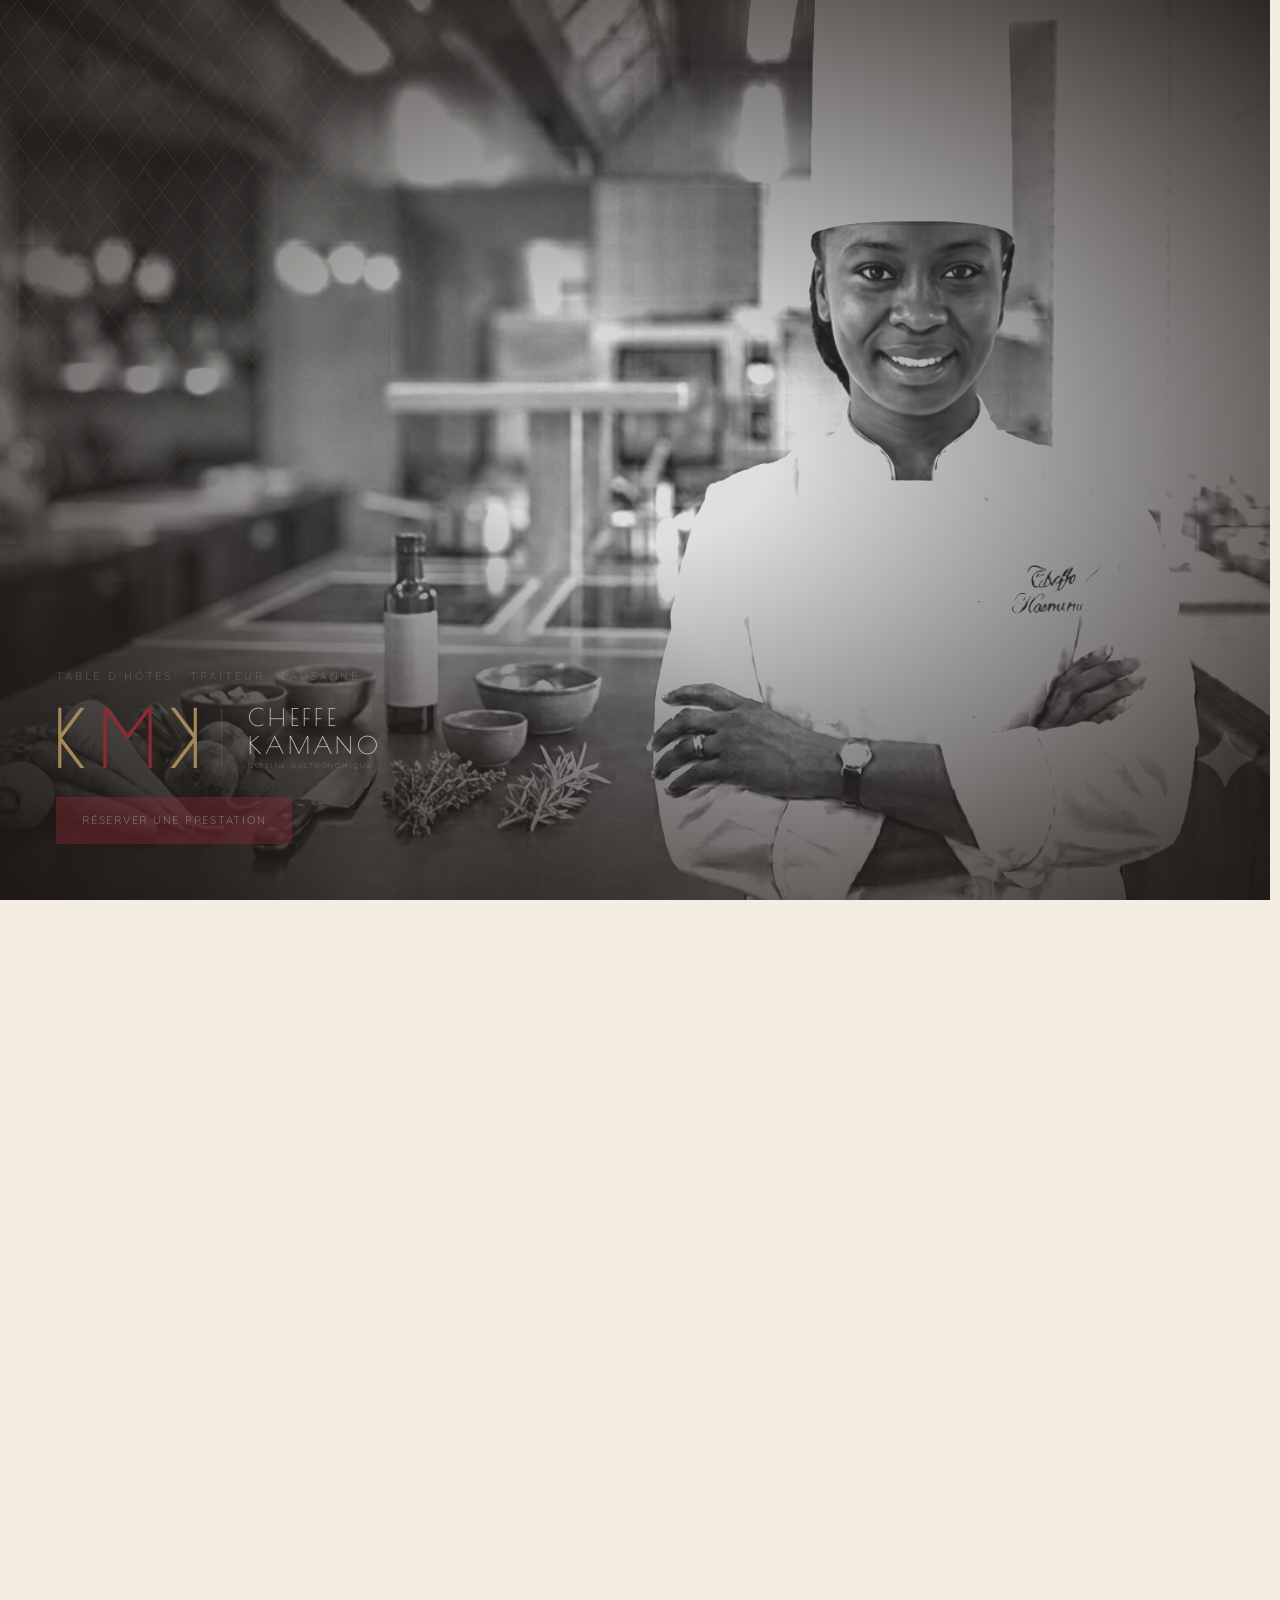
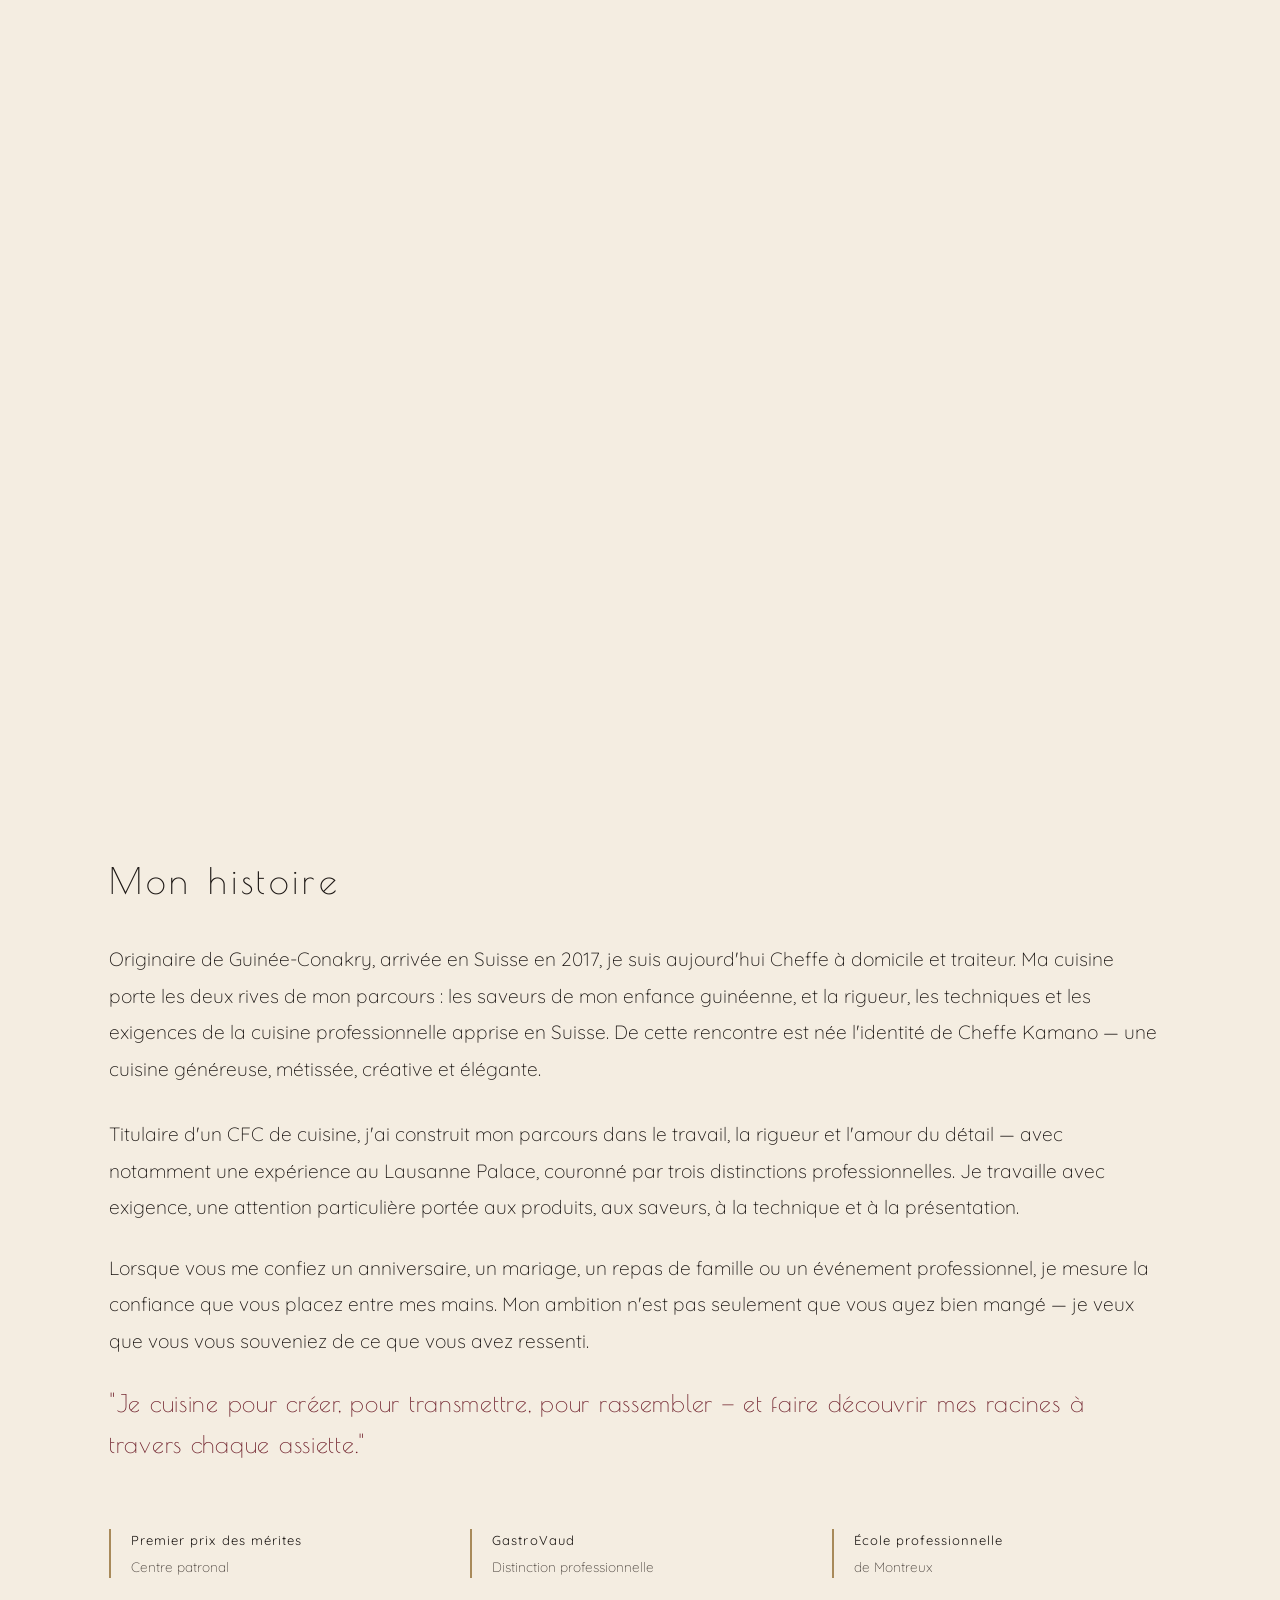
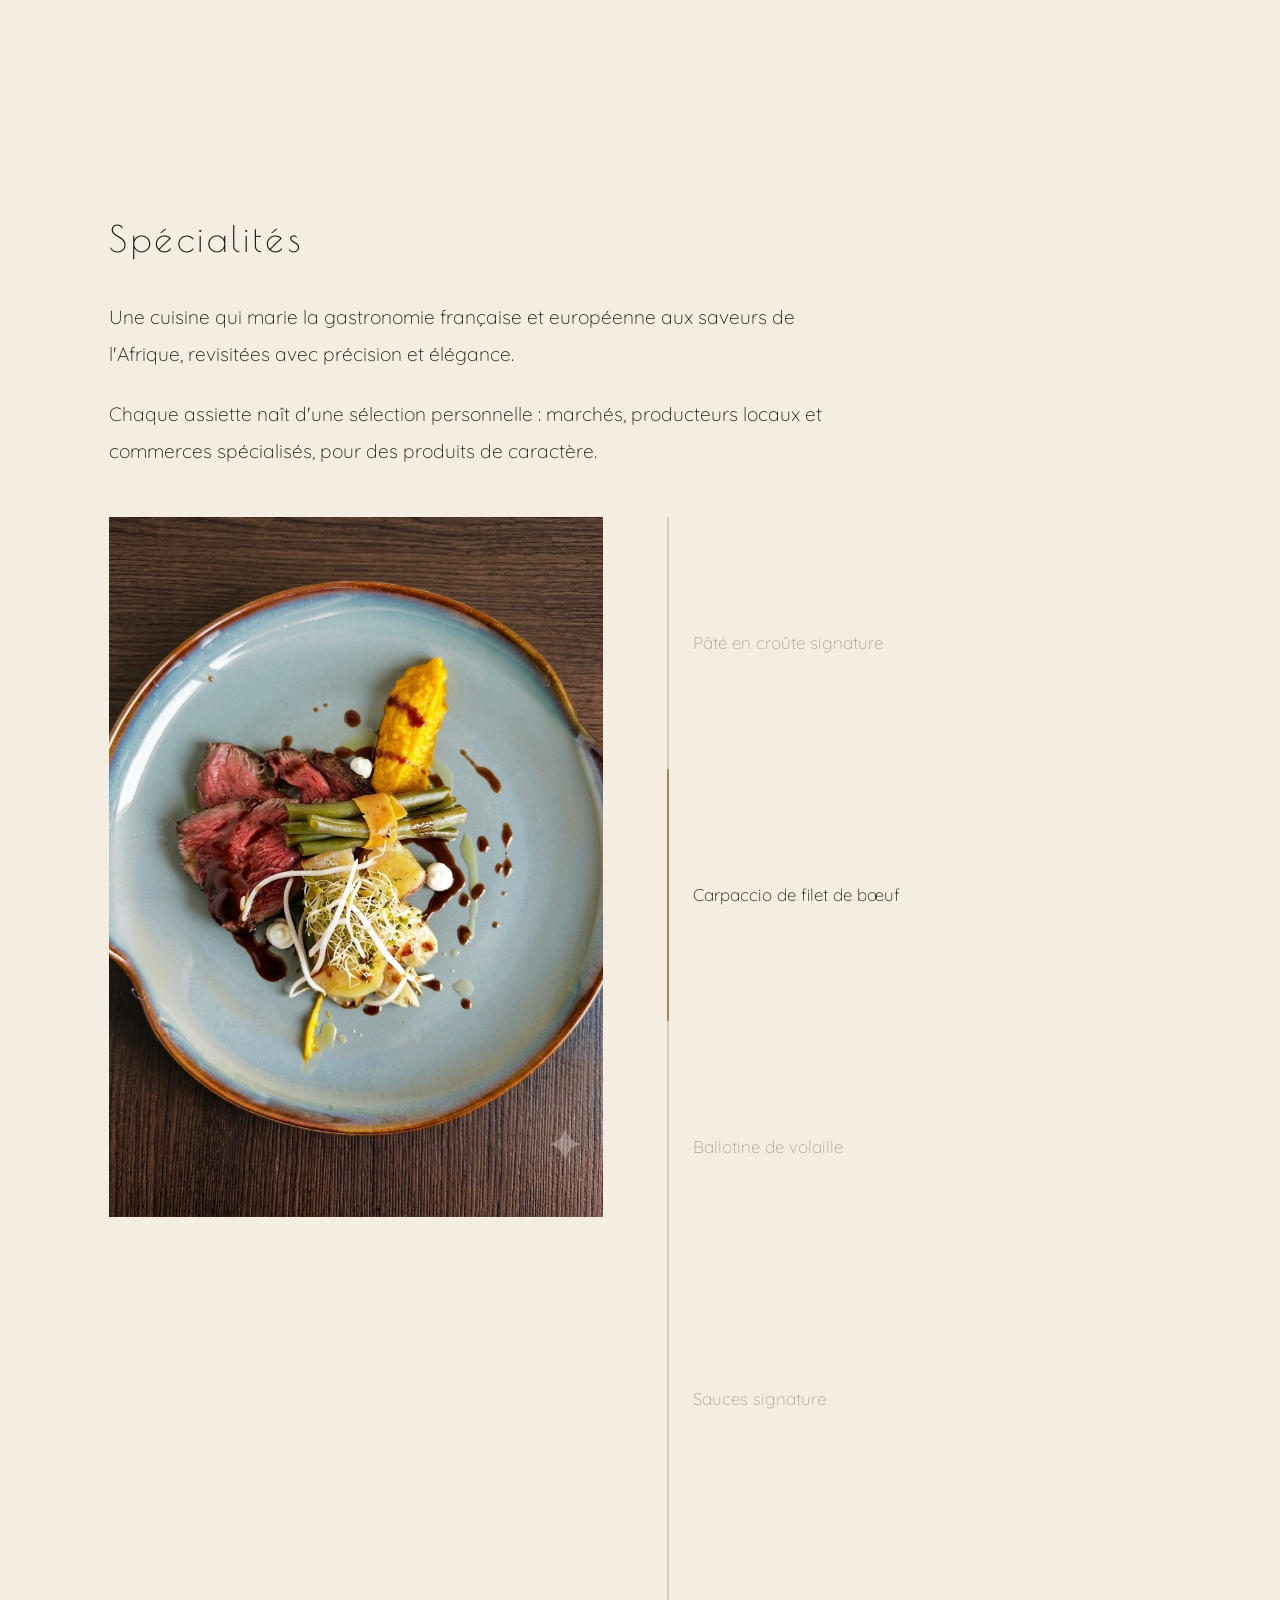
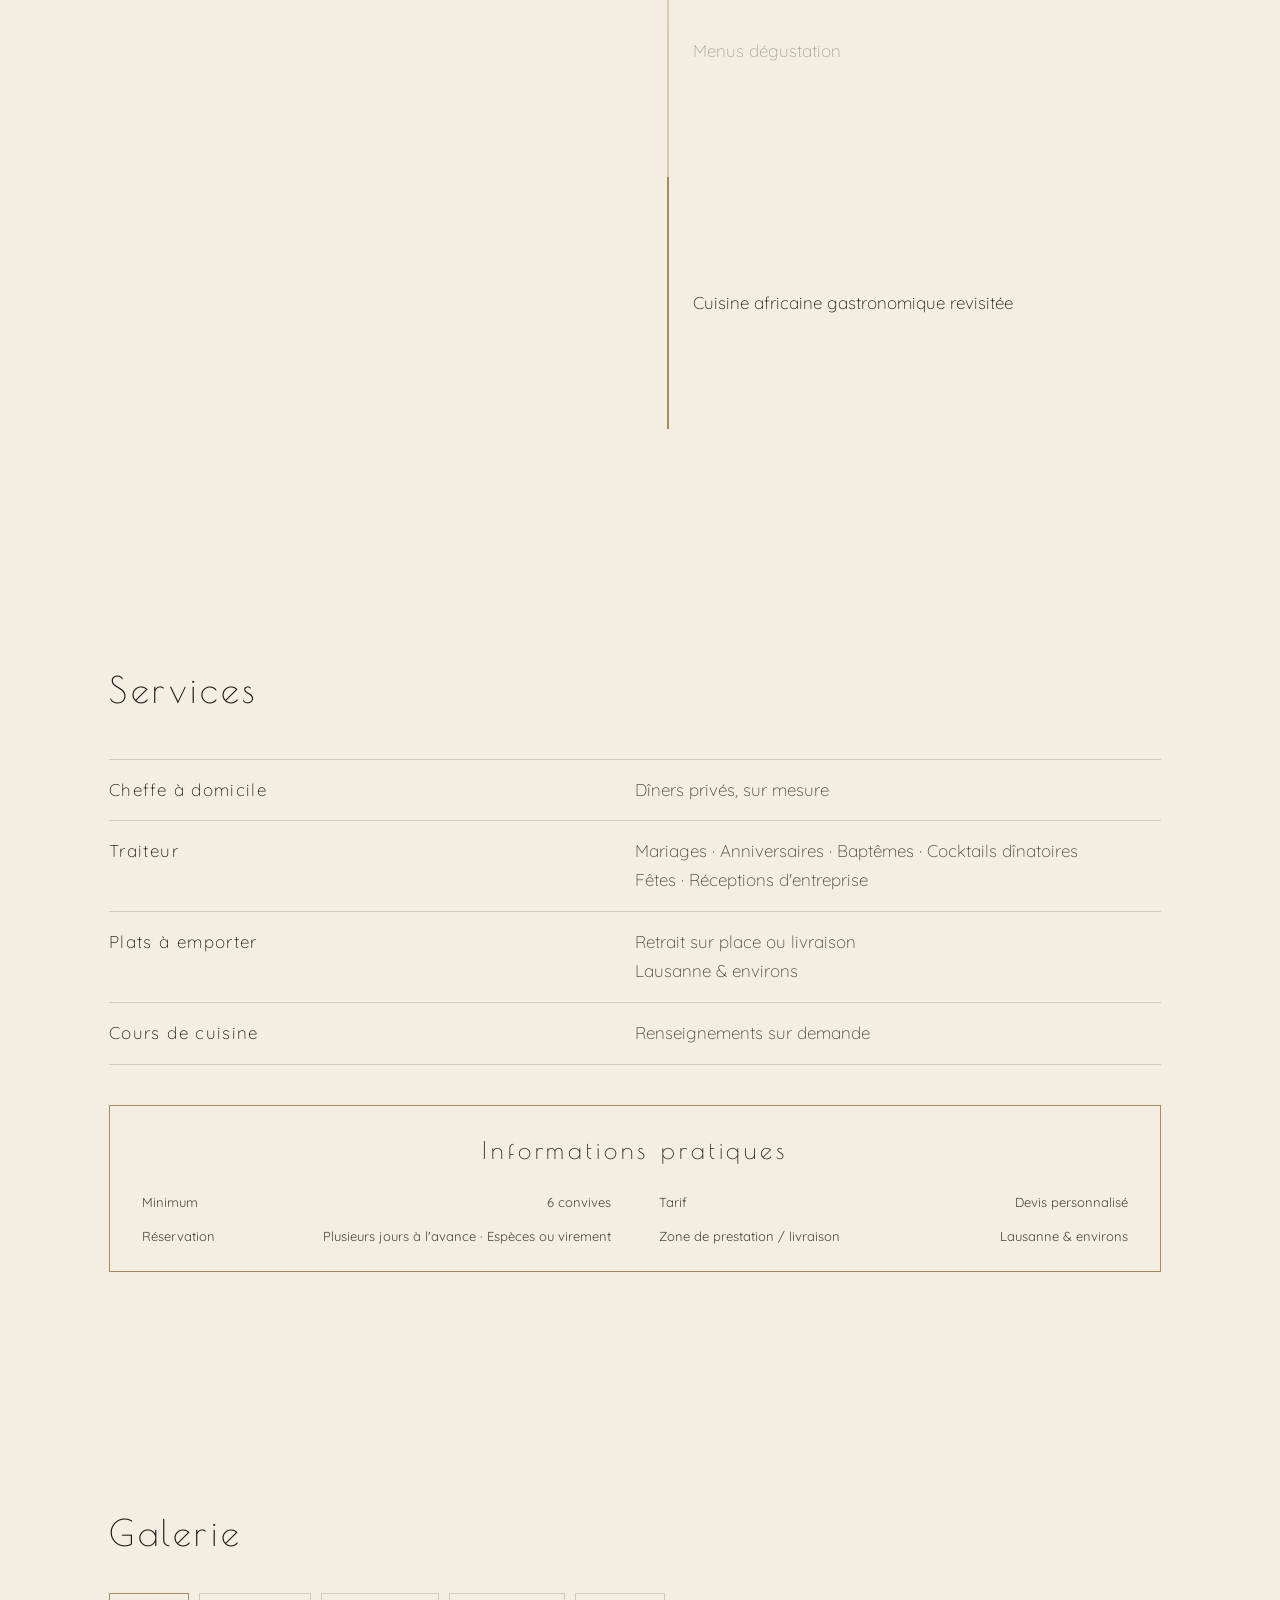
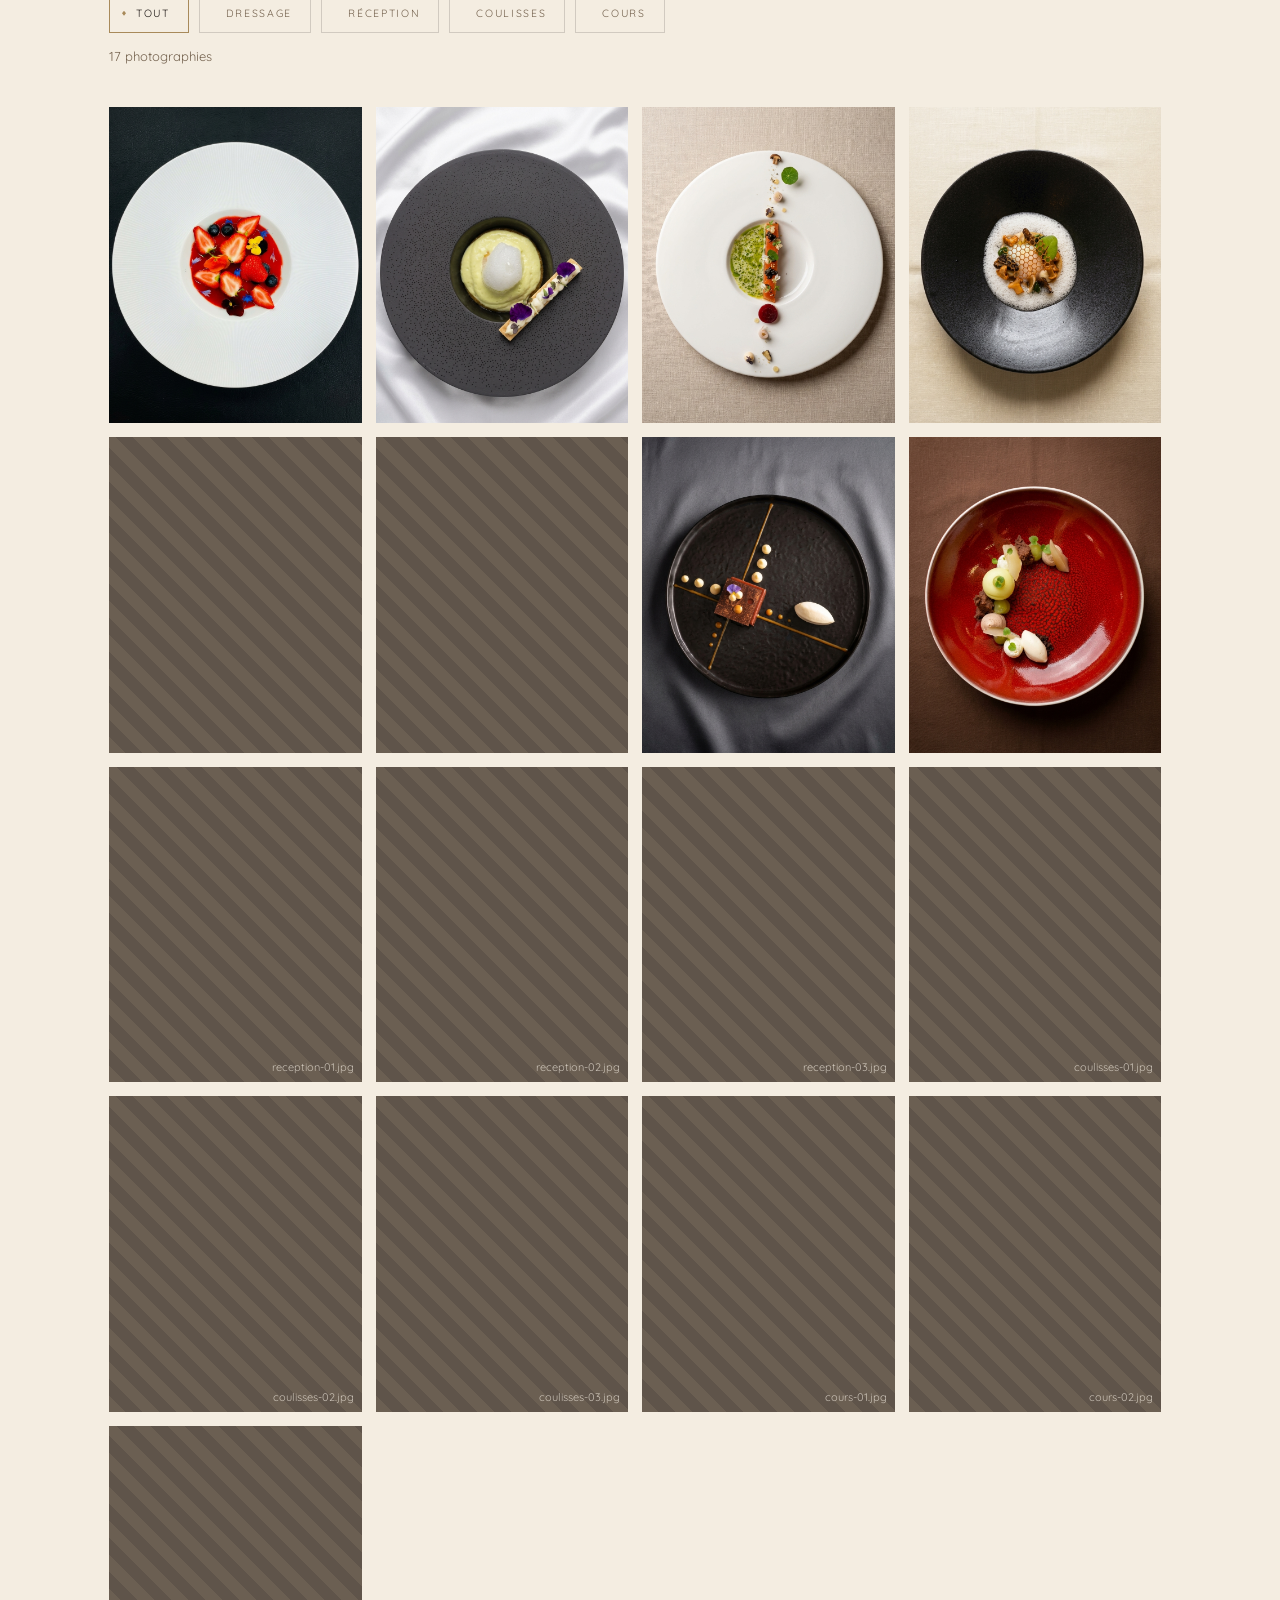
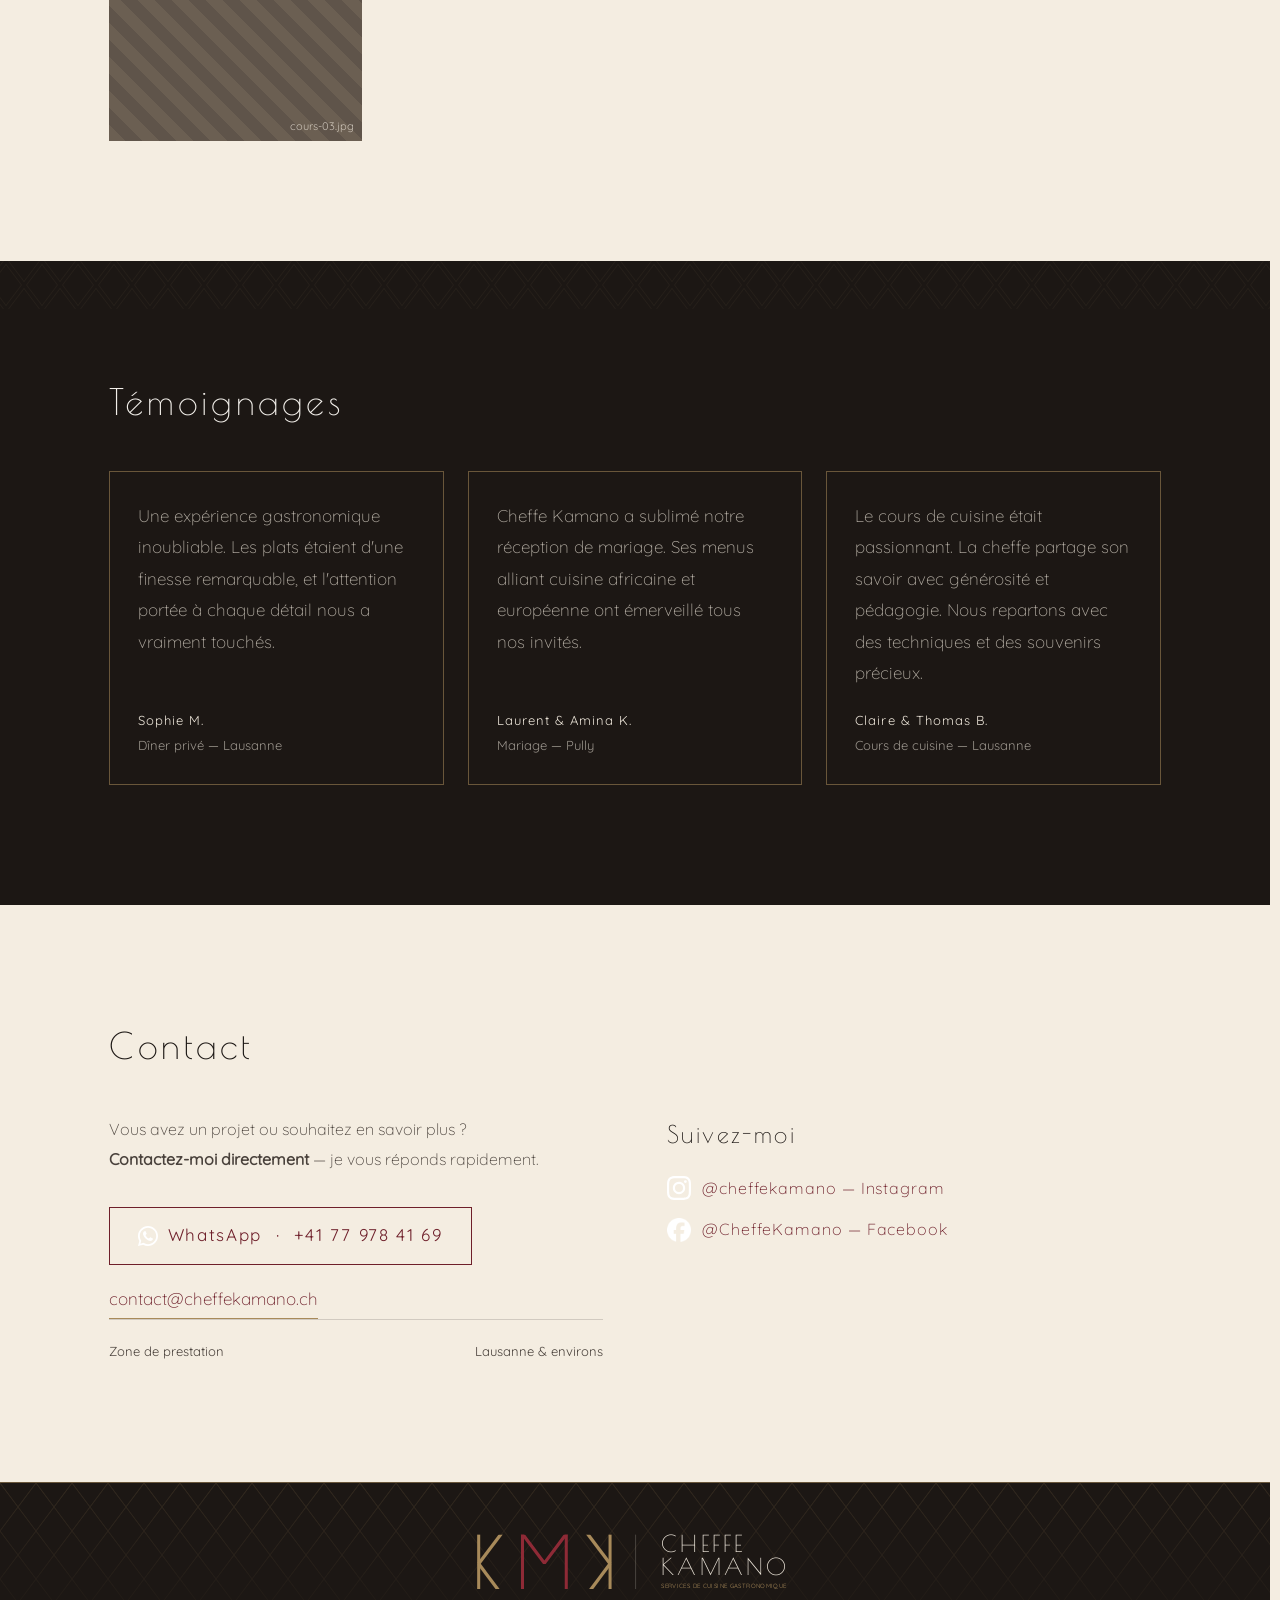
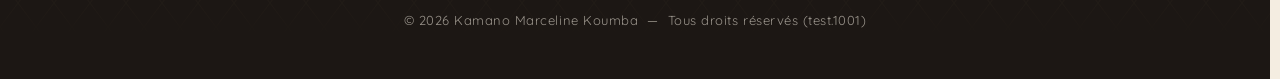
==== index.html @ 926388ef "WIP : correctif Lot 17 point 1 v2 appliqué" ====
<!DOCTYPE html>
<!-- =========================================================================
     Cheffe Kamano — Site vitrine (mono-page)
     Squelette HTML de base — Partie 1
     Structure : Hero > Histoire > Spécialités > Galerie > Services >
                 Témoignages > Contact > Footer
     Stack : HTML / CSS / JS vanilla, responsive.
     ========================================================================= -->
<html lang="fr">
<head>
  <meta charset="UTF-8">
  <!-- Responsive : indispensable pour desktop / tablette / mobile -->
  <meta name="viewport" content="width=device-width, initial-scale=1.0">

<title>Cheffe Kamano — Cuisine à domicile & traiteur</title>
<meta name="description" content="Cheffe Kamano, cuisine à domicile et traiteur à Lausanne et environs. Gastronomie africaine et européenne, événements privés et professionnels sur mesure.">

  <!-- Favicon — monogramme or sur charbon, SVG (jamais de PNG) -->
  <link rel="icon" type="image/svg+xml" href="favicon.svg">

<!-- Polices auto-hébergées (woff2), voir @font-face dans style.css.
     Poiret One : 1 seul poids (400). Quicksand : 300 (corps) et 400 (mentions). -->

  <!-- Drapeau JS (LOT-17 §1) — non différé, avant tout rendu : garantit que le
       contenu n'est jamais masqué si JavaScript ne s'exécute pas -->
  <script>document.documentElement.classList.add('js');</script>

  <!-- Feuille de style du site -->
  <link rel="stylesheet" href="style.css">

  <!-- Données structurées — nom légal, zone de service uniquement.
      Aucune adresse : elle n'apparaît nulle part avant les mentions légales. -->
  <script type="application/ld+json">
  {
    "@context": "https://schem1a.org",
    "@type": "FoodEstablishment",
    "name": "Kamano Marceline Koumba",
    "alternateName": "Cheffe Kamano",
    "areaServed": "Lausanne et environs",
    "url": "https://cheffekamano.ch"
  }
  </script>
</head>

<body>

  <!-- =====================================================================
       DÉFINITIONS DU LOGO KMK — posées une seule fois, ne dessinent rien.
       Déclarent #kmkK et #kmkM, réutilisables partout par <use>.
       Géométrie figée (maille 36×48, angle 53,13°, fûts 5, diagonales 5,4) :
       ne jamais recalculer ni arrondir. Source : LOGO-KMK.md
       La couleur se pilote par style="color:…" sur chaque <use>.
       ===================================================================== -->
  <svg width="0" height="0" style="position:absolute" aria-hidden="true"><defs>
    <clipPath id="kmkCut" clipPathUnits="userSpaceOnUse">
      <rect x="-24" y="0" width="264" height="96"></rect>
    </clipPath>
    <g id="kmkK" fill="none" stroke="currentColor" stroke-linecap="butt" stroke-linejoin="miter" stroke-miterlimit="1.5">
      <line x1="0" y1="0" x2="0" y2="96" stroke-width="5"></line>
      <line x1="216" y1="0" x2="216" y2="96" stroke-width="5"></line>
      <g clip-path="url(#kmkCut)" stroke-width="5.4">
        <line x1="38.4" y1="-3.2" x2="0" y2="48"></line>
        <line x1="0" y1="48" x2="38.4" y2="99.2"></line>
        <line x1="177.6" y1="-3.2" x2="216" y2="48"></line>
        <line x1="216" y1="48" x2="177.6" y2="99.2"></line>
      </g>
    </g>
    <g id="kmkM" fill="none" stroke="currentColor" stroke-linecap="butt" stroke-linejoin="miter" stroke-miterlimit="1.5">
      <line x1="72" y1="0" x2="72" y2="96" stroke-width="5"></line>
      <line x1="144" y1="0" x2="144" y2="96" stroke-width="5"></line>
      <g clip-path="url(#kmkCut)">
        <polyline points="70.475,-3.2 108,46.83 145.525,-3.2" stroke-width="5.4"></polyline>
      </g>
    </g>
    <!-- Motif de losanges du hero — Lot 10, distinct du motif kmkMaille
         (Témoignages/Footer). Un seul losange par tuile 36×48. -->
    <pattern id="kmkLosangesHero" width="36" height="48" patternUnits="userSpaceOnUse">
      <path d="M18 0 L36 24 L18 48 L0 24 Z" fill="none" stroke="#A88A5A" stroke-width="1"></path>
    </pattern>
  </defs></svg>

  <!-- Motif de losanges — maille 36×48, spec Claude Design (LOGO-KMK.md §6),
       valeurs reprises telles quelles. Défini une fois, réutilisé en fond
       sur Témoignages et Footer. -->
  <svg width="0" height="0" style="position:absolute" aria-hidden="true">
    <defs>
      <pattern id="kmkMaille" width="36" height="48" patternUnits="userSpaceOnUse" patternTransform="translate(6,24)">
        <rect x="0" y="0" width="36" height="48" fill="#1C1714"></rect>
        <g stroke="#A88A5A" stroke-width="0.45" stroke-opacity=".14" fill="none">
          <polygon points="2.5,24 18,3.5 33.5,24 18,44.5"></polygon>
          <polygon points="-15.5,0 0,-20.5 15.5,0 0,20.5"></polygon>
          <polygon points="20.5,0 36,-20.5 51.5,0 36,20.5"></polygon>
          <polygon points="-15.5,48 0,27.5 15.5,48 0,68.5"></polygon>
          <polygon points="20.5,48 36,27.5 51.5,48 36,68.5"></polygon>
        </g>
      </pattern>
    </defs>
  </svg>

  <!-- =====================================================================
       EN-TÊTE COLLANT — absent pendant l'introduction, paraît en fondu sur
       les 100 derniers pixels du recouvrement, puis reste jusqu'au pied de
       page. margin-bottom négatif : la barre se superpose, elle ne pousse
       rien. Opacité et pointer-events pilotés par script.js.
       ===================================================================== -->

  <!-- Lien d'évitement (accessibilité clavier / lecteurs d'écran) —
       toujours le tout premier élément tabulable de la page, avant
       l'en-tête, pour pouvoir sauter par-dessus logo + bouton réservation. -->
  <a class="skip-link" href="#intro" tabindex="0">Aller au contenu</a>

  <header class="entete" data-fond="creme">
    <a class="entete__logo" href="#intro" aria-label="Cheffe Kamano, accueil">
      <!-- Lockup complet, à partir de 900 px -->
      <svg class="entete__lockup" viewBox="-6 -6 526 96" aria-hidden="true">
        <use href="#kmkK" style="color:var(--kmk-charbon)"></use>
        <use href="#kmkM" style="color:var(--kmk-bordeaux)"></use>
        <line x1="258" y1="0" x2="258" y2="96"
              style="stroke:var(--kmk-charbon); stroke-width:0.9; stroke-opacity:.4"></line>
        <text x="300" y="29.07"
              style="fill:var(--kmk-charbon); font-family:var(--police-titres); font-size:38px; letter-spacing:.14em">CHEFFE</text>
        <text x="300" y="73.07"
              style="fill:var(--kmk-charbon); font-family:var(--police-titres); font-size:38px; letter-spacing:.14em">KAMANO</text>
      </svg>
      <!-- Monogramme seul, sous 900 px -->
      <svg class="entete__monogramme" viewBox="-4 -4 224 104" aria-hidden="true">
        <use href="#kmkK" style="color:var(--kmk-charbon)"></use>
        <use href="#kmkM" style="color:var(--kmk-bordeaux)"></use>
      </svg>
    </a>

    <!-- Menu à ancres — table des matières de la page (site mono-page,
         aucune navigation entre pages). Section active gérée par
         script.js, IntersectionObserver (Lot 12, Passe D1). -->
    <nav class="entete__nav" aria-label="Sections de la page">
      <a href="#histoire">Mon histoire</a>
      <a href="#specialites">Spécialités</a>
      <a href="#services">Services</a>
      <a href="#galerie">Galerie</a>
      <a href="#temoignages">Témoignages</a>
      <a href="#contact">Contact</a>
    </nav>

    <!-- Bouton de réservation — silhouette biseautée (Lot 12), filet au
         repos, rempli au survol seulement. Libellé raccourci en tablette
         via .entete__cta-suite masqué (Passe C5), texte complet conservé
         dans le DOM pour lecteurs d'écran et indexation. -->
    <span class="entete__cta">
      <a href="https://wa.me/41779784169"><span class="entete__cta-label">Réserver<span class="entete__cta-suite"> une prestation</span></span></a>
    </span>

    <!-- Hamburger — visible sous 900 px seulement (Passe C5).
         aria-expanded piloté par script.js (Passe D2). -->
    <button type="button" class="entete__burger"
            aria-expanded="false" aria-controls="rideau" aria-label="Ouvrir le menu">
      <span class="entete__burger-trait entete__burger-trait--1"></span>
      <span class="entete__burger-trait entete__burger-trait--2"></span>
      <span class="entete__burger-trait entete__burger-trait--3"></span>
    </button>
  </header>

  <!-- =====================================================================
       RIDEAU MOBILE — panneau plein écran ouvert par le hamburger.
       Piège du focus + fermeture par Échap : script.js (Lot 12, Passe D3).
       ===================================================================== -->
  <div id="rideau" class="entete__rideau" role="dialog" aria-modal="true"
       aria-label="Menu de navigation" inert>
    <nav class="entete__rideau-nav" aria-label="Sections de la page">
      <a href="#histoire">Mon histoire</a>
      <a href="#specialites">Spécialités</a>
      <a href="#services">Services</a>
      <a href="#galerie">Galerie</a>
      <a href="#temoignages">Témoignages</a>
      <a href="#contact">Contact</a>
    </nav>
    <a class="entete__rideau-cta" href="https://wa.me/41779784169">Réserver une prestation</a>
    <p class="entete__rideau-pied">Lausanne et environs · sur réservation</p>
  </div>

  <main>

<!-- =================================================================
         1 · SCÈNE D'INTRODUCTION — Lot 10, Claude Design.
         Régime A (auto, 3,4s, défilement verrouillé) : portrait N&B,
         tracé du monogramme, texte, invite à défiler.
         Régime B (piloté scroll) : couleur, maille, devise 96px.
         ================================================================= -->
    <div class="kmk-intro" id="intro">
      <div class="kmk-scene" data-fond="charbon">

        <div class="kmk-photo kmk-photo--nb"   data-r="photoNb"   aria-hidden="true"></div>
        <div class="kmk-photo kmk-photo--coul" data-r="photoCoul" aria-hidden="true"></div>
        <div class="kmk-voile" data-r="voile" aria-hidden="true"></div>
        <div class="kmk-scrim" data-r="scrim" aria-hidden="true"></div>
        <svg class="kmk-maille" data-r="maille" aria-hidden="true">
          <rect width="100%" height="100%" fill="url(#kmkLosangesHero)"></rect>
        </svg>

        <div class="kmk-hero" data-r="heroBloc">
          <p class="kmk-surtitre" data-r="surtitre">Table d'hôtes · Traiteur · Lausanne</p>

          <div class="kmk-hero__ligne">
            <svg class="kmk-lockup" viewBox="-6 -6 526 108"
                 role="img" aria-label="Cheffe Kamano, cuisine gastronomique">
              <g data-r="traceG" fill="none" stroke-linecap="butt"
                 stroke-linejoin="miter" stroke-miterlimit="1.5">
                <line x1="0"   y1="0" x2="0"   y2="96" stroke-width="5" stroke="#A88A5A"></line>
                <line x1="216" y1="0" x2="216" y2="96" stroke-width="5" stroke="#A88A5A"></line>
                <line x1="72"  y1="0" x2="72"  y2="96" stroke-width="5" stroke="#8E2A36"></line>
                <line x1="144" y1="0" x2="144" y2="96" stroke-width="5" stroke="#8E2A36"></line>
                <g clip-path="url(#kmkCut)">
                  <line x1="38.4"  y1="-3.2" x2="0"   y2="48"   stroke-width="5.4" stroke="#A88A5A"></line>
                  <line x1="0"     y1="48"   x2="38.4" y2="99.2" stroke-width="5.4" stroke="#A88A5A"></line>
                  <line x1="177.6" y1="-3.2" x2="216" y2="48"   stroke-width="5.4" stroke="#A88A5A"></line>
                  <line x1="216"   y1="48"   x2="177.6" y2="99.2" stroke-width="5.4" stroke="#A88A5A"></line>
                  <polyline points="70.475,-3.2 108,46.83 145.525,-3.2"
                            stroke-width="5.4" stroke="#8E2A36"></polyline>
                </g>
              </g>
              <g data-r="mots" opacity="0">
                <line x1="258" y1="0" x2="258" y2="96"
                      stroke="#A88A5A" stroke-width="0.9" stroke-opacity=".55"></line>
                <text x="300" y="29.07" class="kmk-mot">CHEFFE</text>
                <text x="300" y="73.07" class="kmk-mot">KAMANO</text>
                <text x="300" y="96" textLength="196" lengthAdjust="spacing"
                      class="kmk-sous">CUISINE GASTRONOMIQUE</text>
              </g>
            </svg>

            <a class="kmk-cta" data-r="cta" href="https://wa.me/41779784169">Réserver une prestation</a>
          </div>
        </div>

        <div class="kmk-invite" data-r="invite" aria-hidden="true">
          <span>Défiler pour allumer le feu</span>
          <svg width="13" height="22" viewBox="0 0 13 22" fill="none"
               stroke="#A88A5A" stroke-width="1.1">
            <line x1="6.5" y1="0" x2="6.5" y2="17"></line>
            <polyline points="1.5,12 6.5,17.6 11.5,12"></polyline>
          </svg>
        </div>

        <div class="kmk-aplat" data-r="aplat" aria-hidden="true"></div>
        <div class="kmk-devise" data-r="devise">
          <p>
            <span class="kmk-devise__mot">Du</span>
            <span class="kmk-devise__mot">feu</span>
            <span class="kmk-devise__mot">dans</span>
            <span class="kmk-devise__mot">les</span>
            <span class="kmk-devise__mot">saveurs</span>
          </p>
          <div class="kmk-devise__filet" aria-hidden="true">
            <div class="kmk-devise__filet-trait" data-r="deviseFilet"></div>
          </div>
        </div>

      </div>
    </div>

    <!-- =================================================================
         2 · HISTOIRE — parcours, CFC, distinctions, texte de présentation
         ================================================================= -->
      <section id="histoire" class="histoire reveal" aria-labelledby="histoire-titre">
      <div class="container histoire__inner">
        <h2 id="histoire-titre" class="section__titre">Mon histoire</h2>

        <!-- Texte de présentation — enrichi P10 à partir du texte personnel
             transmis par Marceline ; épreuves personnelles volontairement
             écartées (décision Steve + Claude), seule l'identité culinaire
             qui en découle est gardée. À valider par Marceline avant
             publication définitive. -->
        <p class="histoire__intro">Originaire de Guinée-Conakry, arrivée en Suisse en 2017, je suis aujourd'hui Cheffe à domicile et traiteur. Ma cuisine porte les deux rives de mon parcours : les saveurs de mon enfance guinéenne, et la rigueur, les techniques et les exigences de la cuisine professionnelle apprise en Suisse. De cette rencontre est née l'identité de Cheffe Kamano — une cuisine généreuse, métissée, créative et élégante.</p>

        <!-- Parcours -->
        <p class="histoire__corps">Titulaire d'un CFC de cuisine, j'ai construit mon parcours dans le travail, la rigueur et l'amour du détail — avec notamment une expérience au Lausanne Palace, couronné par trois distinctions professionnelles. Je travaille avec exigence, une attention particulière portée aux produits, aux saveurs, à la technique et à la présentation.</p>

        <!-- Adresse aux clients — nouveau paragraphe (P10), tiré du texte
             transmis par Marceline -->
        <p class="histoire__corps">Lorsque vous me confiez un anniversaire, un mariage, un repas de famille ou un événement professionnel, je mesure la confiance que vous placez entre mes mains. Mon ambition n'est pas seulement que vous ayez bien mangé — je veux que vous vous souveniez de ce que vous avez ressenti.</p>

        <!-- Signature — ses propres mots, tirés du texte transmis (P10) -->
        <p class="histoire__signature">"Je cuisine pour créer, pour transmettre, pour rassembler —<br class="signature__saut"> et faire découvrir mes racines à travers chaque assiette."</p>

        <!-- Distinctions — 3 blocs côte à côte, filet or à gauche -->
        <div class="histoire__distinctions">
          <div class="distinction">
            <p class="distinction__titre">Premier prix des mérites</p>
            <p class="distinction__detail">Centre patronal</p>
          </div>
          <div class="distinction">
            <p class="distinction__titre">GastroVaud</p>
            <p class="distinction__detail">Distinction professionnelle</p>
          </div>
          <div class="distinction">
            <p class="distinction__titre">École professionnelle</p>
            <p class="distinction__detail">de Montreux</p>
          </div>
        </div>

      </div>
    </section>

    <!-- =================================================================
         3 · SPÉCIALITÉS — cuisine, plats signatures, ce qui la distingue
         ================================================================= -->
      <section id="specialites" class="specialites reveal" aria-labelledby="specialites-titre">
      <div class="container specialites__inner">
        <h2 id="specialites-titre" class="section__titre">Spécialités</h2>

        <!-- Accroche + sourcing, au-dessus du bloc scrollytelling (source : brief) -->
        <div class="specialites__texte">
          <p>Une cuisine qui marie la gastronomie française et européenne aux saveurs de l'Afrique, revisitées avec précision et élégance.</p>
          <p>Chaque assiette naît d'une sélection personnelle : marchés, producteurs locaux et commerces spécialisés, pour des produits de caractère.</p>
        </div>

        <!-- Bloc scrollytelling : image sticky à gauche (crossfade), plats déclencheurs à droite (P7).
             reveal-exclu : contient .specialites__image-wrap en position sticky — un transform
             sur cet ancêtre pendant la transition peut perturber le comportement sticky. -->
        <div class="specialites__scroll reveal-exclu">

          <!-- Colonne gauche : image sticky, 6 photos superposées, une seule visible à la fois -->
          <div class="specialites__image-wrap">
            <div class="specialites__image-inner">
              <img src="photos/specialite_01.jpg" alt="Pâté en croûte signature — Cheffe Kamano" class="specialites__image is-active" data-plat="1">
              <img src="photos/specialite_02.jpg" alt="Carpaccio de filet de bœuf — Cheffe Kamano" class="specialites__image" data-plat="2">
              <img src="photos/specialite_03.jpg" alt="Ballotine de volaille — Cheffe Kamano" class="specialites__image" data-plat="3">
              <img src="photos/specialite_04.jpg" alt="Sauces signature — Cheffe Kamano" class="specialites__image" data-plat="4">
              <img src="photos/specialite_05.jpg" alt="Menus dégustation — Cheffe Kamano" class="specialites__image" data-plat="5">
              <img src="photos/specialite_06.jpg" alt="Cuisine africaine gastronomique revisitée — Cheffe Kamano" class="specialites__image" data-plat="6">
            </div>
          </div>

          <!-- Colonne droite : 6 plats signatures, filet or devant chaque nom, déclenchent le crossfade -->
          <ul class="specialites__plats">
            <li data-plat="1" class="is-active">Pâté en croûte signature</li>
            <li data-plat="2">Carpaccio de filet de bœuf</li>
            <li data-plat="3">Ballotine de volaille</li>
            <li data-plat="4">Sauces signature</li>
            <li data-plat="5">Menus dégustation</li>
            <li data-plat="6">Cuisine africaine gastronomique revisitée</li>
          </ul>

        </div>    
      </div>
    </section>

    <!-- ============================================================
        4 · SERVICES — prestations proposées + infos pratiques
        ============================================================ -->
    <section id="services" class="services reveal" aria-labelledby="services-titre">
      <div class="container">
        <h2 id="services-titre" class="section__titre">Services</h2>

        <!-- Liste des 5 services : nom à gauche, précisions à droite -->
        <div class="services__liste">

          <div class="services__item">
            <span class="services__nom">Cheffe à domicile</span>
            <span class="services__detail">Dîners privés, sur mesure</span>
          </div>

          <div class="services__item">
            <span class="services__nom">Traiteur</span>
            <span class="services__detail">
              Mariages · Anniversaires · Baptêmes · Cocktails dînatoires<br>
              Fêtes · Réceptions d'entreprise
            </span>
          </div>

          <div class="services__item">
            <span class="services__nom">Plats à emporter</span>
            <span class="services__detail">
              Retrait sur place ou livraison<br>
              Lausanne &amp; environs
            </span>
          </div>

          <div class="services__item">
            <span class="services__nom">Cours de cuisine</span>
            <!-- Détail réel en attente de Marceline — formulation neutre validée (P7) -->
            <span class="services__detail">Renseignements sur demande</span>
          </div>

        </div><!-- /.services__liste -->

        <!-- Informations pratiques — bloc encadré or -->
        <div class="services__pratique">
          <p class="services__pratique-titre">Informations pratiques</p>
          <dl class="services__pratique-grille">
            <div class="services__pratique-item">
              <dt>Minimum</dt>
              <dd>6 convives</dd>
            </div>
            <div class="services__pratique-item">
              <dt>Tarif</dt>
              <dd>Devis personnalisé</dd>
            </div>
            <div class="services__pratique-item">
              <dt>Réservation</dt>
              <dd>Plusieurs jours à l'avance · Espèces ou virement</dd>
            </div>
            <div class="services__pratique-item">
              <dt>Zone de prestation / livraison</dt>
              <dd>Lausanne &amp; environs</dd>
            </div>
          </dl>
        </div><!-- /.services__pratique -->

      </div>
    </section>

    <!-- =================================================================
        5 · GALERIE — Lot 13. Filtres + grille générés par script.js à
            partir du tableau PHOTOS. Aucune figure écrite à la main ici :
            pour ajouter/modifier une photo, tout se passe dans script.js.
        ================================================================= -->
    <section id="galerie" class="galerie reveal" aria-labelledby="galerie-titre">
      <div class="container">
        <h2 id="galerie-titre" class="section__titre">Galerie</h2>

        <!-- Filtres — remplis par script.js (Passe D1) à partir des
             catégories présentes dans PHOTOS. "Tout" actif par défaut. -->
        <div class="galerie__filtres" role="group" aria-label="Filtrer par catégorie"></div>

        <p class="galerie__compteur" aria-live="polite"></p>

        <!-- Grille — remplie par script.js (Passe D1). -->
        <div class="galerie__grille"></div>

      </div>
    </section>

    <!-- Visionneuse plein écran — fermée par défaut (inert). Contenu
         (image, légende, compteur) rempli par script.js à l'ouverture. -->
    <div id="visionneuse" class="galerie__visionneuse" role="dialog"
         aria-modal="true" aria-label="Galerie, vue agrandie" inert>
      <button type="button" class="galerie__visionneuse-fermer" aria-label="Fermer la visionneuse">✕</button>
      <button type="button" class="galerie__visionneuse-precedent" aria-label="Photo précédente">‹</button>
      <button type="button" class="galerie__visionneuse-suivant" aria-label="Photo suivante">›</button>

      <div class="galerie__visionneuse-cadre">
        <div class="galerie__visionneuse-image"></div>
      </div>

      <div class="galerie__visionneuse-info">
        <p class="galerie__visionneuse-categorie"></p>
        <p class="galerie__visionneuse-legende"></p>
      </div>

      <p class="galerie__visionneuse-compteur"></p>
    </div>

    <!-- =================================================================
        6 · TÉMOIGNAGES — avis clients
        ================================================================= -->
    <section id="temoignages" class="temoignages reveal" data-fond="charbon" aria-labelledby="temoignages-titre">
      <svg class="motif-bandeau" aria-hidden="true">
        <rect width="100%" height="100%" fill="url(#kmkMaille)"></rect>
      </svg>
      <div class="container">
        <h2 id="temoignages-titre" class="section__titre">Témoignages</h2>

        <!-- 3 témoignages génériques — à remplacer par vrais avis (accord clients requis) -->
        <div class="temoignages__grille">

          <figure class="temoignage placeholder">
            <blockquote class="temoignage__citation">
              Une expérience gastronomique inoubliable. Les plats étaient d'une
              finesse remarquable, et l'attention portée à chaque détail nous a
              vraiment touchés.
            </blockquote>
            <figcaption class="temoignage__auteur">
              <span class="temoignage__nom">Sophie M.</span>
              <span class="temoignage__occasion">Dîner privé — Lausanne</span>
            </figcaption>
          </figure>

          <figure class="temoignage placeholder">
            <blockquote class="temoignage__citation">
              Cheffe Kamano a sublimé notre réception de mariage. Ses menus
              alliant cuisine africaine et européenne ont émerveillé tous
              nos invités.
            </blockquote>
            <figcaption class="temoignage__auteur">
              <span class="temoignage__nom">Laurent &amp; Amina K.</span>
              <span class="temoignage__occasion">Mariage — Pully</span>
            </figcaption>
          </figure>

          <figure class="temoignage placeholder">
            <blockquote class="temoignage__citation">
              Le cours de cuisine était passionnant. La cheffe partage son
              savoir avec générosité et pédagogie. Nous repartons avec des
              techniques et des souvenirs précieux.
            </blockquote>
            <figcaption class="temoignage__auteur">
              <span class="temoignage__nom">Claire &amp; Thomas B.</span>
              <span class="temoignage__occasion">Cours de cuisine — Lausanne</span>
            </figcaption>
          </figure>

        </div><!-- /.temoignages__grille -->
      </div>
    </section>

    <!-- =====================================================================
        7 · CONTACT — actions de contact + réseaux + infos pratiques
        ===================================================================== -->
    <section id="contact" class="contact reveal" aria-labelledby="contact-titre">
      <div class="container">
        <h2 id="contact-titre" class="section__titre">Contact</h2>

        <div class="contact__inner">

          <!-- Colonne gauche : accroche + boutons de contact -->
          <div class="contact__actions">
            <!-- Texte d'accroche — à personnaliser avec Marceline -->
            <p class="contact__accroche placeholder">
              Vous avez un projet ou souhaitez en savoir plus ?<br>
              <strong>Contactez-moi directement</strong> — je vous réponds rapidement.
            </p>

            <!-- Bouton WhatsApp — numéro à récupérer auprès de Marceline (placeholder) -->
            <a href="https://wa.me/41779784169"
              class="contact__whatsapp"
              target="_blank" rel="noopener">
              <img src="logos/logo_whatsapp_white.svg" alt="" class="contact__whatsapp-icone">
              WhatsApp &nbsp;·&nbsp; +41 77 978 41 69
            </a>

            <!-- Lien e-mail — adresse à récupérer auprès de Marceline (placeholder) -->
            <a href="mailto:contact@cheffekamano.ch"
              class="contact__email placeholder">
              contact@cheffekamano.ch
            </a>

            <!-- Zone de prestation — réutilise un bloc CSS déjà écrit, jamais posé -->
            <dl class="contact__pratique">
              <div class="contact__pratique-item">
                <dt>Zone de prestation</dt>
                <dd>Lausanne &amp; environs</dd>
              </div>
            </dl>
          </div>

          <!-- Colonne droite : réseaux sociaux -->
          <div class="contact__aside">

            <p class="contact__reseaux-titre">Suivez-moi</p>
            <ul class="contact__reseaux">
              <li><a href="https://www.instagram.com/cheffekamano/"
                    class="contact__reseau-lien"
                    target="_blank" rel="noopener">
                <img src="logos/logo_ig_white.svg" alt="" class="contact__reseau-icone">
                @cheffekamano — Instagram
              </a></li>
              <li><a href="https://www.facebook.com/profile.php?id=100066550612241"
                    class="contact__reseau-lien"
                    target="_blank" rel="noopener">
                <img src="logos/logo_facebook_white.png" alt="" class="contact__reseau-icone">
                @CheffeKamano — Facebook
              </a></li>
            </ul>

          </div>
        </div><!-- /.contact__inner -->
      </div>
    </section>

  </main>

<!-- =====================================================================
     PIED DE PAGE — réseaux, nom, mentions
     ===================================================================== -->
<footer class="site-footer" data-fond="charbon">
  <div class="container site-footer__inner">

    <!-- Lockup complet 320 px, version couleur sur charbon : K or, M bordeaux clair.
         Ligne de service justifiée à la largeur du nom par textLength. -->
    <svg class="site-footer__logo" viewBox="-6 -6 526 96"
         role="img" aria-label="Cheffe Kamano, services de cuisine gastronomique">
      <use href="#kmkK" style="color:var(--kmk-or)"></use>
      <use href="#kmkM" style="color:var(--kmk-bordeaux-clr)"></use>
      <line x1="258" y1="0" x2="258" y2="96"
            style="stroke:var(--kmk-texte); stroke-width:0.9; stroke-opacity:.4"></line>
      <text x="300" y="29.07"
            style="fill:var(--kmk-texte); font-family:var(--police-titres); font-size:38px; letter-spacing:.14em">CHEFFE</text>
      <text x="300" y="66"
            style="fill:var(--kmk-texte); font-family:var(--police-titres); font-size:38px; letter-spacing:.14em">KAMANO</text>
      <text x="300" y="88" textLength="205.59" lengthAdjust="spacing"
            style="fill:var(--kmk-or); font-family:var(--police-corps); font-weight:500; font-size:10px">SERVICES DE CUISINE GASTRONOMIQUE</text>
    </svg>

    <!-- Réseaux sociaux retirés du Footer (P7) — déjà bien visibles en Contact, doublon supprimé -->

    <!-- Mentions — année injectée par script.js -->
    <p class="site-footer__mentions">
      &copy; <span class="footer-annee"></span> Kamano Marceline Koumba
      &nbsp;—&nbsp; Tous droits réservés (test.1001)
    </p>

  </div>
</footer>

  <!-- Script du site (révélation au scroll, etc.) -->
  <script src="script.js" defer></script>
</body>
</html>
---- style.css ----
/* =========================================================================
   Cheffe Kamano — Feuille de style
   Variables de la charte (P1) + mise à jour P2 : fond noir, polices
   Poiret One + Quicksand, neutres rebasés sur le blanc.
   Le style des sections viendra en Partie 2.
   ========================================================================= */

/* =========================================================================
   POLICES — auto-hébergées (Lot 8), fini le CDN Google Fonts.
   Fichiers dans site/polices/, licence SIL Open Font License.
   ========================================================================= */
@font-face {
  font-family: 'Poiret One';
  src:         url('polices/poiret-one-400.woff2') format('woff2');
  font-weight: 400;
  font-style:  normal;
  font-display: swap;
}

@font-face {
  font-family: 'Quicksand';
  src:         url('polices/quicksand-300.woff2') format('woff2');
  font-weight: 300;
  font-style:  normal;
  font-display: swap;
}

@font-face {
  font-family: 'Quicksand';
  src:         url('polices/quicksand-400.woff2') format('woff2');
  font-weight: 400;
  font-style:  normal;
  font-display: swap;
}

/* =========================================================================
   JETONS — repris de tokens.css (charte v1.2).
   Décision du 24.08.2026 : le site passe en fond crème. Le charbon devient
   un fond de bandeau, plus le fond de la page.
   Aucune couleur ne s'écrit en dur dans une règle de mise en page :
   on passe toujours par un jeton de rôle.
   ========================================================================= */

:root {
  /* --- Primitives : couleurs de marque, valeurs exactes ---------------- */
  --kmk-creme:        #F4EDE1;  /* fond de page par défaut — Lot 11, 27.08.2026 */
  --kmk-creme-papier: #EAE1D1;  /* blocs posés sur le crème — Lot 11, 27.08.2026 */
  --kmk-charbon:      #1C1714;  /* texte courant, fonds sombres */
  --kmk-charbon-doux: #4a423c;  /* paragraphes sur fond clair */
  --kmk-bordeaux:     #6E1F2A;  /* sur crème uniquement */
  --kmk-bordeaux-clr: #8E2A36;  /* variante sur charbon */
  --kmk-or:           #A88A5A;  /* filets, surtitres — jamais de texte */
  --kmk-gris-chaud:   #8B7A68;  /* IMPRIMÉ SEULEMENT — 3,9:1 à l'écran,
                                   ne porte aucun texte : voir texte-faible */
  --kmk-blanc:        #EDE6DA;  /* texte sur charbon */

  /* --- Typographie ----------------------------------------------------- */
  --kmk-font-titre:   'Poiret One', cursive;
  --kmk-font-texte:   'Quicksand', sans-serif;

  /* --- Espacement : multiples de 4, rythme vertical sur 8 -------------- */
  --kmk-espace-1: 4px;
  --kmk-espace-2: 8px;
  --kmk-espace-3: 12px;
  --kmk-espace-4: 20px;
  --kmk-espace-5: 32px;
  --kmk-espace-6: 56px;
  --kmk-espace-7: 88px;

  /* --- Rayon et ombre : aucune valeur. Angles vifs, pas d'ombre. ------- */
  --kmk-rayon: 0;

  /* --- Mouvement : plafond de la charte -------------------------------- */
  --kmk-transition: 150ms ease;

  /* --- Alias hérités (P1/P2) — encore consommés par des règles non
         migrées. --or part au lot 1B, les polices au lot 4. ------------- */
  --police-titres: var(--kmk-font-titre);
  --police-corps:  var(--kmk-font-texte);
}

/* =========================================================================
   JETONS DE RÔLE — fond crème, état par défaut du site.
   Un rôle dit à quoi sert la couleur, pas laquelle elle est. Une section
   sombre porte data-fond="charbon" : les jetons changent de valeur, aucune
   règle de mise en page n'est dupliquée.
   Les quatre niveaux de texte passent tous le seuil AA de 4,5:1.
   ========================================================================= */

:root,
[data-fond="creme"] {
  --kmk-fond:         #F4EDE1;               /* Lot 11, 27.08.2026 */
  --kmk-fond-alt:     #EAE1D1;               /* Lot 11, 27.08.2026 */

  --kmk-texte-fort:   #1C1714;               /* titres            17,0:1 */
  --kmk-texte:        #1C1714;               /* texte courant     17,0:1 */
  --kmk-texte-second: #4a423c;               /* textes d'appui     9,3:1 */
  --kmk-texte-faible: #75634F;               /* mentions 12–13px   4,88:1 — Lot 11 */

  --kmk-filet:        rgba(28, 23, 20, .16); /* Lot 11 */
  --kmk-filet-appuye: #A88A5A;

  --kmk-accent:       #6E1F2A;               /* bordeaux plein sur crème */
  --kmk-accent-texte: #F4EDE1;               /* texte sur l'accent — Lot 11, reste un texte */
  --kmk-voile-photo:  rgba(28, 23, 20, .58); /* jamais sous .55 */

  /* --- Lot 12 : en-tête avec menu --------------------------------------- */
  --kmk-barre:        #F4EDE1;                              /* fond de l'en-tête, distinct du fond de page */
  --kmk-ombre:        0 10px 30px -22px rgba(28, 23, 20, .75); /* ombre permanente sous la barre */
  --kmk-bouton-texte: #6b5433;                              /* libellé du bouton d'en-tête, au repos */
}

/* Fond charbon — bandeaux seulement : scène d'intro, témoignages, pied de
   page. Se pose sur la section, jamais sur <html>. */
[data-fond="charbon"] {
  --kmk-fond:         #1C1714;
  --kmk-fond-alt:     #241E1A;

  --kmk-texte-fort:   #F2EFEA;                  /*                15,3:1 */
  --kmk-texte:        #EDE6DA;                  /*                13,8:1 */
  --kmk-texte-second: rgba(237, 230, 218, .72); /*                 7,9:1 */
  --kmk-texte-faible: rgba(237, 230, 218, .60); /*                 5,9:1 */

  --kmk-filet:        rgba(237, 230, 218, .16);
  --kmk-filet-appuye: rgba(168, 138, 90, .55);

  --kmk-accent:       #8E2A36;               /* bordeaux clair sur charbon */
  --kmk-accent-texte: #F2EFEA;
  --kmk-voile-photo:  rgba(28, 23, 20, .58);
}

/* --- Reset minimal ------------------------------------------------------ */
*,
*::before,
*::after {
  box-sizing: border-box;
  margin: 0;
  padding: 0;
}

/* =========================================================================
   BARRE DE DÉFILEMENT — piste transparente, curseur couleur or.
   scrollbar-color pour Firefox ; ::-webkit-scrollbar pour Chrome/Safari/Edge.
   ========================================================================= */
html {
  scrollbar-width:  thin;
  scrollbar-color:  var(--kmk-or) transparent;
  scrollbar-gutter: stable;   /* réserve l'espace de la scrollbar dès le début,
                                  évite le décalage du contenu quand elle apparaît */
}

::-webkit-scrollbar       { width: 10px; }
::-webkit-scrollbar-track { background: transparent; }
::-webkit-scrollbar-thumb {
  background-color: var(--kmk-or);
  border-radius:     0;   /* charte : aucun rayon, nulle part */
}

body {
  font-family:      var(--police-corps);
  font-weight:      300;             /* Quicksand Light pour tout le corps */
  color:            var(--kmk-texte);    /* texte courant, s'adapte au fond via data-fond */
  background-color: var(--kmk-fond);     /* fond de la page, crème par défaut (v1.2) */
  line-height:      1.7;
}

/* Lien d'évitement — hors écran par défaut, réapparaît au focus clavier.
   Un lien invisible même au focus est inatteignable au clavier, donc
   inutile : la charte v1.2 (Lot 7) impose la visibilité au focus. */
.skip-link {
  position:    fixed;
  top:         0;
  left:        -100vw;
  z-index:     100;             /* au-dessus de l'en-tête (50) et du rideau mobile (60), Lot 12 */
  padding:     12px 24px;
  background:  var(--kmk-accent);       /* bordeaux plein */
  color:       var(--kmk-accent-texte); /* crème, contraste fort */
  font-family: var(--police-corps);
  font-weight: 500;
}

.skip-link:focus {
  left: 0;
}

/* =========================================================================
   UTILITAIRES — classes partagées entre toutes les sections
   ========================================================================= */

/* Contrainte de largeur + centrage horizontal */
.container {
  width:         100%;
  max-width:     1100px;
  margin-inline: auto;
  padding-inline: 24px;
}

/* =========================================================================
   ANIMATION D'ENTRÉE HERO — N8 « Ouverture chorégraphiée »
   Cascade au chargement : titre (--1) → devise (--2) → bouton (--3)
   CSS-only, aucun JS requis.
   ========================================================================= */

/* État initial : invisible, apparaît en fondu simple.
   Aucune translation : la charte ne tolère que couleur et opacité. */
.hero-anim {
  opacity:   0;
  animation: hero-entree var(--kmk-transition) forwards;
}

/* Délais de cascade — conservés : ce sont des délais, pas des durées */
.hero-anim--1 { animation-delay: 0.2s; }   /* titre  */
.hero-anim--2 { animation-delay: 0.9s; }   /* bouton */

@keyframes hero-entree {
  to {
    opacity: 1;
  }
}

/* Accessibilité : si animation coupée, les éléments restent visibles
   (sans ce patch, ils resteraient bloqués à opacity:0) */
@media (prefers-reduced-motion: reduce) {
  .hero-anim {
    opacity:   1;
  }
}

/* Respect de l'accessibilité : désactive toutes les animations
   pour les personnes sensibles aux mouvements */
@media (prefers-reduced-motion: reduce) {
  *, *::before, *::after {
    transition: none !important;
    animation:  none !important;
  }
}

/* =========================================================================
   EN-TÊTE COLLANT — 80 px, fond --kmk-barre, ombre permanente (Lot 12).
   Invisible tant que l'introduction n'est pas recouverte : son apparition
   signale que la scène est finie. z-index 70 : au-dessus de .histoire (2),
   .intro (1) et du rideau mobile (60) — la barre reste visible par-dessus
   le rideau ouvert. En-dessous du skip-link (100) seulement.
   ========================================================================= */
.entete {
  position:        sticky;
  top:             0;
  z-index:         70;
  min-height:      80px;
  margin-bottom:   -80px;   /* se superpose au flux, ne pousse rien */
  box-sizing:      border-box;
  display:         flex;
  align-items:     center;
  gap:             24px;
  padding-inline:  34px;
  background:      var(--kmk-barre);
  border-bottom:   1px solid var(--kmk-filet);
  box-shadow:      var(--kmk-ombre);   /* permanente, jamais animée */

  opacity:         0;      /* piloté par JS au scroll — fondu simple, jamais de glissement */
  pointer-events:  none;   /* non cliquable tant qu'il n'est pas opaque */
}

.entete__logo {
  display:      block;
  flex:         none;
  line-height:  0;
  margin-right: auto;   /* pousse le menu, le bouton et le burger à droite */
}

.entete__lockup {
  display: block;
  height:  27.38px;   /* lockup 150 px de large */
  width:   150px;
}

/* Sous 900 px : monogramme seul, 32 px de haut */
.entete__monogramme {
  display: none;
  height:  32px;
  width:   68.9px;
}

/* --- Menu à ancres --------------------------------------------------------
   Losange de 5px, position absolue (jamais dans le flux, sinon il pousse
   le texte et casse le centrage vertical). Apparaît au survol ET en
   permanence sur la section active (aria-current, posé par script.js). --- */
.entete__nav { display: flex; align-items: center; gap: 22px; }

.entete__nav a {
  position:        relative;
  box-sizing:      border-box;
  display:         inline-flex;
  align-items:     center;
  justify-content: center;
  min-height:      52px;
  font-family:     var(--police-corps);
  font-weight:     500;
  font-size:       11px;
  letter-spacing:  .18em;
  text-transform:  uppercase;
  text-decoration: none;
  color:           var(--kmk-texte-second);
  transition:      color var(--kmk-transition);
}

.entete__nav a::after {
  content:      "";
  position:     absolute;
  left:         50%;
  bottom:       8px;
  width:        6px;
  height:       8px;    /* ratio 3:4 — le vrai losange de la maille, pas un carré à 45° */
  margin-left:  -3px;
  background:   var(--kmk-or);
  clip-path:    polygon(50% 0, 100% 50%, 50% 100%, 0 50%);
  opacity:      0;
  transition:   opacity var(--kmk-transition);
}

.entete__nav a:hover,
.entete__nav a:focus-visible,
.entete__nav a[aria-current="true"]        { color: var(--kmk-texte-fort); }
.entete__nav a:hover::after,
.entete__nav a:focus-visible::after,
.entete__nav a[aria-current="true"]::after { opacity: 1; }

/* --- Bouton d'en-tête — silhouette biseautée, filet au repos (Lot 12) ---
   Aucun remplissage tant qu'on ne survole pas : le filet + le texte foncé
   suffisent à le lire comme un bouton, grâce à sa silhouette. clip-path
   retire le contour de focus natif : on le repose sur l'enveloppe,
   jamais sur le lien intérieur. -------------------------------------- */
.entete__cta {
  display:    inline-block;
  flex:       none;
  padding:    1px;                 /* épaisseur du filet bordeaux */
  background: var(--kmk-accent);
  clip-path:  polygon(15px 0, calc(100% - 15px) 0, 100% 50%,
                      calc(100% - 15px) 100%, 15px 100%, 0 50%);
  transition: box-shadow var(--kmk-transition);
}

.entete__cta a {
  box-sizing:      border-box;
  display:         inline-flex;
  align-items:     center;
  min-height:      46px;
  padding:         13px 30px;
  background:      var(--kmk-barre);   /* même fond que la barre, au repos */
  color:           var(--kmk-bouton-texte);
  font-family:     var(--police-corps);
  font-weight:     500;
  font-size:       11px;
  letter-spacing:  .2em;
  text-transform:  uppercase;
  text-decoration: none;
  outline:         none;   /* le focus se voit sur l'enveloppe, pas ici */
  clip-path:       polygon(14px 0, calc(100% - 14px) 0, 100% 50%,
                           calc(100% - 14px) 100%, 14px 100%, 0 50%);
  transition:      background var(--kmk-transition), color var(--kmk-transition);
}

.entete__cta a:hover,
.entete__cta a:focus-visible {
  background: var(--kmk-accent);
  color:      var(--kmk-accent-texte);
}

/* Anneau de focus posé sur l'enveloppe entière (le clip-path empêche le
   contour natif du navigateur de suivre la silhouette biseautée). */
.entete__cta:focus-within {
  box-shadow: 0 0 0 2px var(--kmk-fond), 0 0 0 4px var(--kmk-accent);
}

/* =========================================================================
   HAMBURGER (Lot 12) — visible seulement sous 900px (Passe C5).
   Trois traits alignés à droite, celui du milieu plus court. À
   l'ouverture : le milieu disparaît, les deux autres se croisent à ±37°
   — l'angle du losange de la maille, pas 45°.
   ========================================================================= */
.entete__burger {
  display:          none;   /* affiché sous 900px — voir Passe C5 */
  flex-direction:   column;
  align-items:      flex-end;
  justify-content:  center;
  gap:              6px;
  flex:             none;
  width:            48px;
  height:           48px;
  margin:           0;
  background:       none;
  border:           none;
  border-radius:    0;
  box-shadow:       none;
  padding:          0;
  cursor:           pointer;
  appearance:       none;   /* neutralise le style natif du bouton */
  -webkit-appearance: none; /* Safari en a besoin explicitement */
}

.entete__burger-trait {
  display:    block;
  height:     1.5px;
  background: var(--kmk-or);
  transition: transform 280ms ease, width 280ms ease, opacity 200ms ease;
}

.entete__burger-trait--1,
.entete__burger-trait--3 { width: 24px; }
.entete__burger-trait--2 { width: 18px; }   /* trait du milieu, plus court */

/* État ouvert — piloté par aria-expanded, posé en JS (Passe D2) */
.entete__burger[aria-expanded="true"] .entete__burger-trait--1 {
  transform: translateY(7.5px) rotate(37deg);
}
.entete__burger[aria-expanded="true"] .entete__burger-trait--2 {
  width:   0;
  opacity: 0;
}
.entete__burger[aria-expanded="true"] .entete__burger-trait--3 {
  transform: translateY(-7.5px) rotate(-37deg);
}

/* =========================================================================
   RIDEAU MOBILE (Lot 12) — panneau plein écran, ouvert par le hamburger.
   Écart assumé avec la charte : transition à 340ms au lieu du plafond de
   150ms — un changement d'état de page, pas un survol (spec Claude Design,
   à documenter dans la charte au prochain passage).
   ========================================================================= */
.entete__rideau {
  position:        fixed;
  inset:           0;
  z-index:         60;   /* au-dessus de l'en-tête (50), sous le skip-link (100) */
  display:         flex;
  flex-direction:  column;
  align-items:     flex-start;
  justify-content: center;
  gap:             40px;
  padding:         32px;
  background:      var(--kmk-barre);
  transform:       translateY(-100%);
  opacity:         0;
  transition:      transform 340ms cubic-bezier(.22,.61,.36,1),
                    opacity 300ms ease;
}

.entete__rideau.is-ouvert {
  transform: translateY(0);
  opacity:   1;
}

.entete__rideau-nav {
  display:        flex;
  flex-direction: column;
  gap:            18px;
}

.entete__rideau-nav a {
  position:        relative;
  padding-left:    18px;   /* place pour le losange devant l'entrée active */
  font-family:     var(--police-titres);
  font-size:       30px;
  color:           var(--kmk-texte);
  text-decoration: none;
  opacity:         0;
  transform:       translateY(14px);
  transition:      opacity 280ms ease, transform 280ms ease;
}

.entete__rideau.is-ouvert .entete__rideau-nav a {
  opacity:   1;
  transform: translateY(0);
}

/* Cascade — chaque entrée démarre un peu après la précédente */
.entete__rideau-nav a:nth-child(1) { transition-delay: 90ms;  }
.entete__rideau-nav a:nth-child(2) { transition-delay: 130ms; }
.entete__rideau-nav a:nth-child(3) { transition-delay: 170ms; }
.entete__rideau-nav a:nth-child(4) { transition-delay: 210ms; }
.entete__rideau-nav a:nth-child(5) { transition-delay: 250ms; }
.entete__rideau-nav a:nth-child(6) { transition-delay: 290ms; }

.entete__rideau-nav a::before {
  content:    "";
  position:   absolute;
  left:       0;
  top:        50%;
  width:      6px;
  height:     8px;      /* même ratio 3:4 que le losange de l'en-tête */
  margin-top: -4px;
  background: var(--kmk-or);
  clip-path:  polygon(50% 0, 100% 50%, 50% 100%, 0 50%);
  opacity:    0;
}

.entete__rideau-nav a[aria-current="true"]::before { opacity: 1; }

.entete__rideau-cta {
  display:         block;
  width:           100%;
  box-sizing:      border-box;
  padding:         16px;
  background:      var(--kmk-accent);
  color:           var(--kmk-accent-texte);
  font-family:     var(--police-corps);
  font-weight:     500;
  font-size:       12px;
  letter-spacing:  .2em;
  text-transform:  uppercase;
  text-decoration: none;
  text-align:      center;
  clip-path:       polygon(15px 0, calc(100% - 15px) 0, 100% 50%,
                           calc(100% - 15px) 100%, 15px 100%, 0 50%);
}

.entete__rideau-pied {
  font-family: var(--police-corps);
  font-size:   13px;
  color:       var(--kmk-texte-faible);
}

@media (prefers-reduced-motion: reduce) {
  .entete__rideau,
  .entete__rideau-nav a {
    transition: opacity 150ms ease !important;
    transform:  none !important;
  }
}

/* =========================================================================
   PALIERS RESPONSIVE DE L'EN-TÊTE (Lot 12)
   Bureau ≥ 1180px : tout affiché, en entier.
   Tablette 900-1180px : on comprime (interlettrage, écarts, libellé court),
   on ne cache rien tant que ça tient sur une ligne.
   Mobile < 900px : menu + bouton disparaissent, le hamburger prend le relais.
   ========================================================================= */
@media (min-width: 900px) and (max-width: 1180px) {
  .entete            { min-height: 72px; padding-inline: 22px; }
  .entete__nav       { gap: 14px; }
  .entete__nav a     { font-size: 10px; letter-spacing: .08em; min-height: 48px; }
  .entete__cta-suite { display: none; }   /* « une prestation » disparaît, « Réserver » reste */
  .entete__cta a     { padding: 11px 22px; min-height: 42px; }
}

@media (max-width: 899px) {
  .entete__nav    { display: none; }
  .entete__cta    { display: none; }
  .entete__burger { display: flex; }
}

/* Défilement fluide vers l'ancre visée au clic sur le menu, sauf
   préférence de réduction de mouvement — dans ce cas, saut sec. */
html {
  scroll-behavior: smooth;
}

@media (prefers-reduced-motion: reduce) {
  html { scroll-behavior: auto; }
}

/* Accessibilité : sans course de défilement, la barre est là d'emblée */
@media (prefers-reduced-motion: reduce) {
  .entete {
    opacity:        1;
    pointer-events: auto;
  }
}

/* =========================================================================
   HERO — plein écran, contenu ancré en bas à gauche
   ========================================================================= */

/* =========================================================================
   SCÈNE D'INTRODUCTION — Lot 10, Claude Design. Lot 15 : devise au scroll.
   .kmk-intro  : piste de scroll (360vh / 300vh mobile)
   .kmk-scene  : cadre collé (sticky), 100vh
   Régime A (auto, 3.4s) : portrait N&B → tracé monogramme → texte → invite.
   Régime B (scroll) : couleur → maille → devise (mots + filet) → sortie → recouvrement.
   ========================================================================= */

.kmk-intro { position: relative; height: 360vh; }
.kmk-scene {
  position:  sticky;
  top:       0;
  height:    100vh;
  overflow:  hidden;
  background: var(--kmk-charbon);
}

.kmk-photo {
  position:            absolute;
  inset:               0;
  opacity:             0;
  background-image:    url("photos/cheffe_k.png");
  background-size:     cover;
  background-position: 72% 0;
}
.kmk-photo--nb   { filter: grayscale(1) brightness(1.75) contrast(.75); }
.kmk-photo--coul { filter: brightness(1.12) saturate(1.06); }

.kmk-voile {
  position:   absolute;
  inset:      0;
  background: var(--kmk-charbon);
}
.kmk-scrim {
  position:   absolute;
  inset:      0;
  opacity:    1;
  /* Deux couches : un renfort ciblé en bas-gauche (pour le lockup),
     posé par-dessus le vignettage général de l'image. */
  background:
    radial-gradient(ellipse 65% 55% at 0% 100%,
      rgba(28,23,20,.75) 0%, rgba(28,23,20,0) 100%),
    radial-gradient(ellipse at center,
      rgba(28,23,20,0) 15%, rgba(28,23,20,.92) 100%);
  pointer-events: none;
}
/* Grillage confiné au coin gauche, disparition en dégradé (pas de bord net).
   Ajuste les pourcentages pour déplacer/étendre la zone visible. */
.kmk-maille {
  position:   absolute;
  inset:      0;
  width:      100%;
  height:     100%;
  opacity:    0;
  mask-image:         radial-gradient(circle at 0% 0%, black 0%, black 18%, transparent 42%);
  -webkit-mask-image: radial-gradient(circle at 0% 0%, black 0%, black 18%, transparent 42%);
}

.kmk-hero   { position: absolute; left: 56px; right: 56px; bottom: 56px; }

/* Côte à côte sur desktop — zone de protection du lockup (16px min,
   charte) respectée avec une marge large. Empilé sous 768px. */
/* Empilé par défaut — le côte à côte n'est activé qu'à partir de 1600px,
   seuil trouvé en pratique (au-delà, le bouton croise l'invite à défiler). */
.kmk-hero__ligne {
  display:         flex;
  flex-direction:  column;
  align-items:     flex-start;
  gap:             26px;
}

@media (min-width: 1600px) {
  .kmk-hero__ligne {
    flex-direction: row;
    align-items:    center;
    gap:            32px;
  }
}

.kmk-lockup { display: block; width: 330px; height: auto; margin: 0; }
.kmk-mot    {
  font-family:    var(--police-titres);
  font-size:      38px;
  letter-spacing: .14em;
  fill:           #F2EFEA;
}
.kmk-sous {
  font-family: var(--police-corps);
  font-size:   11px;
  fill:        #A88A5A;
}
.kmk-surtitre {
  opacity:        0;
  margin:         0 0 18px;
  font-family:    var(--police-corps);
  font-weight:    500;
  font-size:      11px;
  letter-spacing: .26em;
  text-transform: uppercase;
  color:          #A88A5A;
}
.kmk-cta {
  opacity:         0;
  display:         inline-block;
  padding:         14px 26px;
  min-height:      44px;
  background:      #8E2A36;
  color:           #F2EFEA;
  font-family:     var(--police-corps);
  font-weight:     500;
  font-size:       11px;
  letter-spacing:  .16em;
  text-transform:  uppercase;
  text-decoration: none;
}

.kmk-invite {
  position:        absolute;
  left:            0;
  right:           0;
  bottom:          26px;
  opacity:         0;
  display:         flex;
  flex-direction:  column;
  align-items:     center;
  gap:             9px;
  transition:      opacity .5s ease;
}

.kmk-invite svg {
  animation: kmk-rebond 1.6s ease-in-out infinite;
}

@keyframes kmk-rebond {
  0%, 100% { transform: translateY(0); }
  50%      { transform: translateY(6px); }
}
.kmk-invite span {
  font-family:    var(--police-corps);
  font-weight:    500;
  font-size:      10px;
  letter-spacing: .24em;
  text-transform: uppercase;
  color:          #A88A5A;
  text-shadow:    0 1px 12px rgba(28,23,20,.95), 0 0 4px rgba(28,23,20,.8);
}

/* Voile de la devise : uniforme. Aucun dégradé, aucune vignette, aucune ombre de bord. */
.kmk-aplat {
  position:   absolute;
  inset:      0;
  opacity:    0;
  background: rgba(28,23,20,.55);
}
.kmk-devise {
  position:        absolute;
  left:            56px;             /* même marge que .kmk-hero */
  right:           56px;
  top:             58%;
  transform:       translateY(-50%);
  opacity:         0;
  display:         flex;
  justify-content: center;
}
.kmk-devise p {
  margin:          0;
  display:         flex;
  flex-wrap:       wrap;
  justify-content: center;
  gap:             0 0.3em;
  color:           #A88A5A;
  font-family:     var(--police-titres);
  font-size:       96px;          /* plafond desktop — jamais dépassé, voir JS */
  letter-spacing:  .04em;
  line-height:     1.1;
  text-shadow:     0 2px 24px rgba(28,23,20,.95), 0 0 8px rgba(28,23,20,.85);
}
.kmk-devise__mot { display: inline-block; will-change: transform, opacity, filter; }

.kmk-devise__filet       { margin-top: 26px; height: 1px; background: rgba(168,138,90,.28); }
.kmk-devise__filet-trait { height: 1px; background: var(--kmk-or, #A88A5A);
                           transform: scaleX(0); transform-origin: left center; }

@media (prefers-reduced-motion: reduce) {
  .kmk-devise__mot         { opacity: 1 !important; transform: none !important; filter: none !important; }
  .kmk-devise__filet-trait { transform: scaleX(1) !important; }
}

/* Verrou du défilement pendant le régime automatique */
html.kmk-verrou, html.kmk-verrou body { overflow: hidden; }

@media (max-width: 1024px) {
  .kmk-hero   { left: 32px; right: 32px; bottom: 32px; }
  .kmk-devise { left: 32px; right: 32px; }
  .kmk-photo  { background-position: 70% 0; }
}
@media (max-width: 900px) {
  .kmk-lockup   { width: 280px; }
  .kmk-photo    { background-position: 68% 0; }
  .kmk-devise p { font-size: 72px; }
}
@media (max-width: 768px)  {
  /* bottom relevé pour que le bloc (empilé : logo + bouton) reste
     entièrement au-dessus de l'invite à défiler — estimation, à
     ajuster si ça touche encore, voir note ci-dessous. */
  .kmk-hero     { left: 24px; right: 24px; bottom: 96px; }
  .kmk-devise   { left: 24px; right: 24px; }
  .kmk-lockup   { width: 240px; }
  .kmk-photo    { background-position: 64% 0; }
}
@media (max-width: 600px)  {
  .kmk-lockup       { width: 200px; }
  .kmk-photo        { background-position: 62% 0; }
  .kmk-devise p     { font-size: 42px; }
  .kmk-devise__filet { margin-top: 16px; }
  .kmk-intro        { height: 300vh; }
  /* Même calcul que la règle desktop de .histoire : hauteur de .kmk-intro
     (300vh ici) moins 100vh d'écran = 200vh de verrouillage à combler
     exactement, sans trou. */
  .histoire         { margin-top: -100vh; }   /* même valeur qu'en bureau — voir commentaire
                                                  dans la règle .histoire principale : toujours
                                                  -100vh, ne dépend pas de la hauteur de .kmk-intro */
}


/* =========================================================================
   BOUTONS — base partagée + variantes
   ========================================================================= */

.btn {
  display:         inline-block;
  font-family:     var(--police-corps);
  font-size:       0.95rem;
  font-weight:     400;
  letter-spacing:  0.15em;
  text-transform:  uppercase;
  text-decoration: none;
  padding:         0.75rem 1.75rem;
  border:          none;
  cursor:          pointer;
  transition:      opacity var(--kmk-transition);
}

.btn--principal {
  color:            var(--kmk-accent-texte);
  background-color: var(--kmk-accent);
}

.btn--principal:hover {
  opacity: 0.85;
}

/* =========================================================================
   SECTION HISTOIRE — parcours, distinctions, plat signature
   Disposition : centrée, aérée. Distinctions : 3 blocs filet or.
   ========================================================================= */

.histoire {
  padding-block: 120px;              /* espace généreux haut et bas */
  position:      relative;
  z-index:       2;                  /* passe AU-DESSUS de la scène intro (z-index:1) */
  background-color: var(--kmk-fond);     /* opaque : masque la scène qu'elle recouvre */
  margin-top:    -100vh;             /* TOUJOURS -100vh (un écran), quelle que soit la
                                        hauteur de .kmk-intro : le recouvrement dure par
                                        nature une hauteur d'écran, et doit se terminer pile
                                        quand le verrouillage de la scène se termine
                                        (course = hauteur de .kmk-intro − 100vh, script.js).
                                        Ne pas recalculer cette valeur si .kmk-intro change
                                        de hauteur — elle ne dépend pas de cette hauteur. */
}

.histoire__inner {
  text-align: left;
}

/* Titre de section — partagé par toutes les sections (agrandi P7) */
.section__titre {
  font-family:    var(--police-titres);
  font-size:      clamp(1.625rem, 3.4vw, 2.25rem);  /* 26 → 36px, spec charte */
  line-height:    1.15;  font-weight:    400;
  letter-spacing: 0.1em;
  color:          var(--kmk-texte-fort);
  margin-bottom:  2.5rem;
}

/* Texte d'introduction — extrait du brief de Marceline */
.histoire__intro {
  font-size:     clamp(1.0625rem, 2vw, 1.2rem);
  font-weight:   300;
  color:         var(--kmk-texte);
  line-height:   1.9;
  margin-bottom: 1.8rem;
}

/* Texte complémentaire — parcours */
.histoire__corps {
  font-size:     clamp(1.0625rem, 1.8vw, 1.2rem);
  font-weight:   300;
  color:         var(--kmk-texte);     /* texte d'appui, s'adapte au fond via data-fond */
  line-height:   1.9;
  margin-bottom: 1.5rem;                      /* réduit : suivi de près par la signature */
}

/* Ligne signature — résumé mis en valeur, accent or (nouveau, P7) */
.histoire__signature {
  font-family:    var(--police-titres);       /* Poiret One, cohérent avec les titres */
  font-size:      1.5rem;   /* 24px fixe — titre de bloc */
  font-weight:    400;
  letter-spacing: 0.03em;
  color:          var(--kmk-accent);
  line-height:    1.7;
  margin-bottom:  4rem;
}

/* Saut de ligne forcé dans la signature — masqué sur desktop (une seule ligne),
   réactivé sous 1024px pour couper au bon endroit, après « exigence : » (P7) */
.signature__saut {
  display: none;
} 

/* Grille des 3 distinctions */
.histoire__distinctions {
  display:   flex;
  gap:       2rem;
  flex-wrap: wrap;              /* passe en colonne sur mobile */
  justify-content: center;
}

/* Bloc distinction individuel */
.distinction {
  flex:             1 1 180px;  /* s'étire mais pas en dessous de 180px */
  border-left:      2px solid var(--kmk-filet-appuye);
  padding-left:     1.25rem;
  text-align:       left;
}

.distinction__titre {
  font-family:    var(--police-corps);
  font-size:      0.8125rem;
  font-weight:    400;
  letter-spacing: 0.08em;
  color:          var(--kmk-texte-fort);
  margin-bottom:  0.25rem;
}

.distinction__detail {
  font-size:   0.85rem;
  font-weight: 300;
  color:       var(--kmk-texte-second) ;
}

/* =========================================================================
   SECTION SPÉCIALITÉS — 2 colonnes : texte à gauche, liste plats à droite
   ========================================================================= */

.specialites {
  padding-block: 120px;              /* même respiration que Histoire */
  position:      relative;
  z-index:       2;                  /* même plan que Histoire → au-dessus de la scène intro */
  background-color: var(--kmk-fond);     /* opaque : prolonge le recouvrement, aucun trou */
}

/* Texte d'accroche, au-dessus du bloc scrollytelling */
.specialites__texte p {
  font-size:     clamp(1.0625rem, 2vw, 1.2rem);
  font-weight:   300;
  color:         var(--kmk-texte);
  line-height:   1.9;
  margin-bottom: 1.5rem;
  max-width:     720px;               /* colonne de lecture confortable */
}

/* Bloc scrollytelling — grille 2 colonnes, passe en 1 colonne sur tablette/mobile (P7) */
.specialites__scroll {
  display:               grid;
  grid-template-columns: 1fr 1fr;
  gap:                   4rem;
  margin-top:            3rem;
  align-items:           start;      /* nécessaire pour que le sticky fonctionne dans la grille */
}

/* Colonne gauche : conteneur sticky — reste fixé pendant que la liste défile (P7) */
.specialites__image-wrap {
  position:  sticky;
  top:       100px;
  height:    85vh;
  max-height: 700px;
}

/* Conteneur interne — position:relative pour empiler les 6 images en absolute (P7) */
.specialites__image-inner {
  position:      relative;
  width:         100%;
  height:        100%;
  overflow:      hidden;
  border-radius: var(--kmk-rayon);
}

/* Les 6 photos sont superposées ; seule celle avec .is-active est visible (P7) */
.specialites__image {
  position:   absolute;
  inset:      0;
  width:      100%;
  height:     100%;
  object-fit: cover;
  opacity:    0;
  transition: opacity var(--kmk-transition);
}

.specialites__image.is-active {
  opacity: 1;
}

/* Colonne droite : liste des plats, sans puces natives */
.specialites__plats {
  list-style: none;
}

/* Chaque plat occupe une bande verticale généreuse : donne au scroll assez
   de distance pour que le crossfade ait le temps de se voir (P7) */
.specialites__plats li {
  font-family:    var(--police-corps);
  font-weight:    300;
  font-size:      1.0625rem;
  color:          var(--kmk-texte);
  padding:        0.9rem 0 0.9rem 1.5rem;
  border-left:    2px solid var(--kmk-filet-appuye);
  min-height:     28vh;
  display:        flex;
  align-items:    center;
  opacity:        0.35;                      /* atténué par défaut (P7) */
  transition:     opacity var(--kmk-transition);
}

/* Plat actif — celui affiché dans l'image sticky (P7) */
.specialites__plats li.is-active {
  opacity: 1;
}

/* --- Responsive : tablette et mobile --- */
@media (max-width: 768px) {
  .specialites__scroll {
    grid-template-columns: 1fr;
    gap:                   2.5rem;
  }

  .specialites__image-wrap {
    top:    24px;
    height: 50vh;
  }

  .specialites__plats li {
    min-height: 20vh;
  }
}

/* =========================================================================
   SECTION SERVICES — liste 2 colonnes implicites + bloc infos pratiques
   ========================================================================= */
.services {
  padding-block: 120px;              /* respiration identique aux autres sections */
}

/* --- Liste des services --- */
.services__liste {
  margin-top:  3rem;
  border-top:  1px solid var(--kmk-filet);  /* filet de séparation haut */
}

/* Une ligne par service : nom gauche / précisions droite */
.services__item {
  display:               grid;
  grid-template-columns: 1fr 1fr;    /* deux colonnes implicites sans séparateur visible */
  align-items:           start;
  padding:               1rem 0;
  border-bottom:         1px solid var(--kmk-filet);
}

/* Nom du service — colonne gauche */
.services__nom {
  font-family:    var(--police-corps);
  font-weight:    300;
  font-size:      1.0625rem;
  letter-spacing: 0.08em;
  color:          var(--kmk-texte);
}

/* Précisions — colonne droite */
.services__detail {
  font-family:  var(--police-corps);
  font-weight:  300;
  font-size:    1.0625rem;
  color:        var(--kmk-texte-second);
  line-height:  1.7;
}

/* --- Bloc infos pratiques --- */
.services__pratique {
  margin-top:    2.5rem;
  border:        1px solid var(--kmk-filet-appuye);
  border-radius: var(--kmk-rayon);
  padding:       1.5rem 2rem;
}

.services__pratique-titre {
  font-family:    var(--police-titres);
  color:          var(--kmk-texte-fort);
  font-size:      1.5rem;
  letter-spacing: 0.16em;
  text-align:     center;
  margin-bottom:  1.25rem;
}

/* Grille 2×2 pour les 4 infos pratiques */
.services__pratique-grille {
  display:               grid;
  grid-template-columns: 1fr 1fr;
  gap:                   0.75rem 3rem;
}

.services__pratique-item {
  display:         flex;
  justify-content: space-between;
  align-items:     baseline;
  gap:             1rem;
}

/* Libellé (dt) — discret */
.services__pratique-item dt {
  font-family:  var(--police-corps);
  font-weight:  400;
  font-size:    0.8125rem;
  color:        var(--kmk-texte-second);
}

/* Valeur (dd) — lisible */
.services__pratique-item dd {
  font-family:  var(--police-corps);
  font-weight:  400;
  font-size:    0.8125rem;
  color:        var(--kmk-texte-second);
  margin:       0;                   /* reset du margin-left natif du dd */
  text-align:   right;
}

/* =========================================================================
   PIED DE PAGE — Lot 16 : maille en losanges qui s'éteint en dégradé vers
   le bas, au lieu de la bande 48px pleine du Lot 9. Valeurs arrêtées le
   06.09.2026 (voir LOT-16-maille-pied-de-page.md), à reprendre telles
   quelles. Ne partage plus .motif-bandeau avec Témoignages (voir Lot 14).
   ========================================================================= */
.site-footer {
  position:      relative;
  isolation:     isolate;    /* le ::before ne remonte pas au-dessus du contenu */
  overflow:      hidden;
  border-top:    1px solid var(--kmk-filet-appuye);  /* filet or — même token que le reste du site */
  padding-block: 3rem;
  text-align:    center;
  background-color: var(--kmk-fond);   /* bandeau charbon via data-fond */
}
.site-footer > * { position: relative; z-index: 1; }

/* La maille : couche peinte en or, découpée par la tuile, puis éteinte par
   un dégradé vertical. Les deux masques sont intersectés. */
.site-footer::before {
  content: "";
  position: absolute;
  inset: 0;
  z-index: 0;
  pointer-events: none;

  background: var(--kmk-or);

  -webkit-mask-image: url("assets/motif-losanges-tuile-masque.svg"),
                      linear-gradient(to bottom, #000 0%, rgba(0,0,0,.55) 36%, transparent 80%);
          mask-image: url("assets/motif-losanges-tuile-masque.svg"),
                      linear-gradient(to bottom, #000 0%, rgba(0,0,0,.55) 36%, transparent 80%);

  -webkit-mask-size: 36px 48px, 100% 100%;
          mask-size: 36px 48px, 100% 100%;
  -webkit-mask-repeat: repeat, no-repeat;
          mask-repeat: repeat, no-repeat;
  -webkit-mask-position: 18px 0, 0 0;
          mask-position: 18px 0, 0 0;

  -webkit-mask-composite: source-in;   /* syntaxe WebKit */
          mask-composite: intersect;   /* syntaxe standard */

  opacity: .15;   /* plafond de la charte — trait sous 15 % */
}

/* Repli : masques multi-couches non pris en charge → maille uniforme très
   discrète plutôt qu'une coupe franche. */
@supports not ((mask-composite: intersect) or (-webkit-mask-composite: source-in)) {
  .site-footer::before {
    background: none;
    -webkit-mask: none; mask: none;
    background-image: url("assets/motif-losanges-tuile.svg");
    background-repeat: repeat;
    background-size: 36px 48px;
    opacity: .08;
  }
}

@media (prefers-contrast: more) {
  .site-footer::before { opacity: 0; }
}

.site-footer__inner {
  display:        flex;
  flex-direction: column;
  align-items:    center;
  gap:            1.25rem;
}

/* Lockup du pied de page — SVG inline, 320 px, jamais un PNG.
   width en min() : ne déborde jamais sous 368 px de large. */
.site-footer__logo {
  display:   block;
  width:     min(320px, 100%);
  height:    auto;
  margin:    0 auto;
}

/* Mentions légales */
.site-footer__mentions {
  font-family:  var(--police-corps);
  font-weight:  400;
  font-size:    0.8125rem;
  color:        var(--kmk-texte-faible);
  margin:       0;
  letter-spacing: 0.04em;
}

/* =========================================================================
   SECTION CONTACT — 2 colonnes : actions gauche / réseaux+pratique droite
   ========================================================================= */
.contact {
  padding-block: 120px;
}

/* Grille 2 colonnes — passe en 1 colonne sur tablette/mobile */
.contact__inner {
  display:               grid;
  grid-template-columns: 1fr 1fr;
  gap:                   4rem;
  margin-top:            3rem;
  align-items:           start;
}

/* --- Colonne gauche --- */

.contact__accroche {
  font-family:   var(--police-corps);
  font-weight:   300;
  font-size:     1rem;
  color:         var(--kmk-texte-second);
  line-height:   1.9;
  margin-bottom: 2rem;
}

/* Bouton filet — le seul bouton plein du site est celui de l'en-tête. */
.contact__whatsapp {
  display:         inline-flex;
  align-items:     center;
  gap:             0.6rem;
  background:      transparent;
  color:           var(--kmk-accent);
  border:          1px solid var(--kmk-accent);
  font-family:     var(--police-corps);
  font-weight:     400;
  font-size:       1.0625rem;
  letter-spacing:  0.1em;
  padding:         0.85rem 1.75rem;
  border-radius:   var(--kmk-rayon);
  text-decoration: none;
  margin-bottom:   1.25rem;
  transition:      opacity var(--kmk-transition);
}

.contact__whatsapp-icone {
  width:  20px;
  height: 20px;
}

/* Lien e-mail — discret, souligné or */
.contact__email {
  display:         block;
  font-family:     var(--police-corps);
  font-weight:     300;
  font-size:       1.0625rem;
  color:           var(--kmk-accent);
  text-decoration: none;
  border-bottom:   1px solid var(--kmk-filet-appuye);
  padding-bottom:  4px;
  width:           fit-content;
  transition:      opacity var(--kmk-transition);
}

.contact__email:hover {
  opacity: 0.7;
}

/* --- Colonne droite --- */

/* "Suivez-moi" — agrandi, accrocheur (P7) */
.contact__reseaux-titre {
  font-family:    var(--police-titres);
  font-size:      1.5rem;
  letter-spacing: 0.1em;
  color:          var(--kmk-texte-fort);
  margin-bottom:  1.25rem;
}

/* Liste réseaux — sans puces natives */
.contact__reseaux {
  list-style:    none;
  padding:       0;
  margin:        0 0 2rem;
  display:       flex;
  flex-direction: column;
  gap:           0.9rem;
}

.contact__reseau-lien {
  font-family:     var(--police-corps);
  font-weight:     300;
  font-size:       1rem;
  color:           var(--kmk-accent);
  text-decoration: none;
  letter-spacing:  0.06em;
  transition:      opacity var(--kmk-transition);

  /* Icône + texte alignés (P7) */
  display:     flex;
  align-items: center;
  gap:         0.7rem;
}

.contact__reseau-lien:hover {
  opacity: 0.7;
}

/* Taille des logos réseaux (P7) */
.contact__reseau-icone {
  width:  24px;
  height: 24px;
}

/* Infos pratiques — séparées par un filet discret */
.contact__pratique {
  border-top:    1px solid var(--kmk-filet);
  padding-top:   1.25rem;
  display:       flex;
  flex-direction: column;
  gap:           0.65rem;
}

.contact__pratique-item {
  display:         flex;
  justify-content: space-between;
  align-items:     baseline;
}

.contact__pratique-item dt {
  font-family:  var(--police-corps);
  font-weight:  400;
  font-size:    0.8125rem;
  color:        var(--kmk-texte-second);
}

.contact__pratique-item dd {
  font-family:  var(--police-corps);
  font-weight:  400;
  font-size:    0.8125rem;
  color:        var(--kmk-texte-second);
  margin:       0;              /* reset du margin-left natif du dd */
  text-align:   right;
}

/* --- Responsive : tablette et mobile --- */
@media (max-width: 768px) {
  .contact__inner {
    grid-template-columns: 1fr;
    gap:                   2.5rem;
  }
}

/* =========================================================================
   SECTION TÉMOIGNAGES — grille de 3 cartes citation
   ========================================================================= */
.temoignages {
  position:      relative;   /* ancre le bandeau de motif (Lot 9) */
  padding-block: 120px;
  background-color: var(--kmk-fond);   /* bandeau charbon via data-fond */
}

/* Grille 3 cartes — passe en 1 colonne sur tablette/mobile */
.temoignages__grille {
  display:               grid;
  grid-template-columns: repeat(3, 1fr);
  gap:                   1.5rem;
  margin-top:            3rem;
}

/* Carte individuelle */
.temoignage {
  border:        1px solid var(--kmk-filet-appuye);
  border-radius: var(--kmk-rayon);
  padding:       1.75rem;
  margin:        0;              /* reset du margin natif de <figure> */
  display:       flex;
  flex-direction: column;
  gap:           1.25rem;
}

/* Texte de la citation */
.temoignage__citation {
  font-family:  var(--police-corps);
  font-weight:  300;
  font-size:    1.0625rem;
  color:        var(--kmk-texte-second);
  line-height:  1.85;
  margin:       0;
  font-style:   normal;          /* annule l'italique natif du blockquote */
}

/* Bloc auteur */
.temoignage__auteur {
  display:        flex;
  flex-direction: column;
  gap:            3px;
  margin-top:     auto;          /* pousse l'auteur en bas de la carte */
}

/* Nom du client */
.temoignage__nom {
  font-family:    var(--police-corps);
  font-weight:    400;
  font-size:      0.8125rem;
  letter-spacing: 0.08em;
  color:          var(--kmk-texte);
}

/* Occasion — discret, en or */
.temoignage__occasion {
  font-family:  var(--police-corps);
  font-weight:  400;
  font-size:    0.8125rem;
  color:        var(--kmk-texte-faible);
}

/* --- Responsive : tablette et mobile --- */
@media (max-width: 768px) {
  .temoignages__grille {
    grid-template-columns: 1fr;
  }
}

/* =========================================================================
   SECTION GALERIE (Lot 13) — filtres, grille, visionneuse.
   Rayon 0, aucune ombre (règle de la charte). Vignettes en placeholder
   hachuré tant que les vraies photos ne sont pas fournies (voir PHOTOS,
   script.js — champ placeholder).
   ========================================================================= */
.galerie {
  padding-block: 120px;
}

/* --- Filtres ------------------------------------------------------------ */
.galerie__filtres {
  display:     flex;
  flex-wrap:   wrap;
  gap:         10px;
  margin-top:  2.5rem;
}

.galerie__filtre {
  position:        relative;
  box-sizing:      border-box;
  display:         inline-flex;
  align-items:     center;
  height:          40px;
  padding-inline:  18px;
  padding-left:    26px;   /* place pour le losange, même vide */
  background:      transparent;
  border:          1px solid var(--kmk-filet);
  color:           var(--kmk-texte-faible);
  font-family:     var(--police-corps);
  font-weight:     500;
  font-size:       10.5px;
  letter-spacing:  .16em;
  text-transform:  uppercase;
  cursor:          pointer;
  transition:      color 150ms ease, border-color 150ms ease;
}

.galerie__filtre:hover { color: var(--kmk-texte); }

.galerie__filtre[aria-pressed="true"] {
  border-color: var(--kmk-or);
  color:        var(--kmk-texte);
}

/* Losange devant le libellé actif — même forme que l'en-tête (ratio 3:4) */
.galerie__filtre[aria-pressed="true"]::before {
  content:    "";
  position:   absolute;
  left:       12px;
  top:        50%;
  width:      4px;
  height:     5px;
  margin-top: -2.5px;
  background: var(--kmk-or);
  clip-path:  polygon(50% 0, 100% 50%, 50% 100%, 0 50%);
}

@media (max-width: 899px) {
  .galerie__filtre { height: 44px; }
}

/* --- Compteur ------------------------------------------------------------ */
.galerie__compteur {
  margin-top:  0.75rem;
  color:       var(--kmk-texte-faible);
  font-family: var(--police-corps);
  font-weight: 400;
  font-size:   13px;
}

/* --- Grille --------------------------------------------------------------
   4 colonnes ≥1180px, 3 colonnes 900-1179px, 2 colonnes en dessous —
   jamais 1 seule colonne, même sur petit mobile. */
.galerie__grille {
  display:               grid;
  grid-template-columns: repeat(4, 1fr);
  gap:                   14px;
  margin-top:            2.5rem;
}

@media (min-width: 900px) and (max-width: 1179px) {
  .galerie__grille { grid-template-columns: repeat(3, 1fr); gap: 14px; }
}

@media (min-width: 600px) and (max-width: 899px) {
  .galerie__grille { grid-template-columns: repeat(2, 1fr); gap: 12px; }
}

@media (max-width: 599px) {
  .galerie__grille { grid-template-columns: repeat(2, 1fr); gap: 10px; }
}

.galerie__item { margin: 0; }   /* reset natif <figure> */

/* Cadre cliquable — bouton, pas un lien (n'ouvre pas d'URL) */
.galerie__cadre {
  position:      relative;
  display:       block;
  width:         100%;
  aspect-ratio:  4 / 5;
  overflow:      hidden;
  border-radius: 0;
  border:        none;
  padding:       0;
  cursor:        pointer;
  background:    repeating-linear-gradient(45deg, #6b5f52 0 12px, #5f544a 12px 24px);
}

.galerie__cadre img {
  width:      100%;
  height:     100%;
  object-fit: cover;
  display:    block;
}

/* Nom de fichier attendu — visible seulement tant que la photo manque,
   sert à commander les photographies à partir de la maquette. */
.galerie__cadre-nom {
  position:    absolute;
  right:       8px;
  bottom:      8px;
  color:       rgba(244, 237, 225, .7);
  font-family: var(--police-corps);
  font-size:   11px;
}

/* --- Visionneuse ----------------------------------------------------------
   Voile toujours sombre, dans les deux thèmes (règle de la charte, §7). */
.galerie__visionneuse {
  position:        fixed;
  inset:           0;
  z-index:         90;   /* au-dessus de la barre (70) et du rideau (60), sous le skip-link (100) */
  display:         flex;
  flex-direction:  column;
  align-items:     center;
  justify-content: center;
  gap:             20px;
  background:      rgba(28, 23, 20, .94);
  opacity:         0;
  transition:      opacity 200ms ease;
}

.galerie__visionneuse.is-ouvert {
  opacity: 1;
}

.galerie__visionneuse-cadre {
  display:         flex;
  align-items:     center;
  justify-content: center;
  max-width:       92vw;
  max-height:      82vh;
}

.galerie__visionneuse-image {
  width:      min(92vw, calc(82vh * 4 / 5));
  height:     min(82vh, calc(92vw * 5 / 4));
  background: repeating-linear-gradient(45deg, #6b5f52 0 14px, #5f544a 14px 28px);
  transition: opacity 150ms ease;
}

.galerie__visionneuse-image img {
  width:      100%;
  height:     100%;
  object-fit: contain;
  display:    block;
}

.galerie__visionneuse-info {
  text-align: center;
  max-width:  92vw;
}

.galerie__visionneuse-categorie {
  color:          var(--kmk-or);
  font-family:    var(--police-corps);
  font-weight:    500;
  font-size:      11px;
  letter-spacing: .26em;
  text-transform: uppercase;
}

.galerie__visionneuse-legende {
  margin-top:  6px;
  color:       #F4EDE1;
  font-family: var(--police-corps);
  font-weight: 300;
  font-size:   17px;
}

.galerie__visionneuse-compteur {
  position: absolute;
  top:      24px;
  right:    76px;
  color:    rgba(244, 237, 225, .6);
  font-size: 13px;
}

.galerie__visionneuse-fermer,
.galerie__visionneuse-precedent,
.galerie__visionneuse-suivant {
  position:        absolute;
  display:         flex;
  align-items:     center;
  justify-content: center;
  width:           48px;
  height:          48px;
  background:      none;
  border:          none;
  color:           #F4EDE1;
  font-size:       28px;
  cursor:          pointer;
  appearance:      none;
  -webkit-appearance: none;
}

.galerie__visionneuse-fermer    { top: 16px;    right: 16px; }
.galerie__visionneuse-precedent { left: 8px;    top: 50%; transform: translateY(-50%); }
.galerie__visionneuse-suivant   { right: 8px;   top: 50%; transform: translateY(-50%); }

@media (prefers-reduced-motion: reduce) {
  .galerie__visionneuse,
  .galerie__visionneuse-image {
    transition: opacity 150ms ease !important;
  }
}

/* --- Responsive : tablette --- */
@media (max-width: 900px) {
  .galerie__grille {
    grid-template-columns: repeat(2, 1fr);
    grid-auto-rows:        220px;
  }

  .galerie__item--large {
    grid-column: span 2;
  }
}

/* --- Responsive : mobile --- */
@media (max-width: 600px) {
  .galerie__grille {
    grid-template-columns: 1fr;
    grid-auto-rows:        200px;
  }

  .galerie__item--large {
    grid-column: span 1;
  }
}

/* =========================================================================
   REVEAL AU SCROLL — LOT-17 §1 (correctif du 07.09.2026)
   L'état initial porte sur les enfants du .container, pas sur la section :
   une section fait deux à trois hauteurs d'écran, son fondu est imperceptible.
   Conditionné à html.js — sans JavaScript, rien n'est masqué.
   ========================================================================= */

html.js .reveal > .container > * {
  opacity:    0;
  transform:  translateY(16px);
  transition: opacity   520ms cubic-bezier(.22, .61, .36, 1),
              transform 520ms cubic-bezier(.22, .61, .36, 1);
}

html.js .reveal > .container > *.is-visible {
  opacity:   1;
  transform: none;
}

/* Échappatoire pour tout bloc qui ne doit pas être animé — voir modification 3. */
html.js .reveal > .container > .reveal-exclu {
  opacity:          1;
  transform:        none;
  transition:       none;
  transition-delay: 0ms;
}

@media (prefers-reduced-motion: reduce) {
  html.js .reveal > .container > *,
  html.js .reveal > .container > *.is-visible {
    opacity:          1 !important;
    transform:        none !important;
    transition:       none !important;
    transition-delay: 0ms   !important;
  }
}



























/* =========================================================================
   PAGE AVIS CLIENT — /temoignage/index.php
   Formulaire de collecte de témoignages, hors parcours principal du site.
   Réutilise les tokens de la charte, pas de nouvelle couleur/police.
   ========================================================================= */

.avis-page {
  min-height:     100vh;
  display:        flex;
  align-items:    center;
  justify-content: center;
  padding-block:  80px;
}

.avis-conteneur {
  width:      100%;
  max-width:  620px;         /* colonne étroite : un formulaire, pas une page de contenu */
  padding-inline: 24px;
}

.avis-titre {
  font-family:    var(--police-titres);
  font-size:      clamp(2.125rem, 5vw, 3.375rem);
  font-weight:    400;
  letter-spacing: 0.08em;
  color:          var(--kmk-texte-fort);
  text-align:     center;
  margin-bottom:  0.75rem;
  line-height: 1.1;

}

.avis-intro {
  font-family: var(--police-corps);
  font-weight: 300;
  font-size:   1.0625rem;
  color:       var(--kmk-texte);
  text-align:  center;
  line-height: 1.8;
  margin-bottom: 3rem;
}

/* --- Messages de succès / erreur (D3) ----------------------------------- */

/* Zone réservée : garde toujours la même hauteur, message affiché ou non,
   pour que les champs en dessous ne bougent jamais. */
.avis-message-zone {
  min-height:    4.5rem;
  margin-bottom: 1.25rem;
}

.avis-message {
  font-family:   var(--police-corps);
  font-weight:   300;
  font-size:     1.0625rem;
  padding:       1rem 1.25rem;
  border-radius: var(--kmk-rayon);
  line-height:   1.6;
}

.avis-message--succes {
  background: rgba(168, 138, 90, 0.12);   /* fond décoratif, non traité — voir point 3 */
  border:     1px solid var(--kmk-filet-appuye);
  color:      var(--kmk-texte);
}

.avis-message--erreur {
  background: rgba(110, 31, 42, 0.15);
  border:     1px solid rgba(110, 31, 42, 0.55);
  color:      var(--kmk-texte);
}

/* Signature de remerciement — point 6, effet petit mot manuscrit */
.avis-signature {
  font-style:  italic;
  text-align:  right;
  margin-top:  1rem;
  line-height: 1.5;
  color:       var(--kmk-texte-second);
}

/* --- Formulaire ----------------------------------------------------------- */

.avis-formulaire {
  display:        flex;
  flex-direction: column;
  gap:            1.75rem;
}

.avis-champ {
  display:        flex;
  flex-direction: column;
  gap:            0.5rem;
}

.avis-champ label {
  font-family:    var(--police-corps);
  font-weight:    400;
  font-size:      1rem;
  letter-spacing: 0.06em;
  color:          var(--kmk-texte-fort);
}

.avis-champ input[type="text"],
.avis-champ textarea {
  font-family:   var(--police-corps);
  font-weight:   300;
  font-size:     1.0625rem;
  color:         var(--kmk-texte);
  background:    var(--kmk-fond-alt);
  border:        none;
  border-bottom: 1px solid var(--kmk-filet);
  border-radius: var(--kmk-rayon);
  padding:       0.5rem 0.75rem;
  transition:    border-color var(--kmk-transition), background-color var(--kmk-transition);
  resize:        vertical;
}

.avis-champ input[type="text"]:focus,
.avis-champ textarea:focus {
  outline:      none;
  border-color: var(--kmk-accent);
}

.avis-champ-aide {
  font-family: var(--police-corps);
  font-weight: 400;
  font-size:   0.8125rem;
  color:       var(--kmk-texte-second);
}

.avis-champ-compteur {
  font-family: var(--police-corps);
  font-weight: 400;
  font-size:   0.8125rem;
  color:       var(--kmk-texte-second);
  text-align:  right;
}

/* --- Champ case à cocher (consentement) ---------------------------------- */

.avis-champ--case {
  flex-direction: row;
  align-items:    flex-start;
  gap:            0.75rem;
}

.avis-champ--case input[type="checkbox"] {
  flex-shrink: 0;
  width:       18px;
  height:      18px;
  margin-top:  0px;
  accent-color: var(--kmk-accent);   /* bordeaux : cohérent avec le focus, README section 08 */
}

.avis-champ--case label {
  font-size:   1.0625rem;
  line-height: 1.7;
  color:       var(--kmk-texte);
}

.avis-champ--case label a {
  color:           var(--kmk-accent);
  text-decoration: none;
  border-bottom:   1px solid var(--kmk-filet-appuye);
}

.avis-champ--case label a:hover {
  opacity: 0.7;
}

/* --- Bouton d'envoi -------------------------------------------------------- */

.avis-bouton {
  display:         inline-block;
  font-family:     var(--police-corps);
  font-size:       1.05rem;
  font-weight:     400;
  letter-spacing:  0.15em;
  text-transform:  uppercase;
  text-decoration: none;
  color:           var(--kmk-accent-texte);
  background-color: var(--kmk-accent);
  padding:         1rem 2rem;
  border:          none;
  border-radius:   var(--kmk-rayon);
  cursor:          pointer;
  transition:      opacity var(--kmk-transition);
  align-self:      center;
  margin-top:      0.5rem;
}

.avis-bouton:hover {
  opacity: 0.85;
}

.avis-bouton:disabled {
  cursor: not-allowed;
}

.avis-bouton:disabled:hover {
  opacity: 0.4;
}

/* --- Piège anti-spam (D4) : invisible pour un humain, visible pour un robot
   naïf qui ne lit pas la CSS. Ne PAS utiliser display:none ou hidden ici —
   certains robots ignorent ces attributs justement parce qu'ils sont trop
   évidents. La technique doit rester discrète. ------------------------------ */

.site_web-enveloppe {
  position: absolute;
  left:     -9999px;
  width:    1px;
  height:   1px;
  overflow: hidden;
}

.avis-retour {
  display:         block;
  text-align:      center;
  margin-top:       2.5rem;
  font-family:      var(--police-corps);   /* Quicksand — sort du plancher Poiret (<24px) */
  font-weight:      300;
  font-size:        1.0625rem;
  letter-spacing:   0.05em;
  color:            var(--kmk-accent);
  text-decoration:  none;
  border-bottom:    1px solid var(--kmk-filet-appuye);
  padding-bottom:   4px;
  width:            fit-content;
  margin-inline:    auto;
  transition:       opacity var(--kmk-transition);
}

.avis-retour:hover {
  opacity: 0.7;
}

/* =========================================================================
   MOTIF DE LOSANGES — bandeau décoratif (Lot 9), spec Claude Design.
   Toujours en haut de section, jamais derrière un paragraphe : hauteur
   fixe, contenue dans le padding existant de la section.
   Depuis le Lot 16, le pied de page a sa propre texture (.site-footer::before,
   dégradé + mask) et ne passe plus par .motif-bandeau.
   ========================================================================= */
.motif-bandeau {
  position:       absolute;
  top:            0;
  left:           0;
  width:          100%;
  height:         48px;
  pointer-events: none;
}
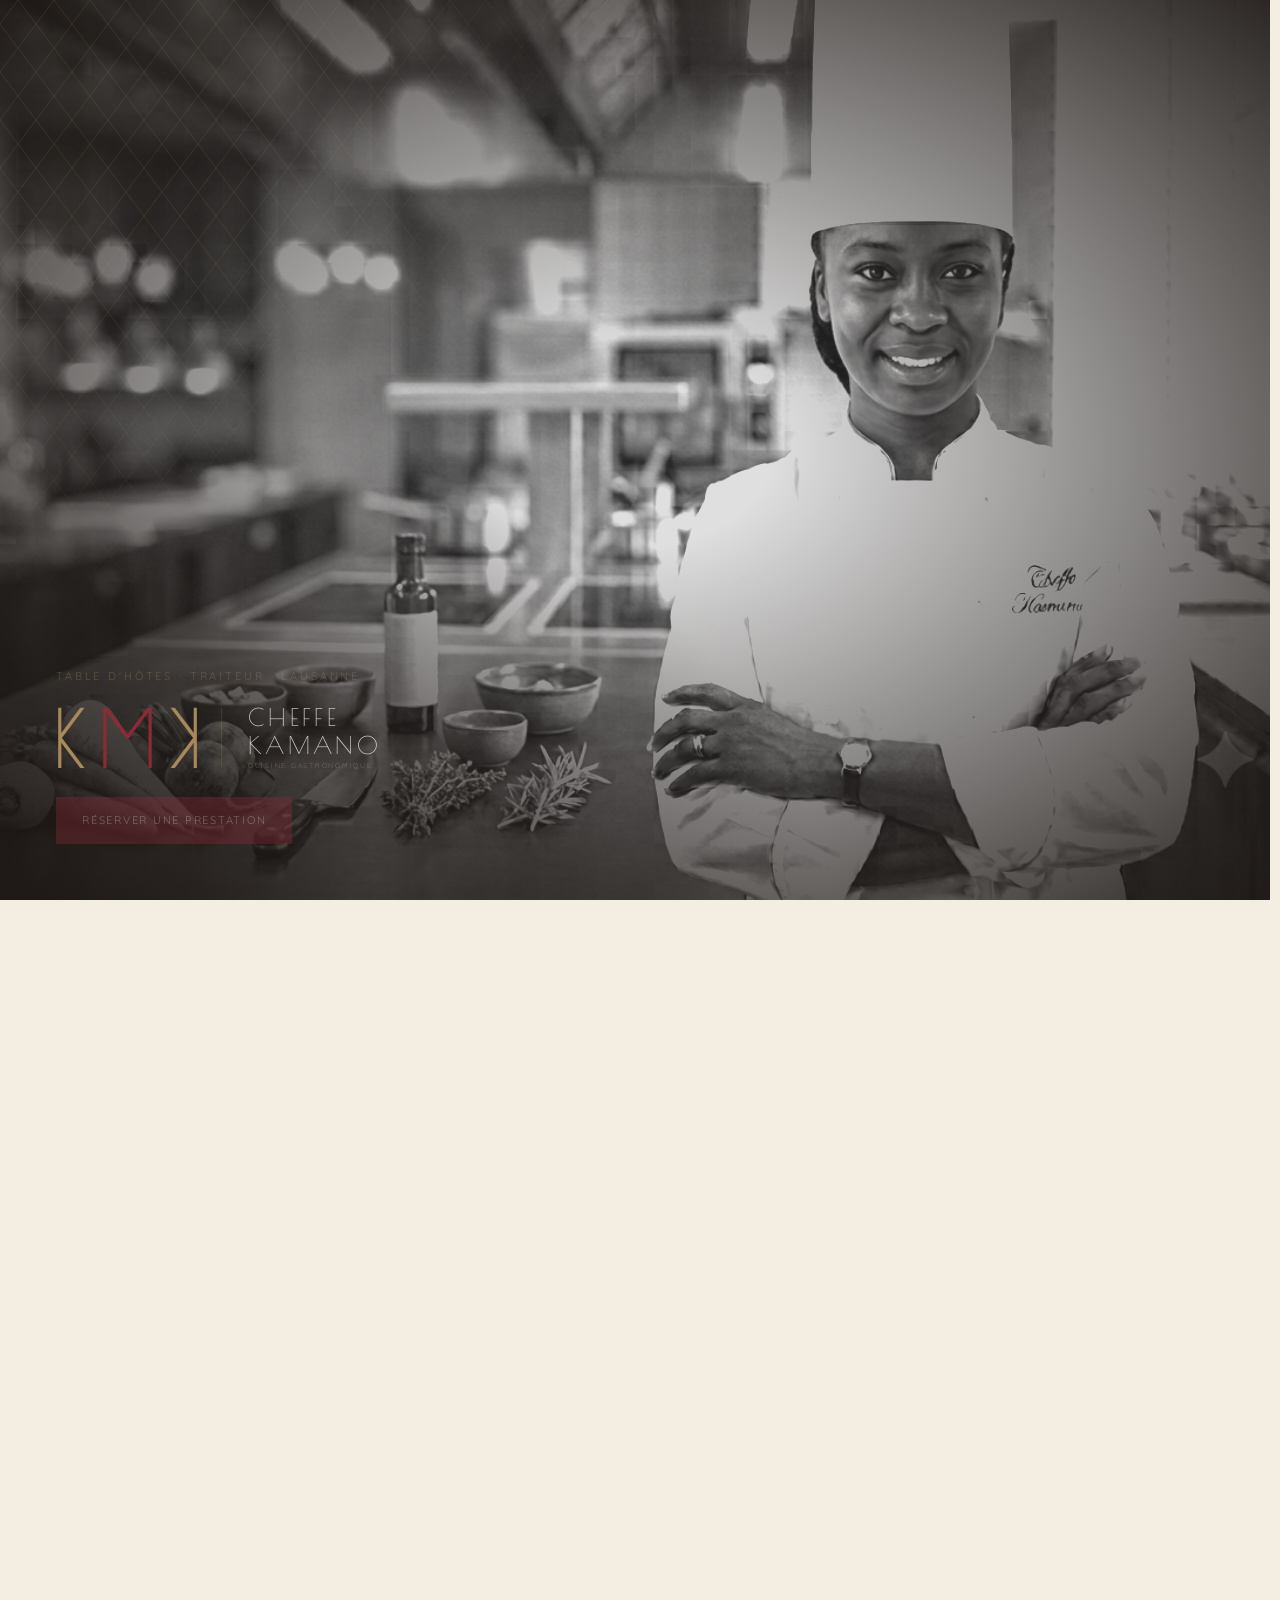
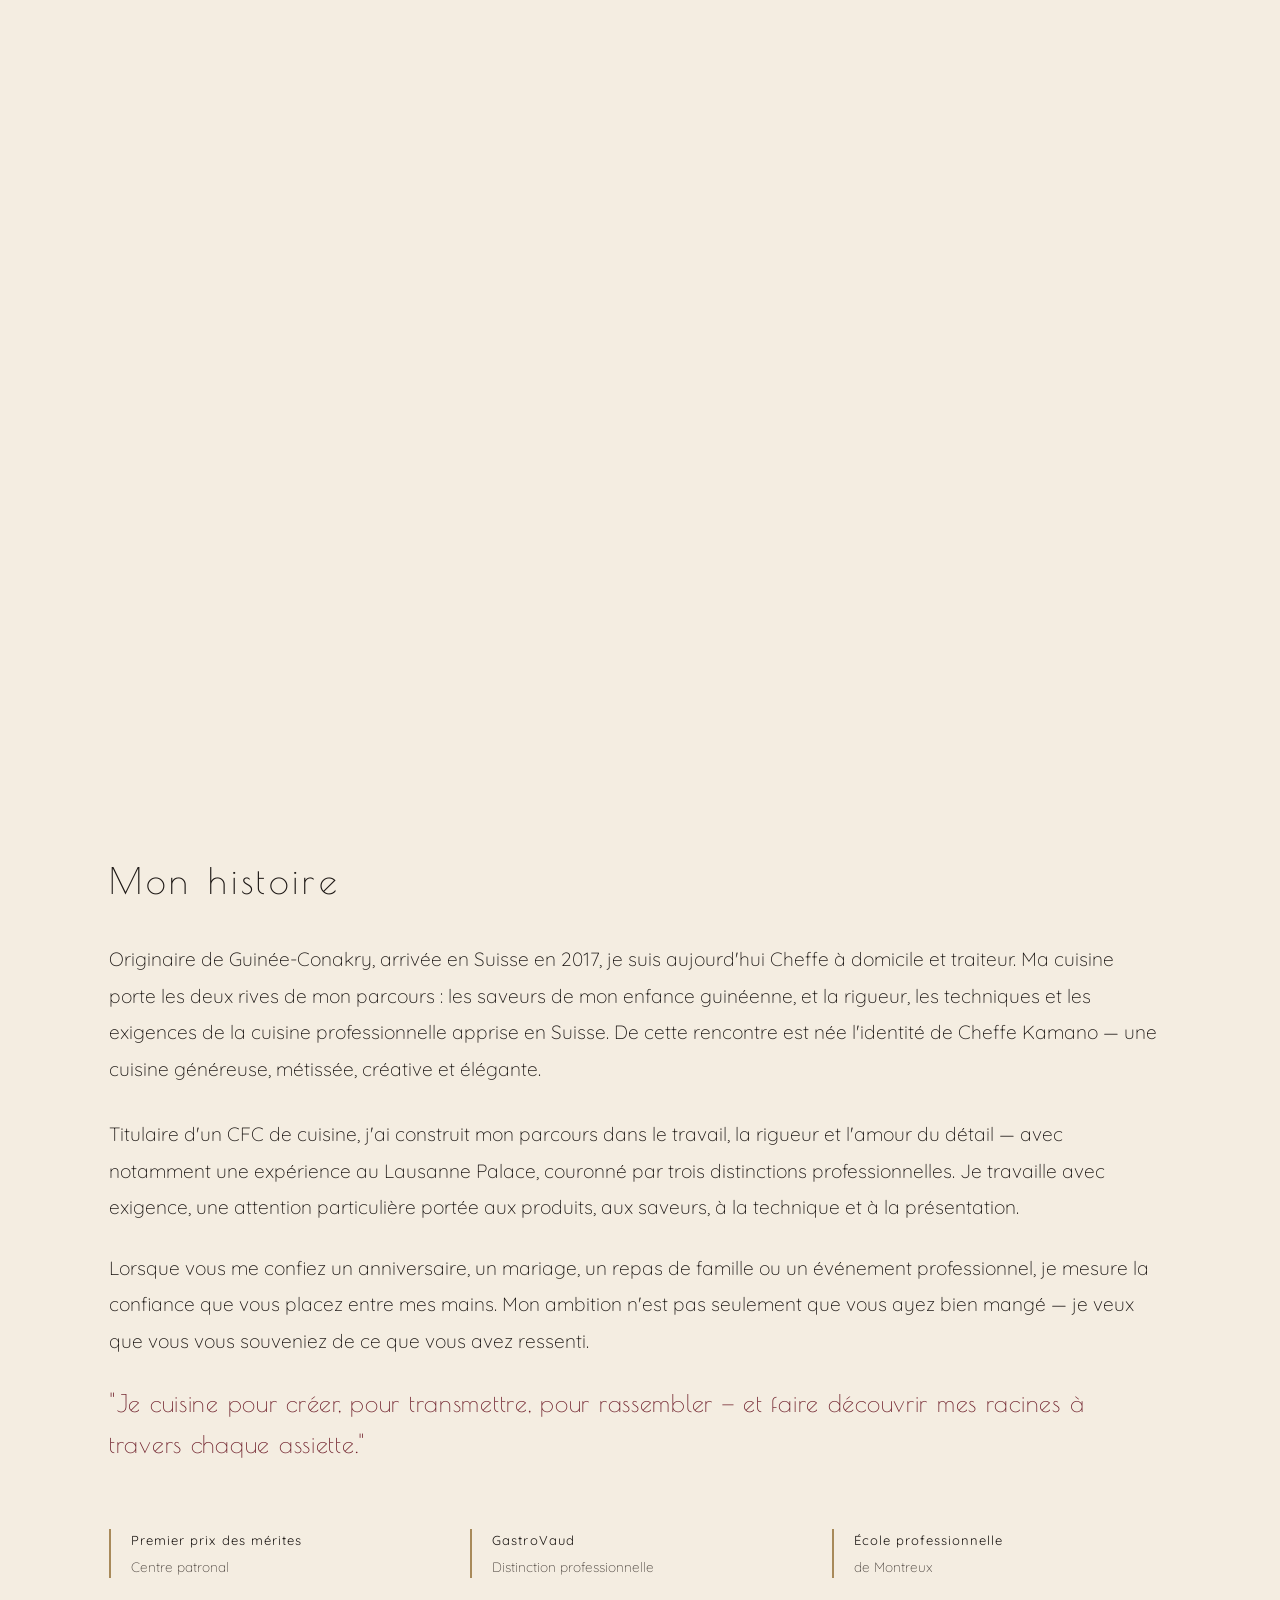
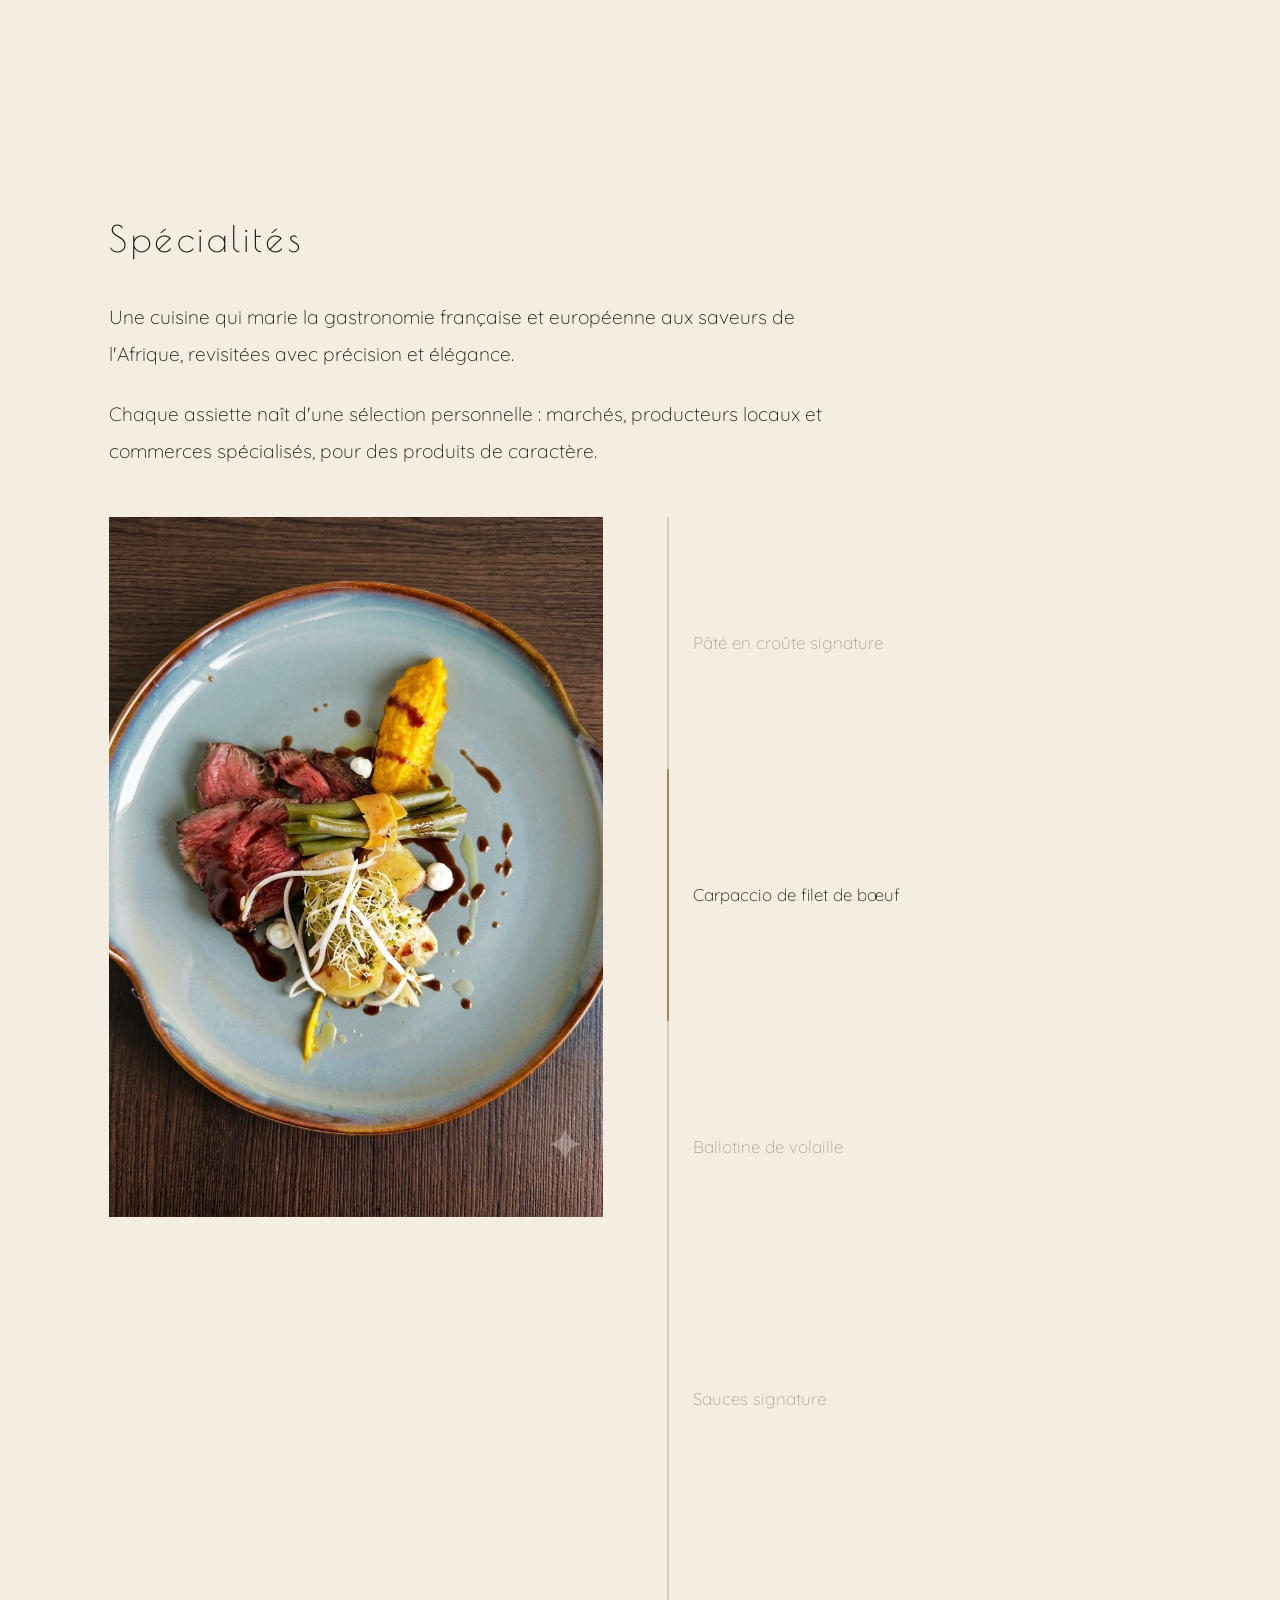
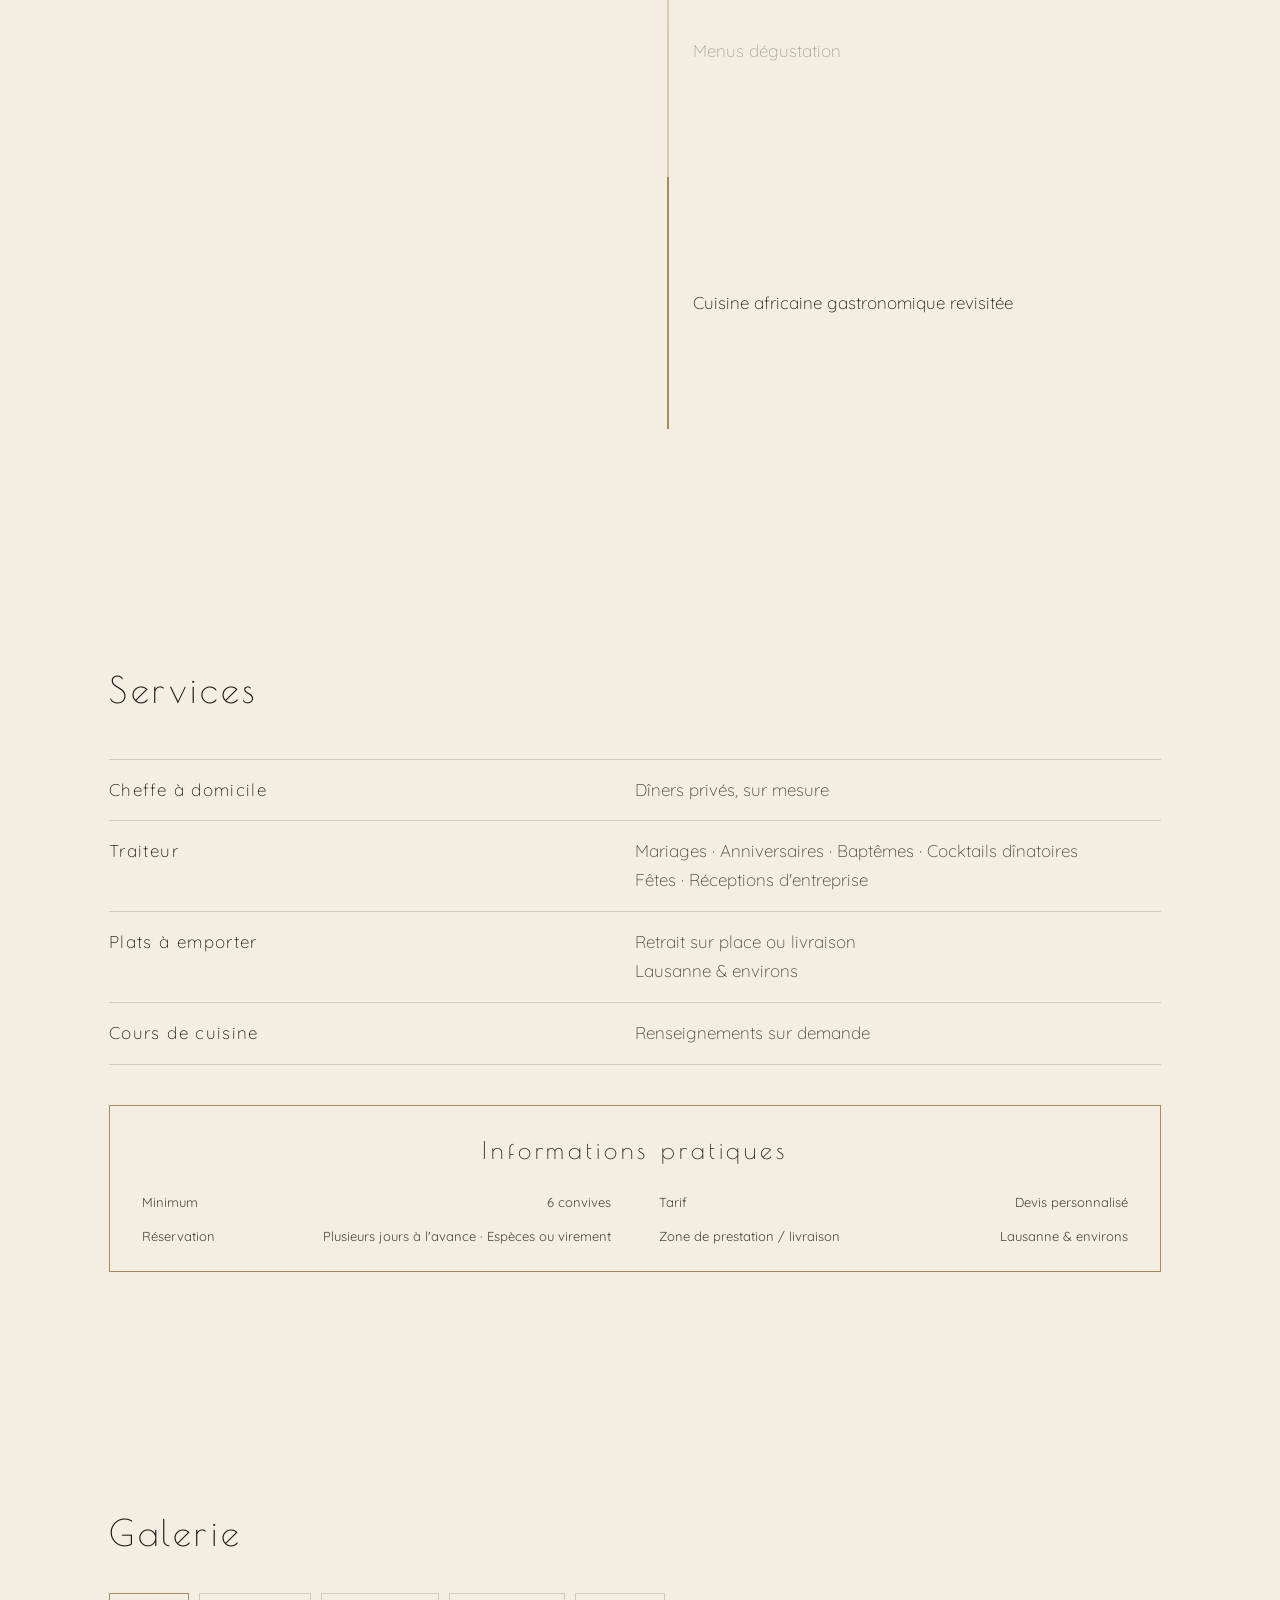
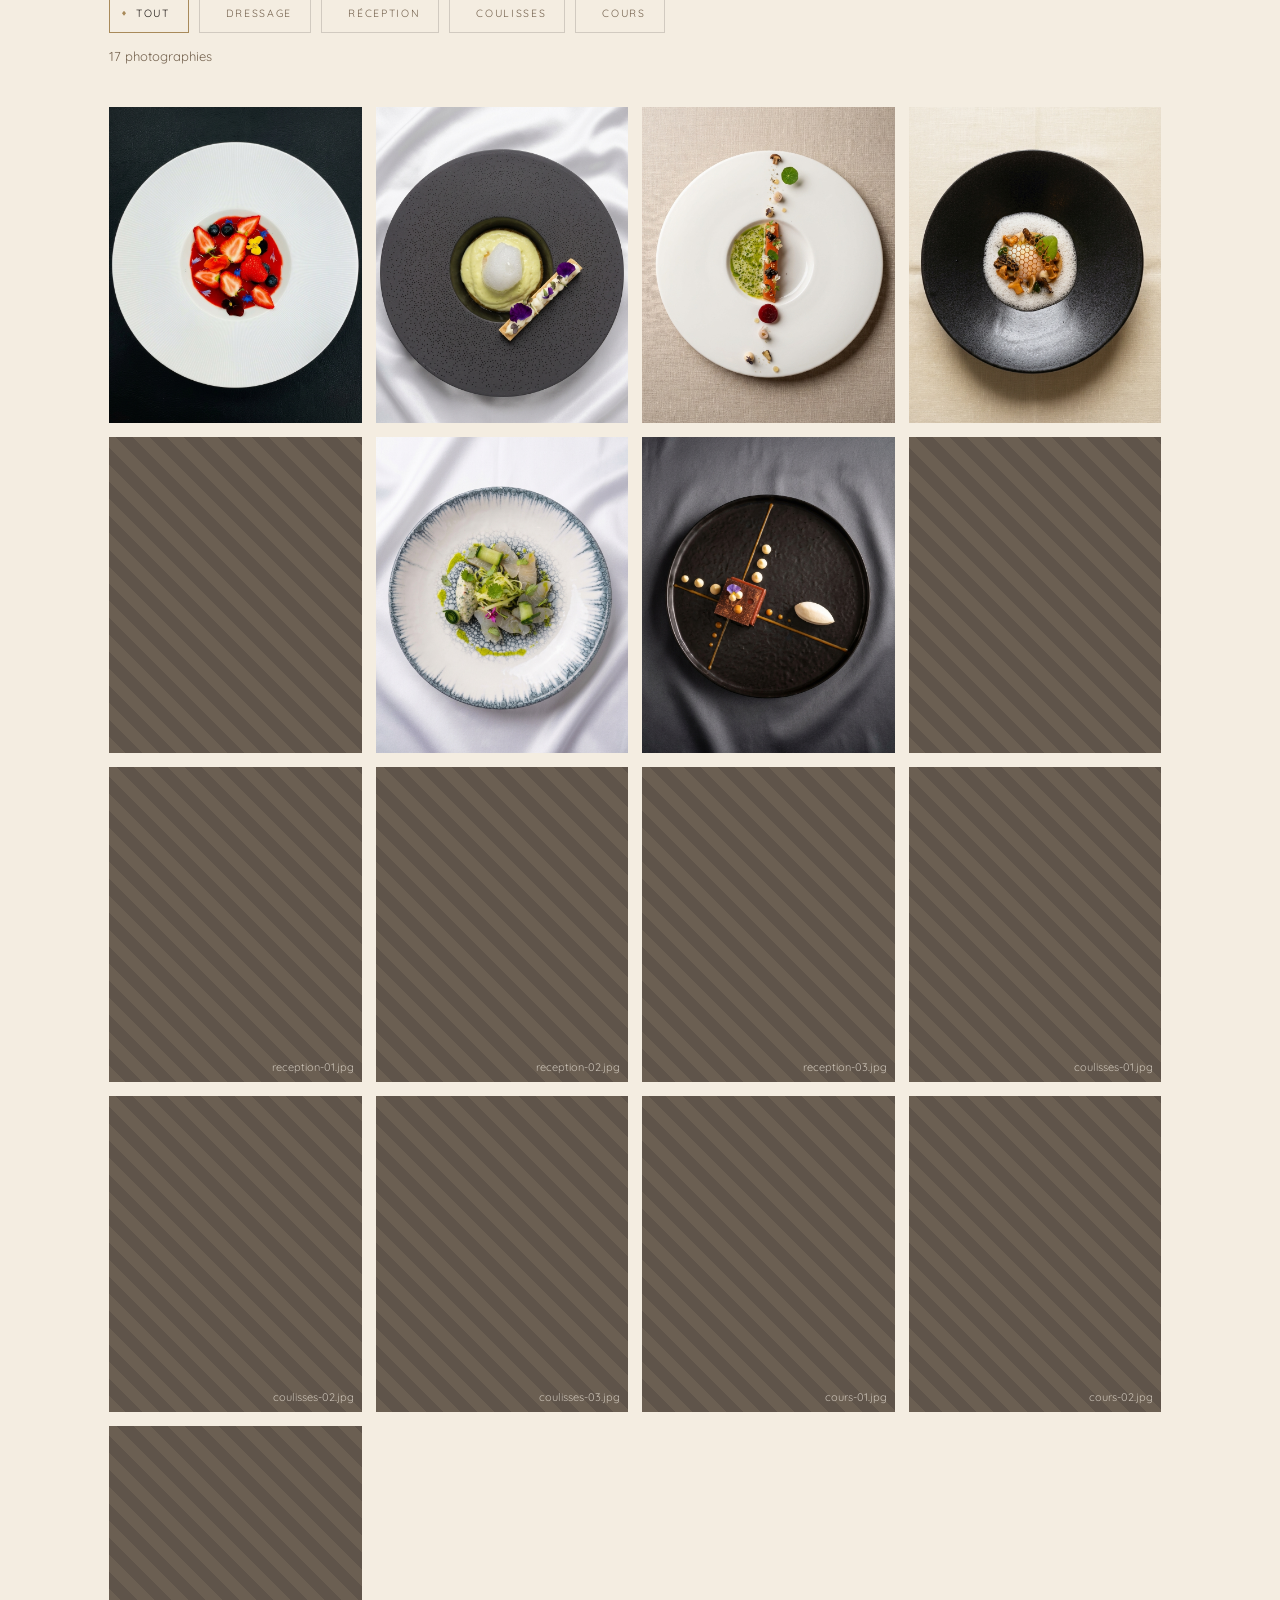
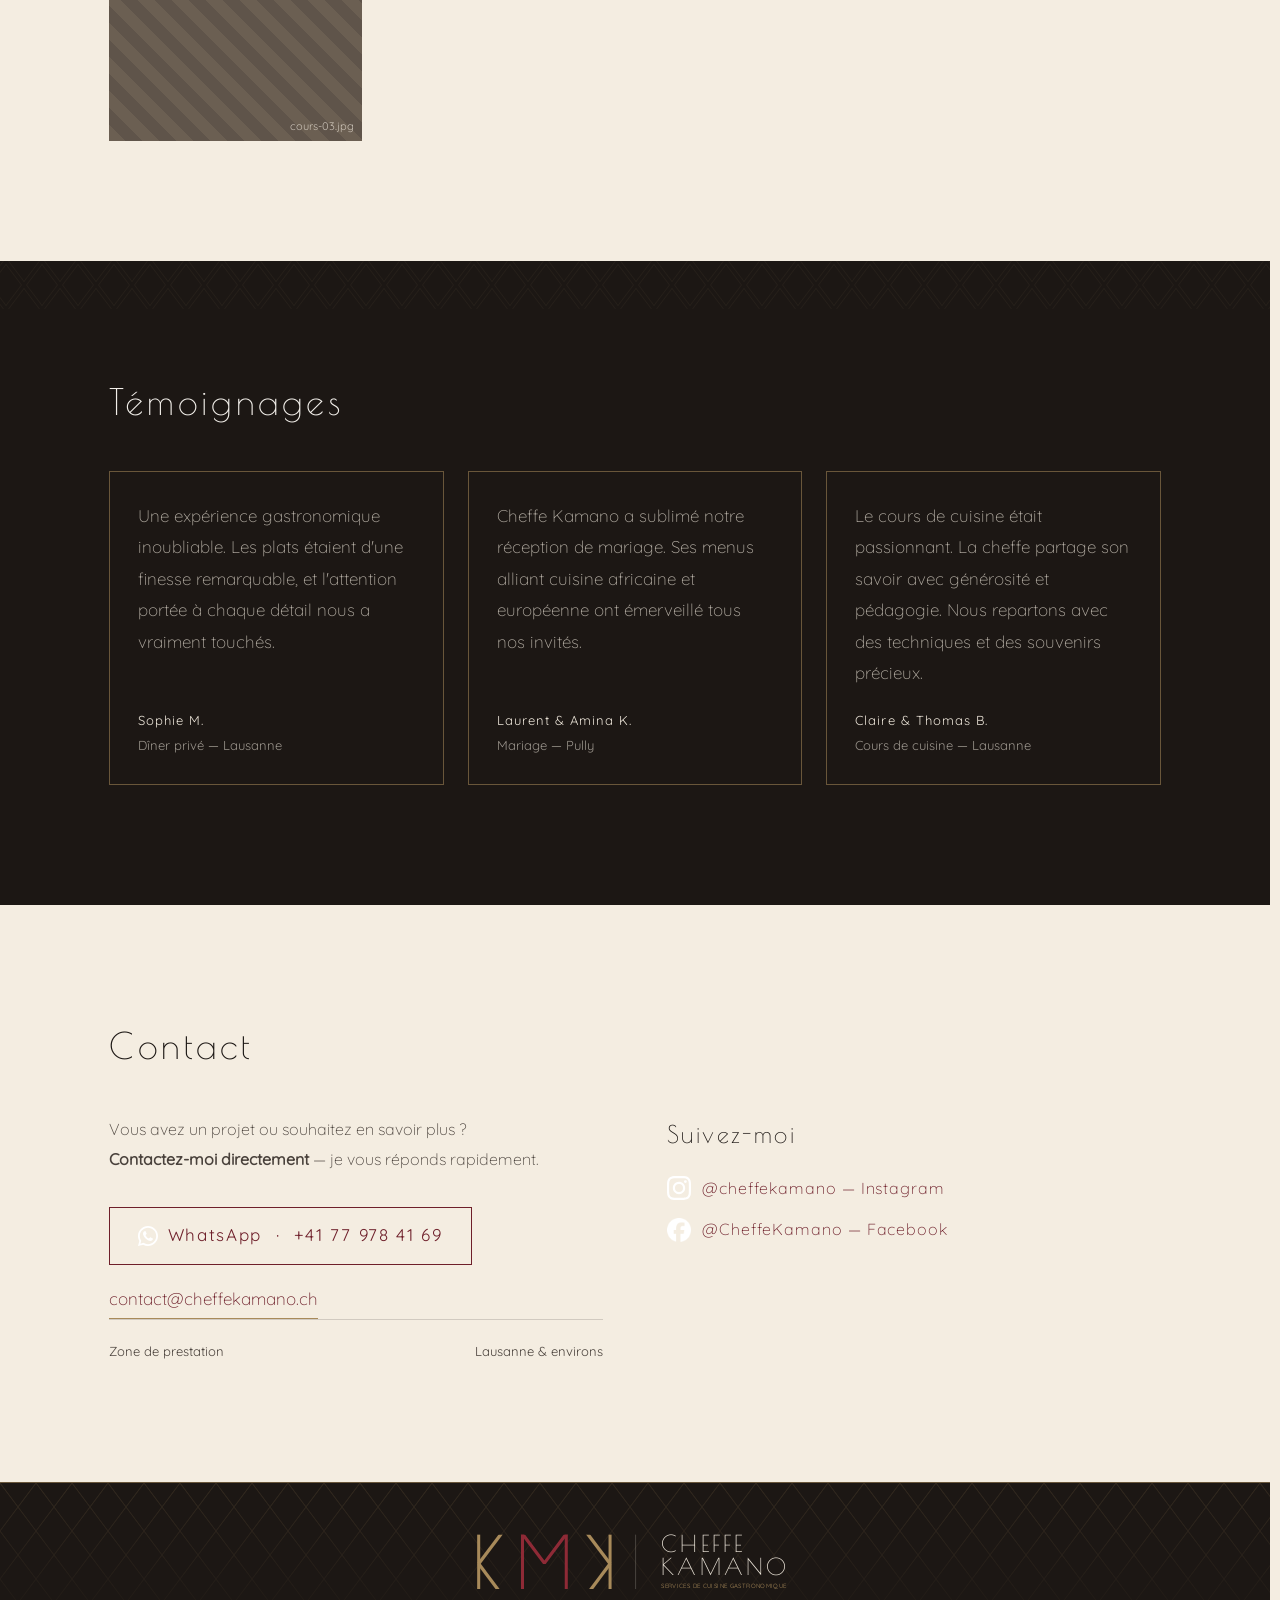
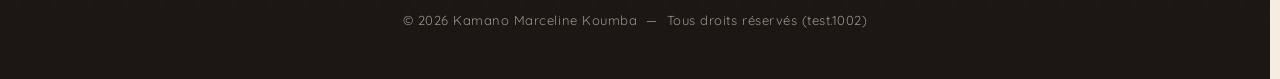
==== commit f68305f5: "Retrait du bandeau de test, correctif Lot 17 point 1 v2 conservé" ====
--- a/index.html
+++ b/index.html
@@ -596,7 +596,7 @@
     <!-- Mentions — année injectée par script.js -->
     <p class="site-footer__mentions">
       &copy; <span class="footer-annee"></span> Kamano Marceline Koumba
-      &nbsp;—&nbsp; Tous droits réservés (test.1001)
+      &nbsp;—&nbsp; Tous droits réservés (test.1002)
     </p>
 
   </div>
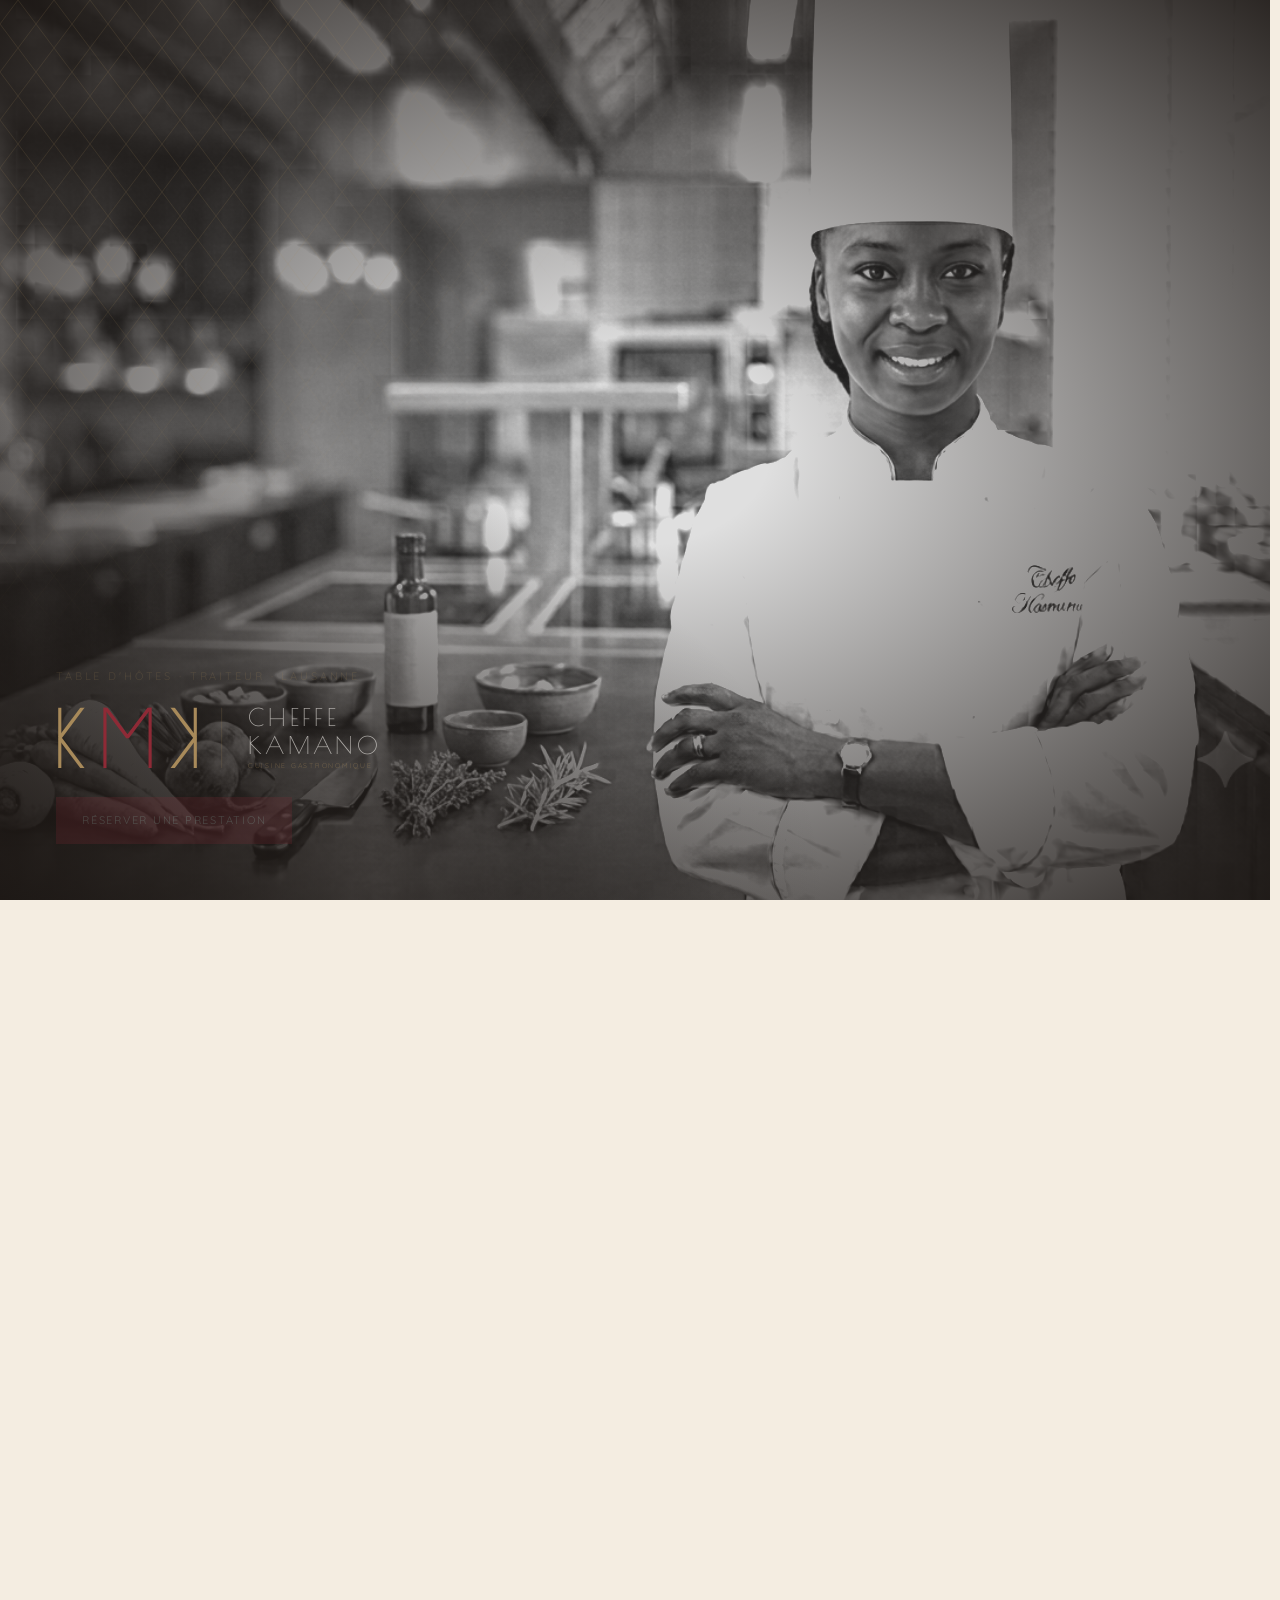
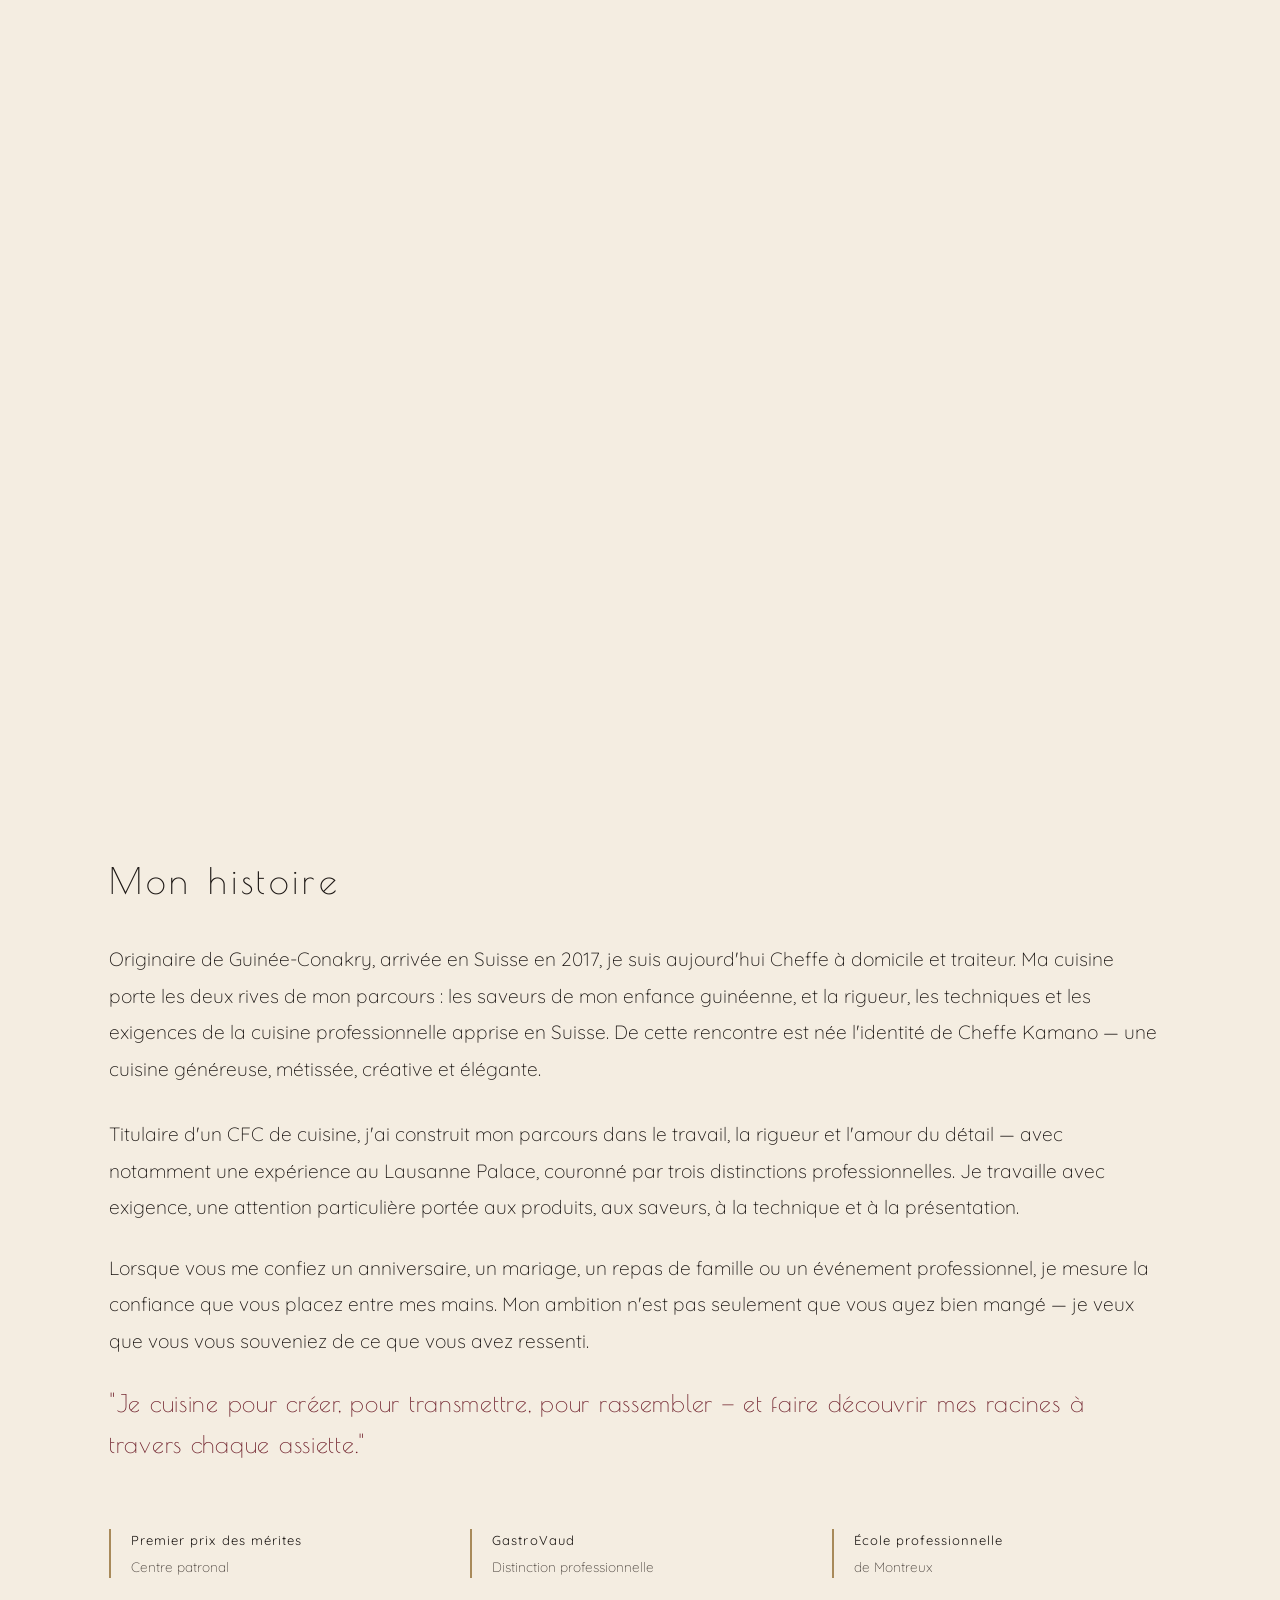
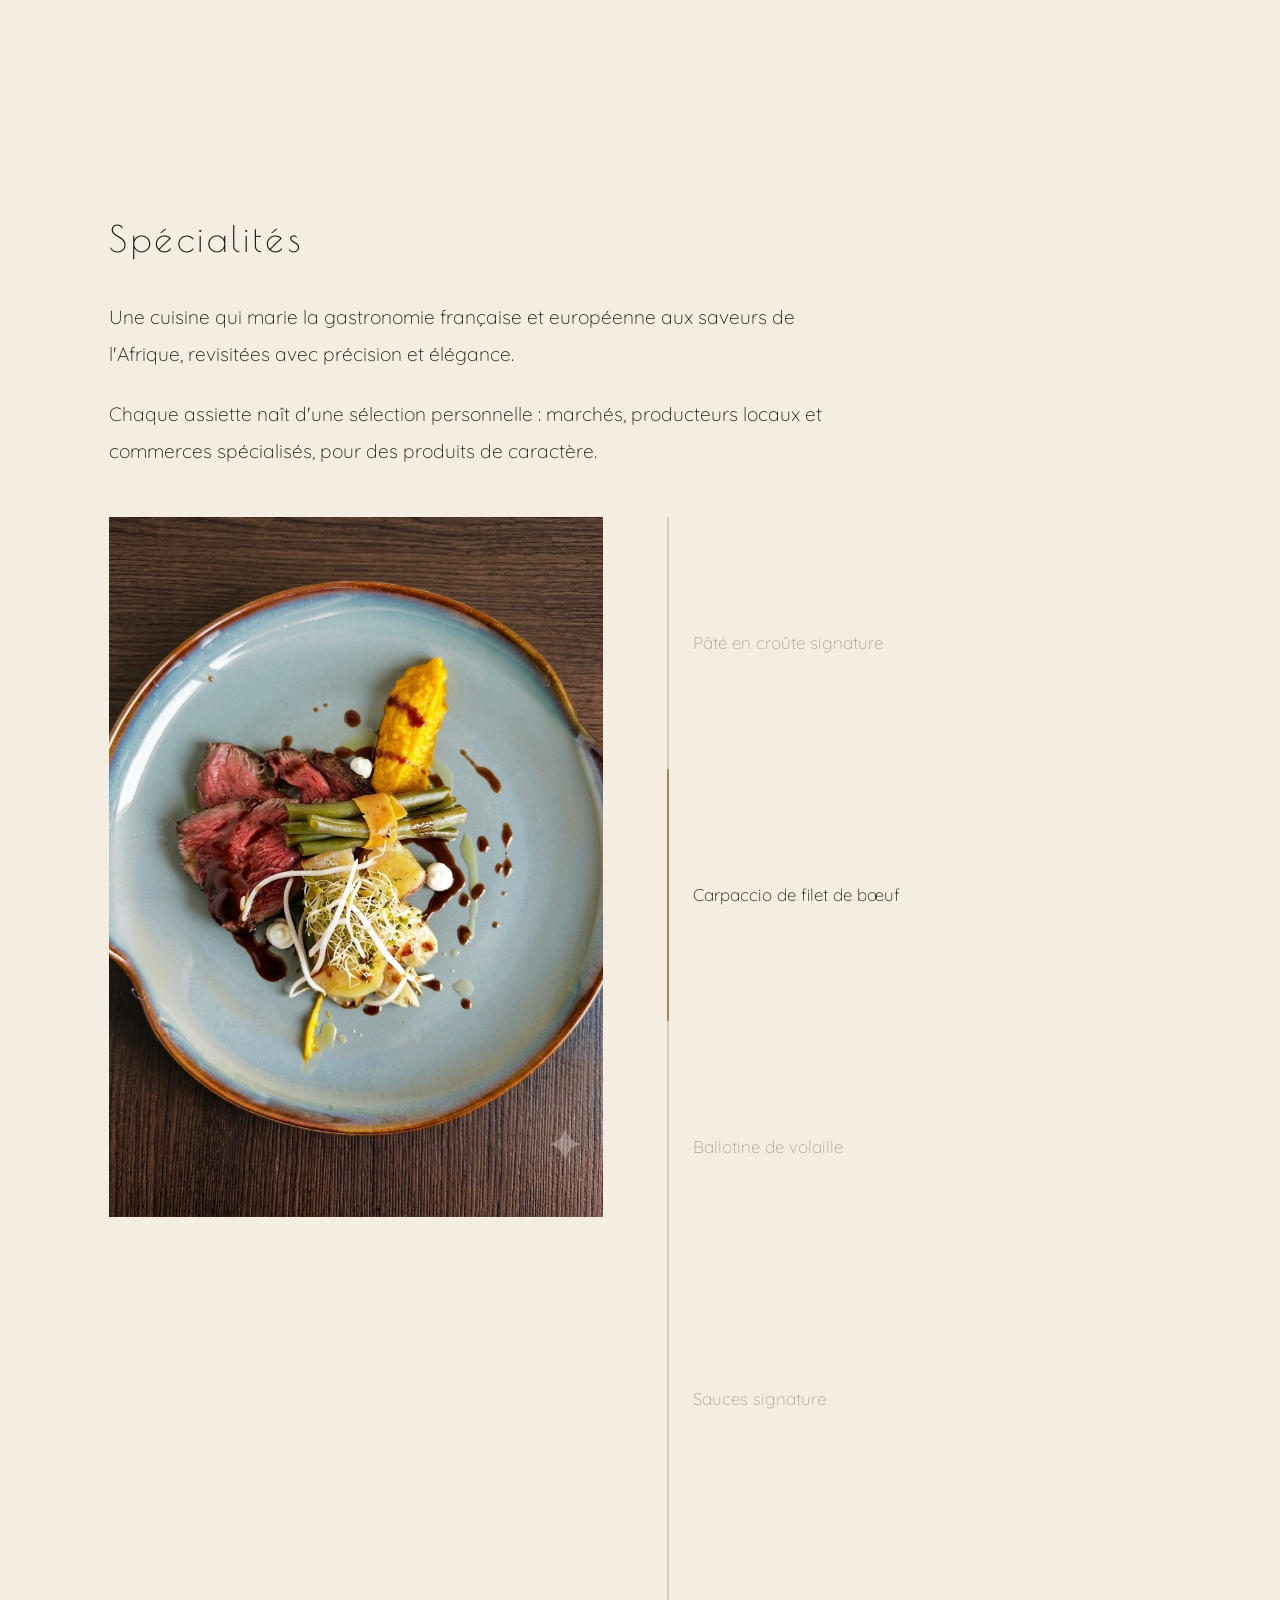
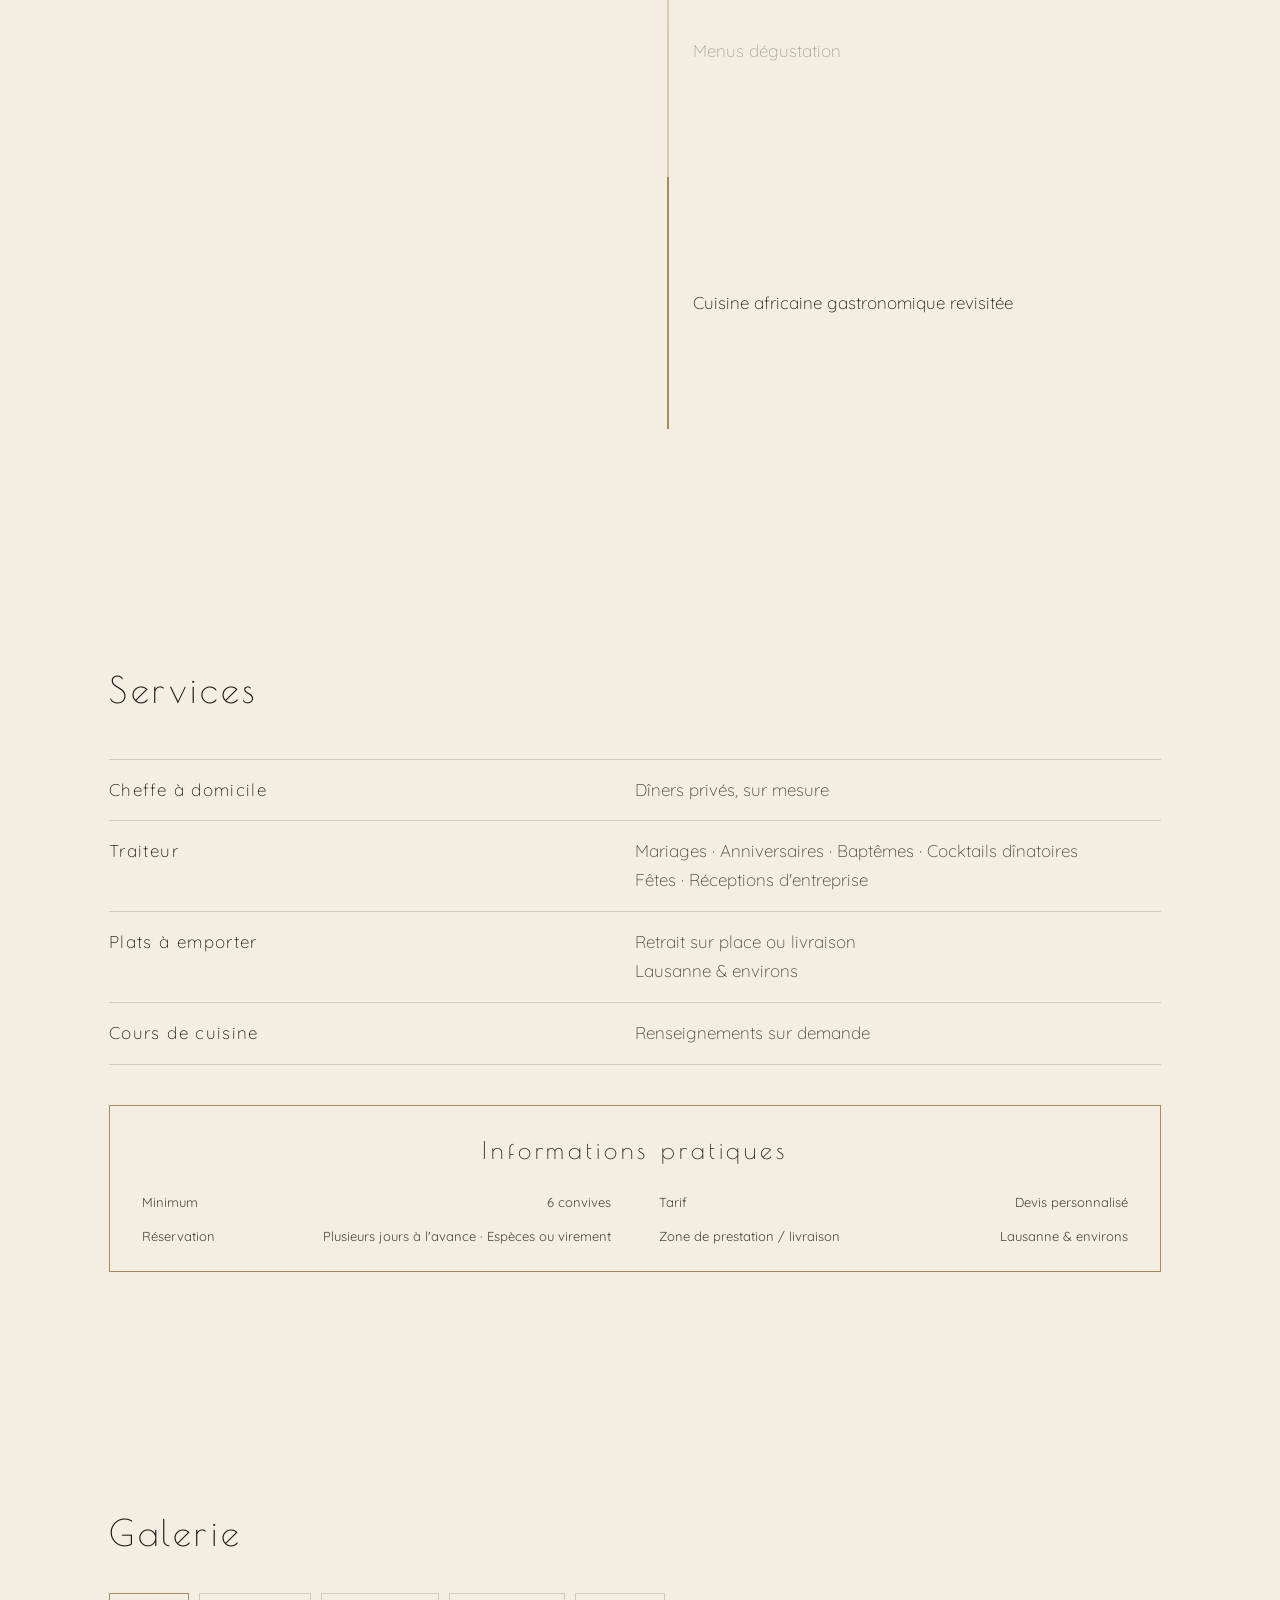
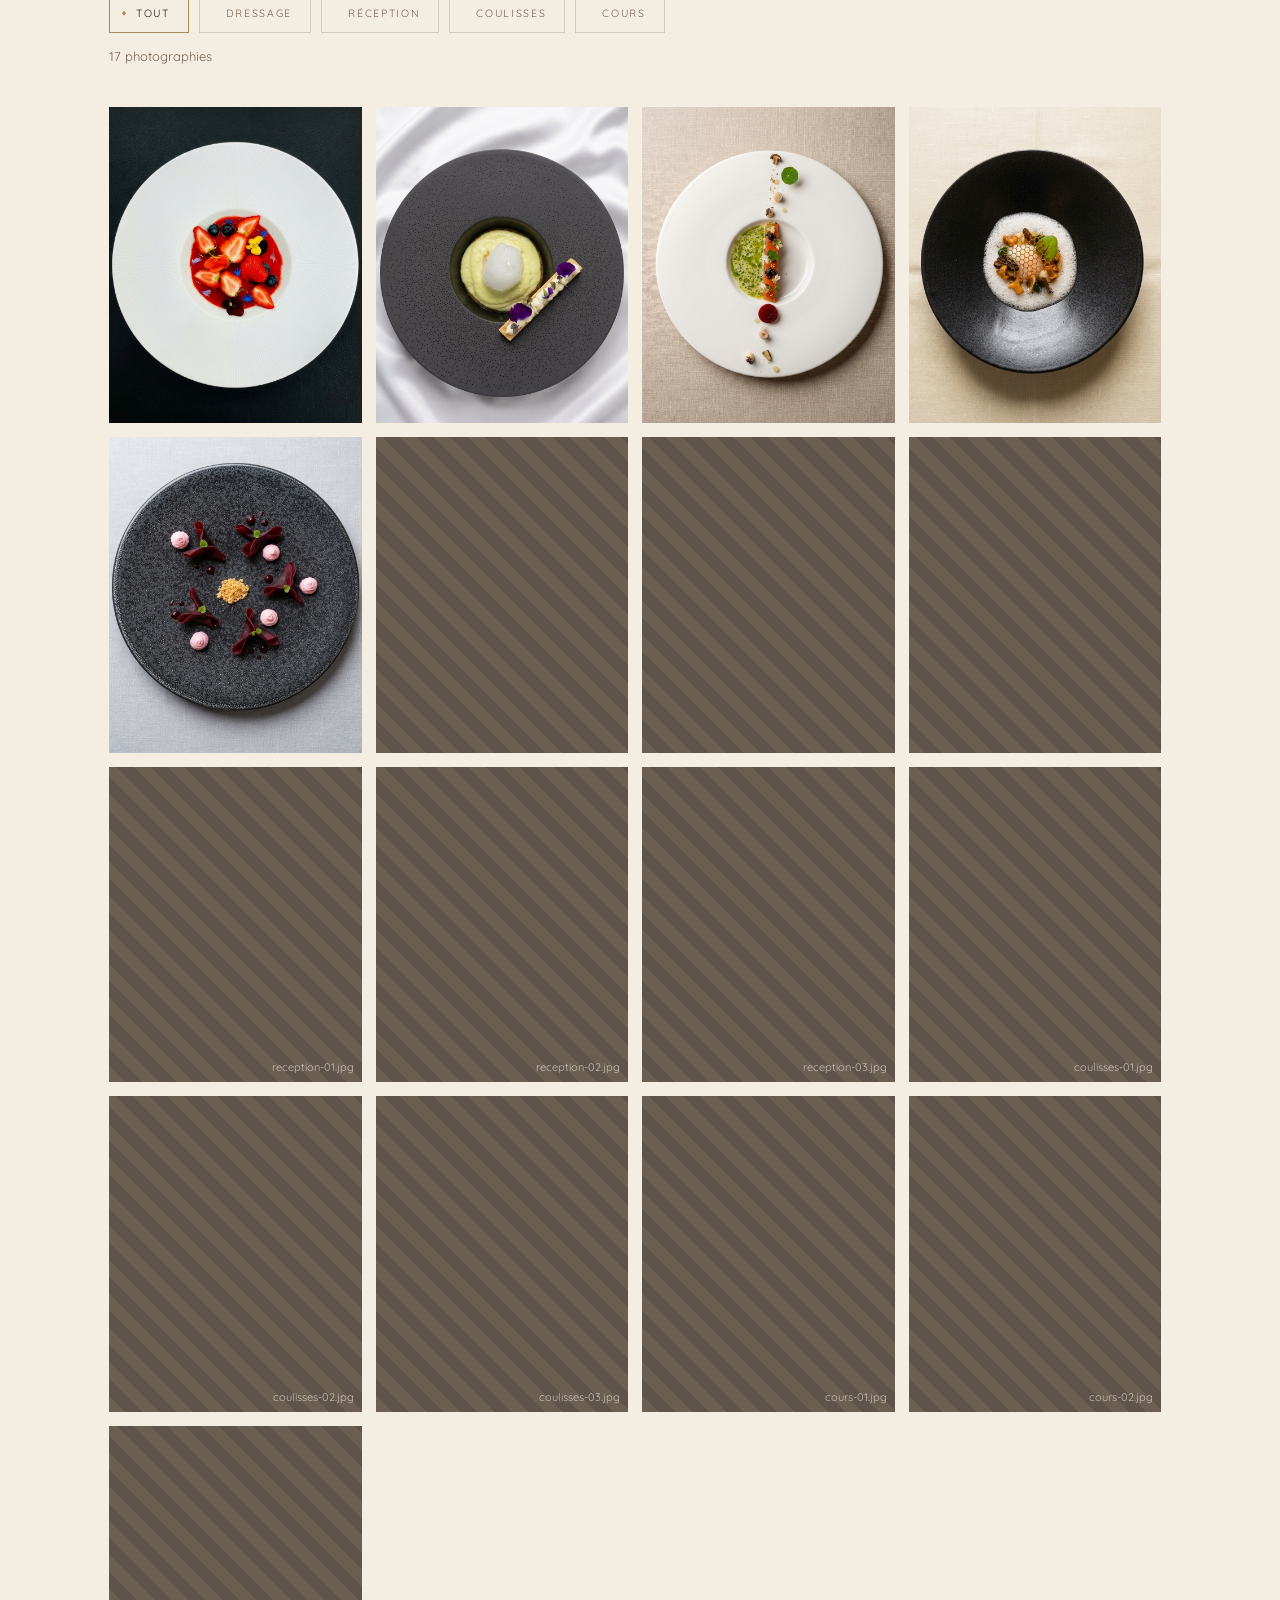
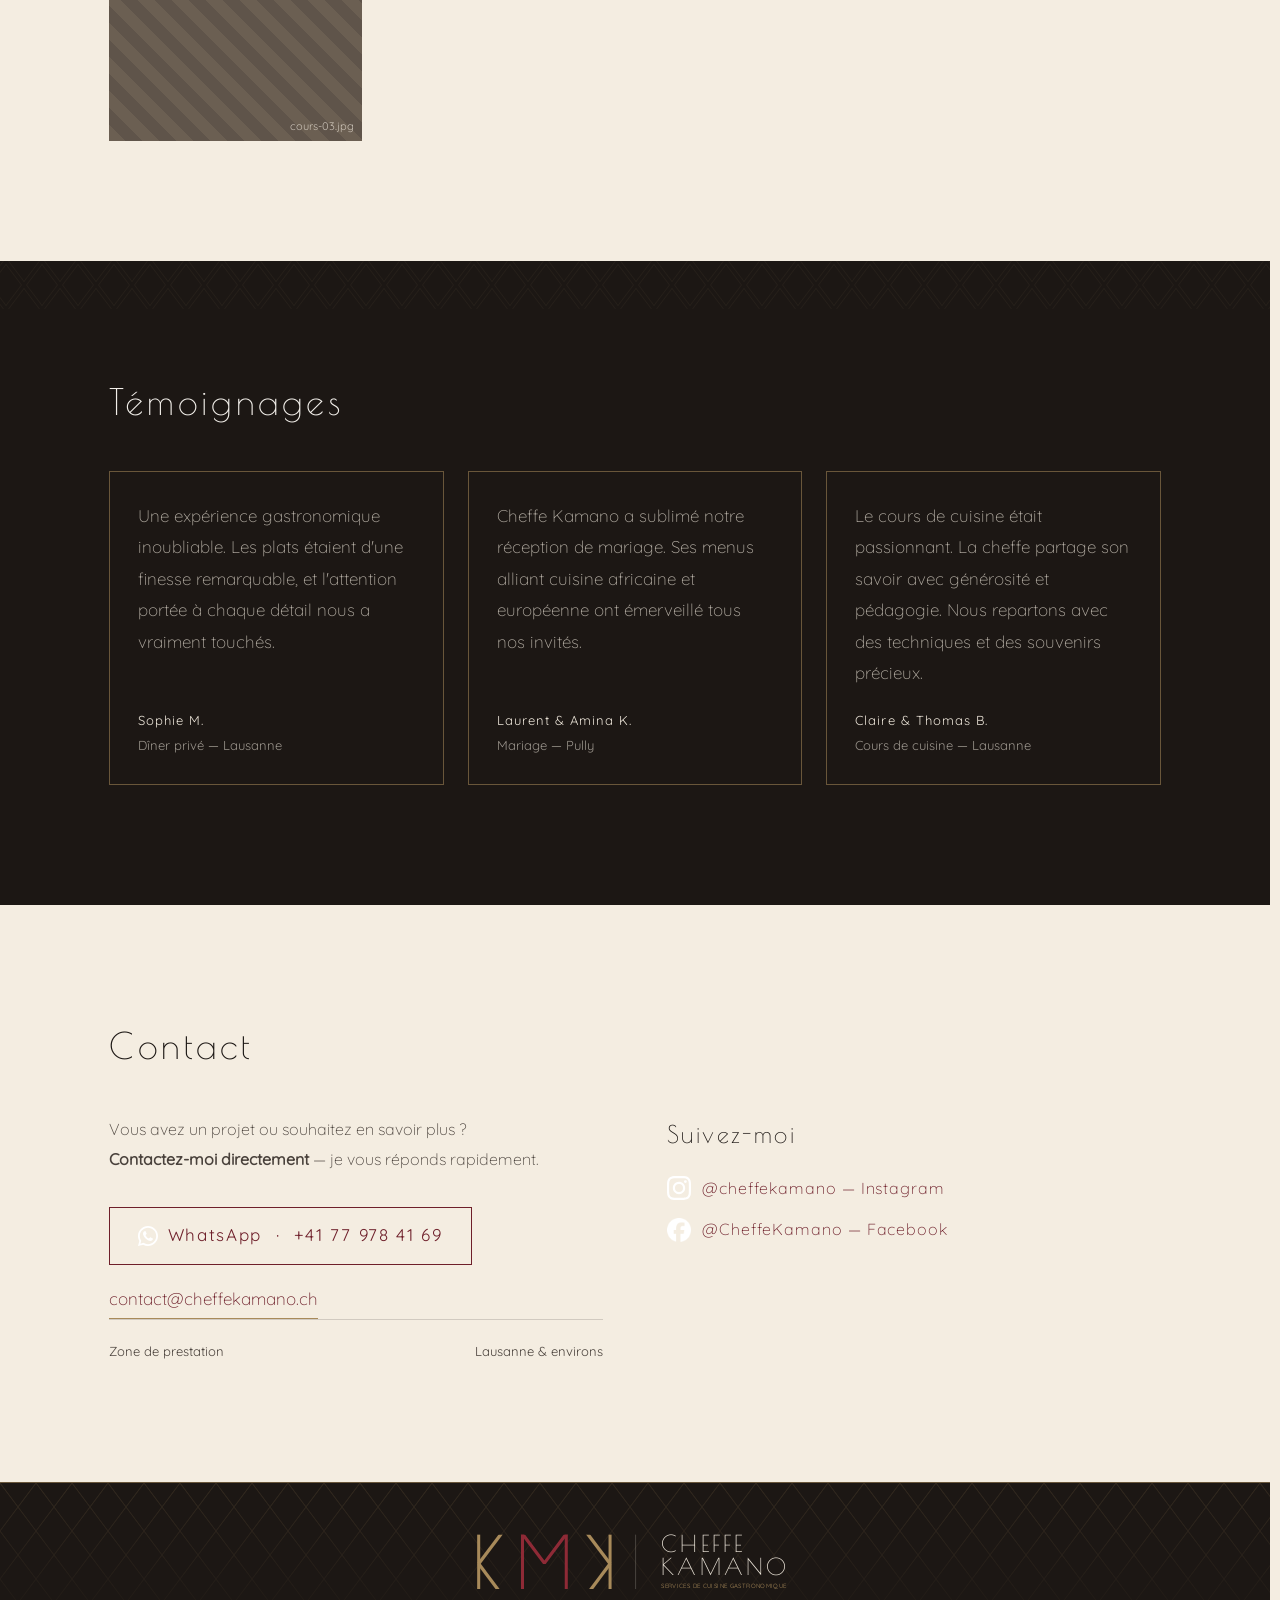
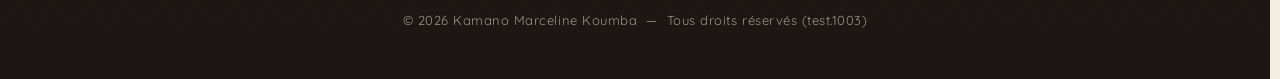
==== commit e2134a2b: "Lot 17 point 1 : fix — désactivation de scrollRestoration, source de l'aléatoire du reveal" ====
--- a/index.html
+++ b/index.html
@@ -596,7 +596,7 @@
     <!-- Mentions — année injectée par script.js -->
     <p class="site-footer__mentions">
       &copy; <span class="footer-annee"></span> Kamano Marceline Koumba
-      &nbsp;—&nbsp; Tous droits réservés (test.1002)
+      &nbsp;—&nbsp; Tous droits réservés (test.1003)
     </p>
 
   </div>
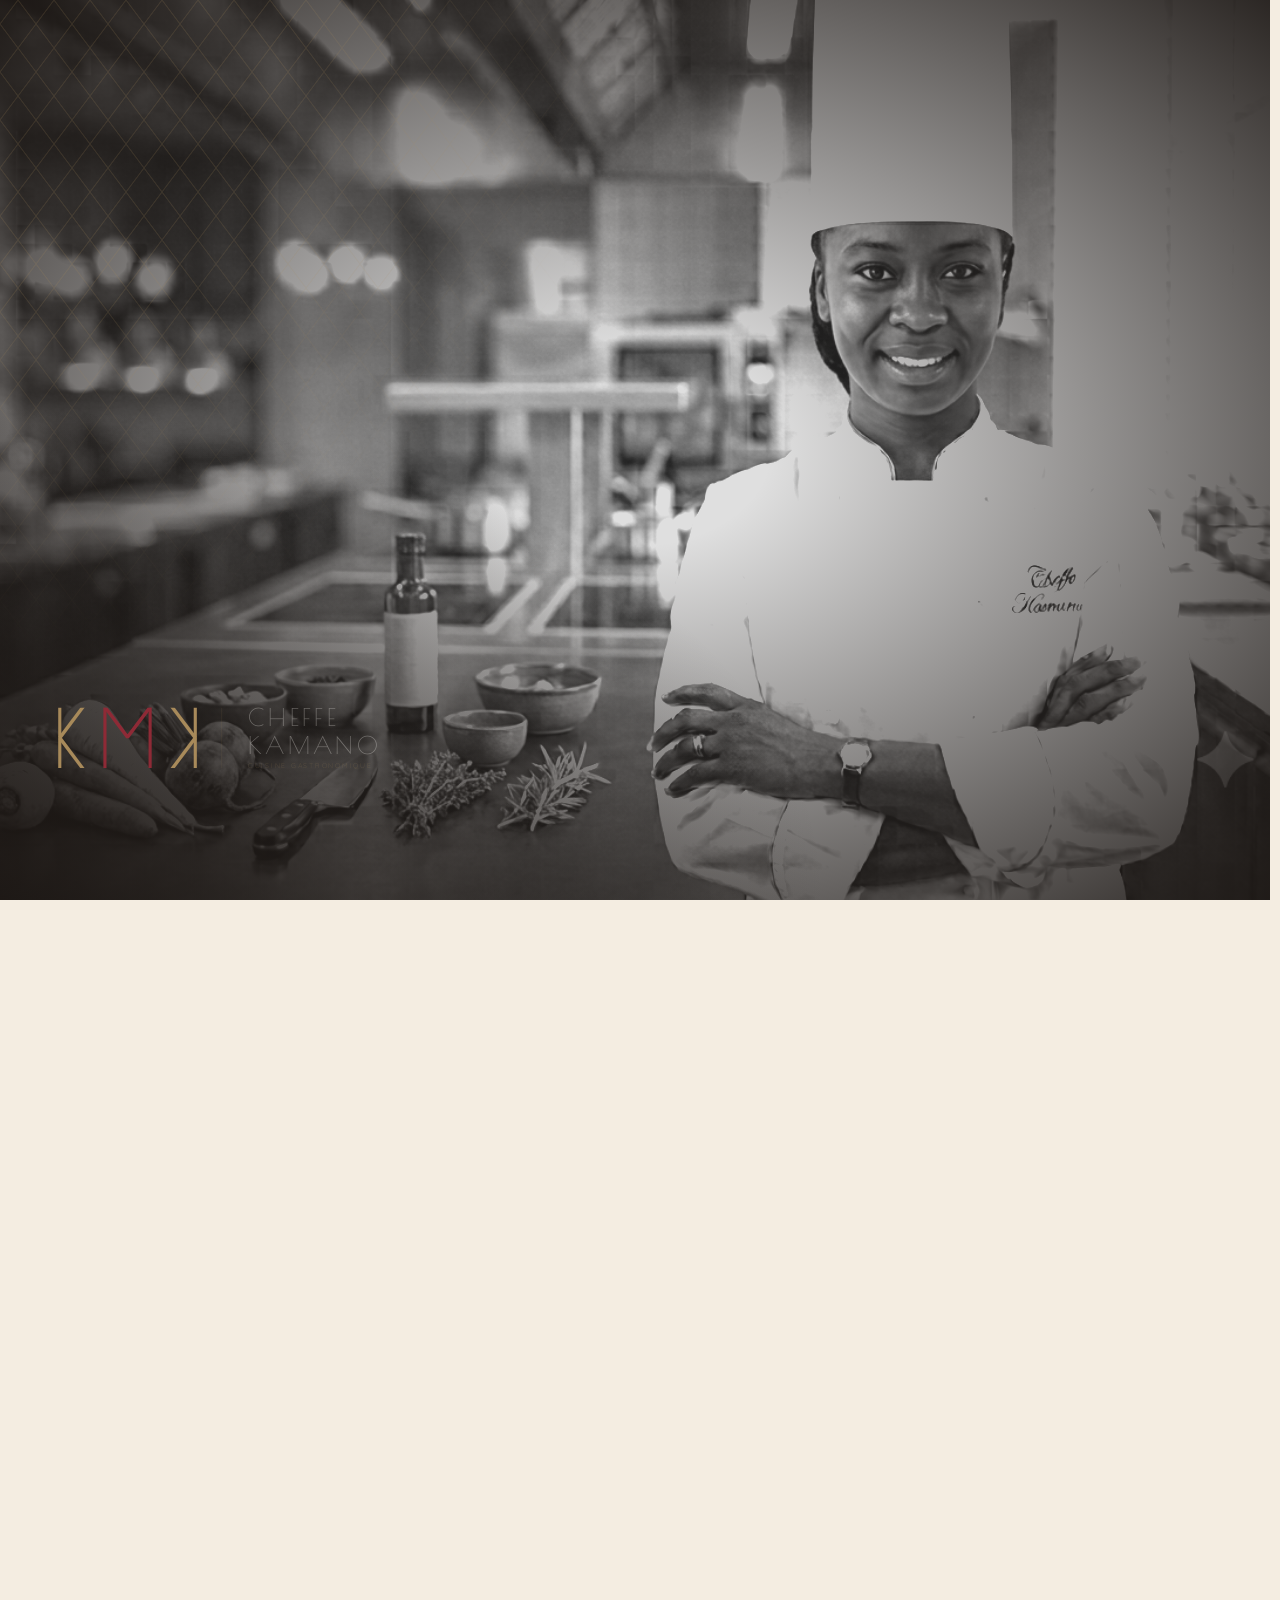
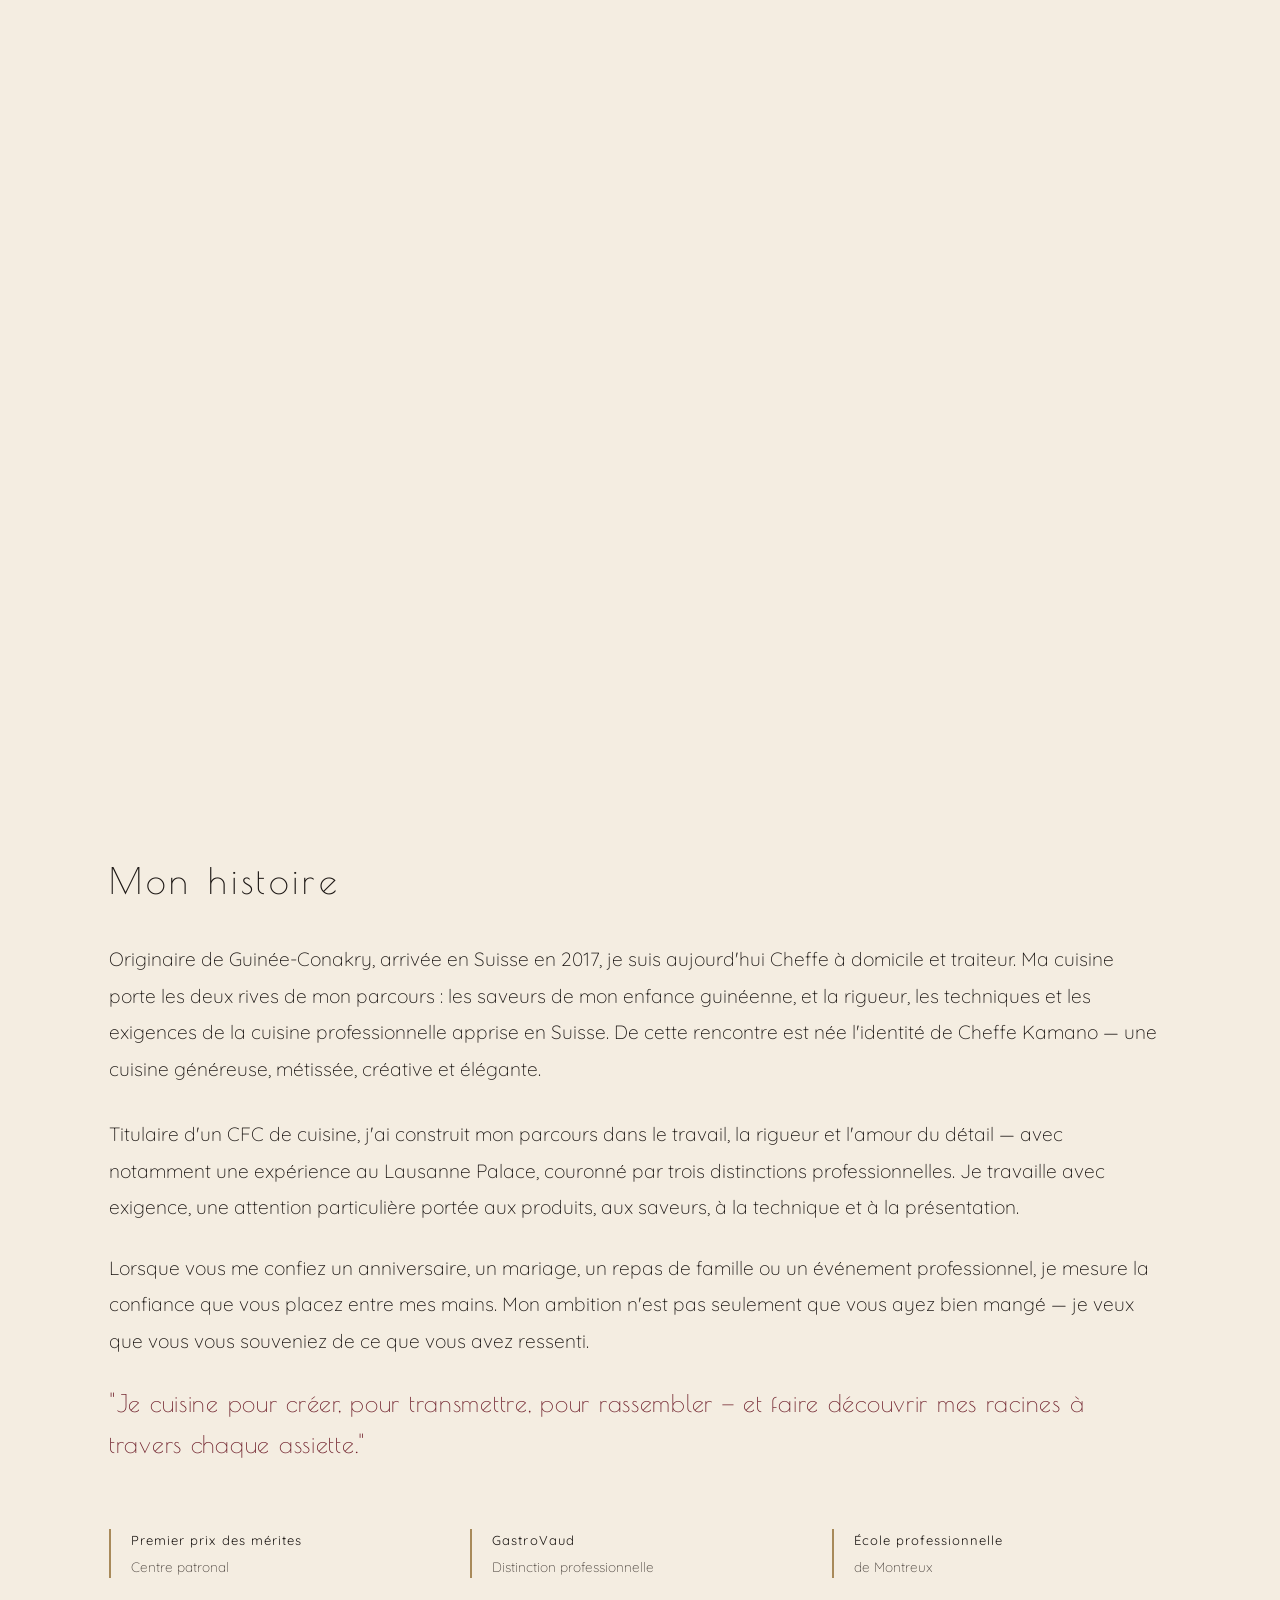
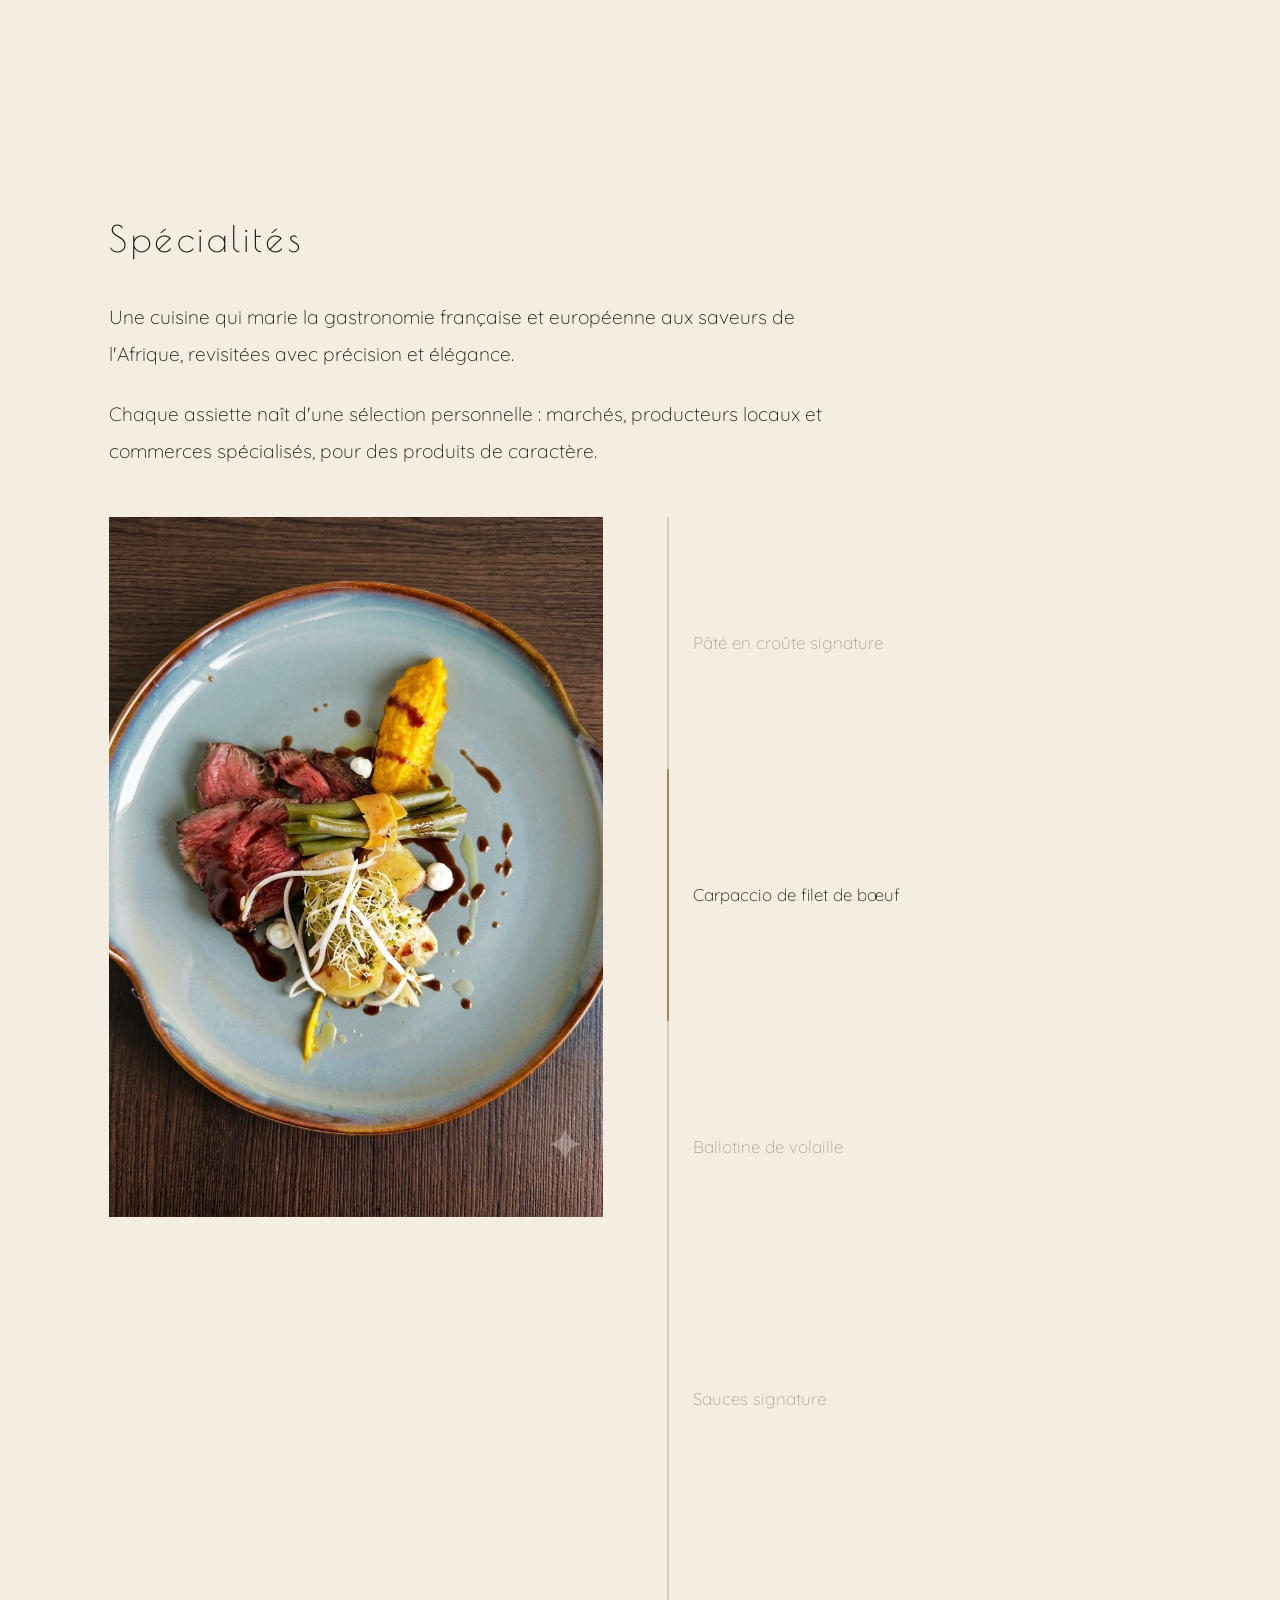
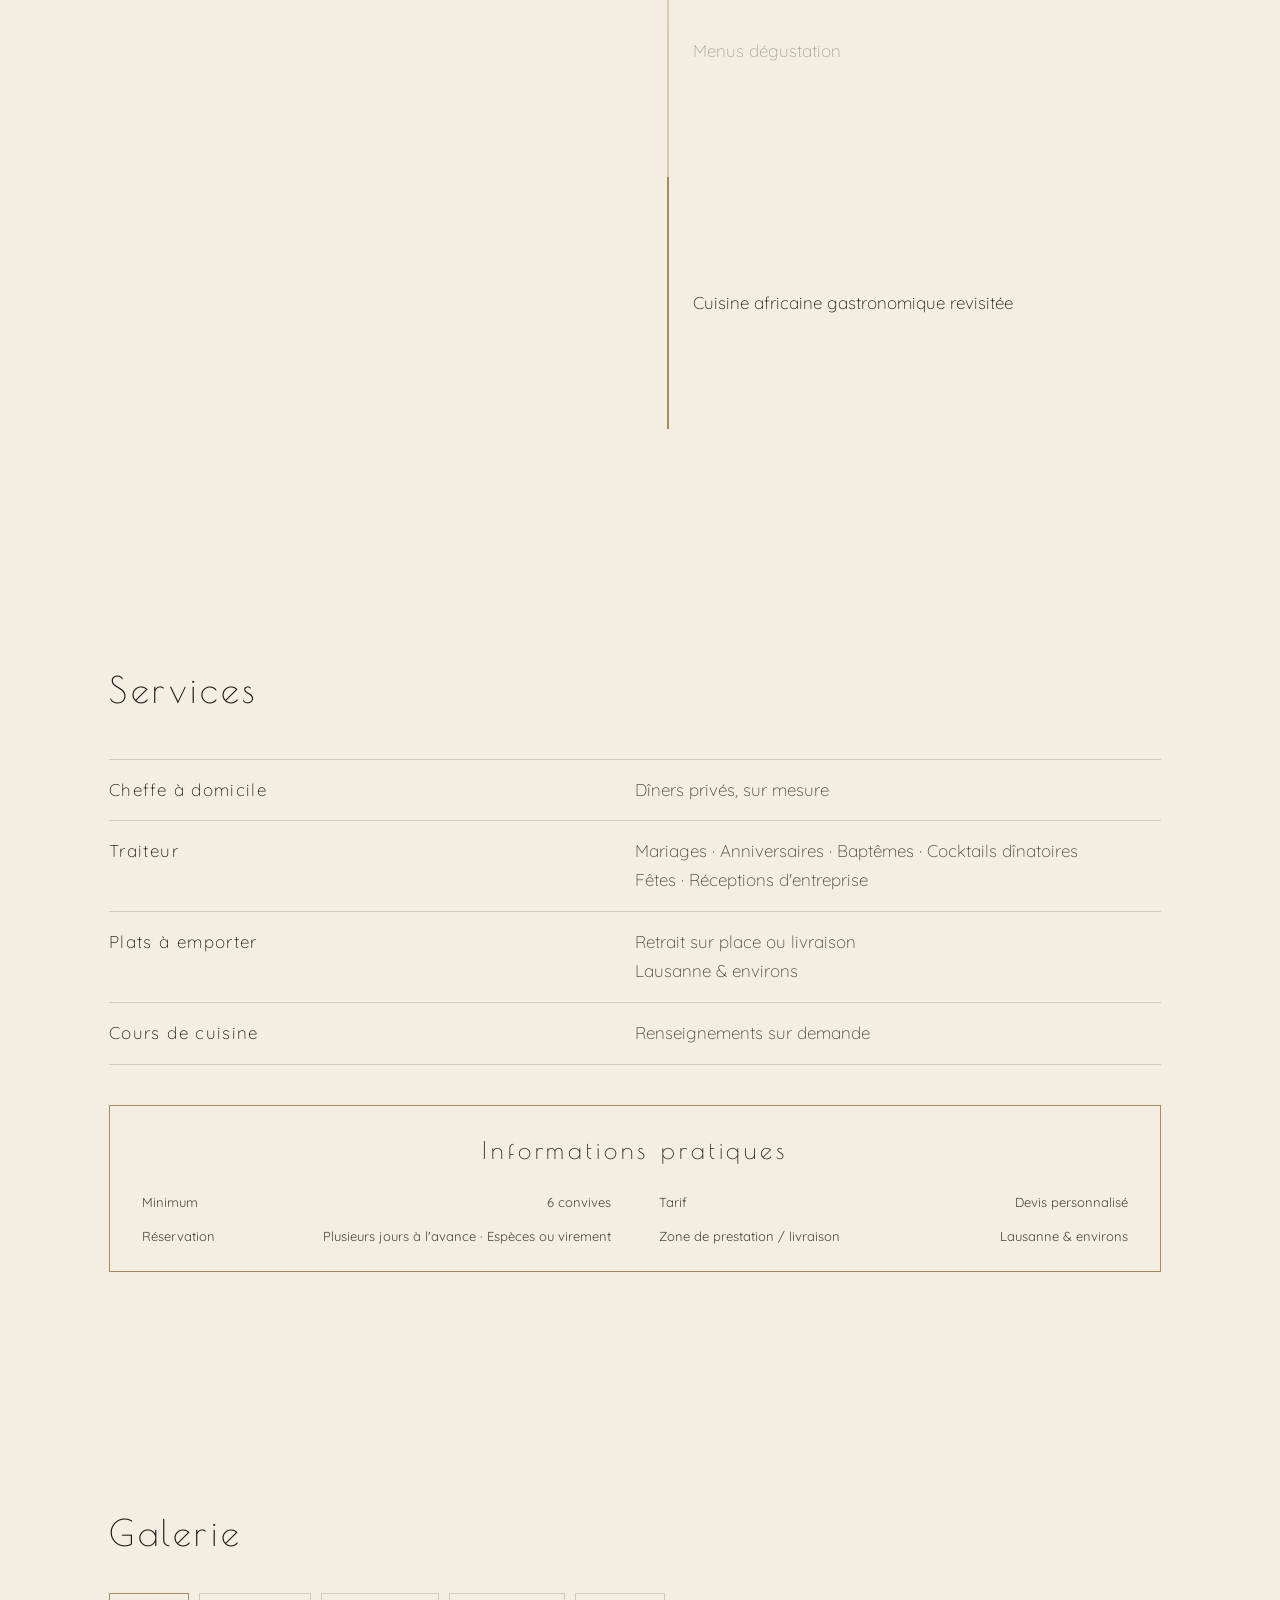
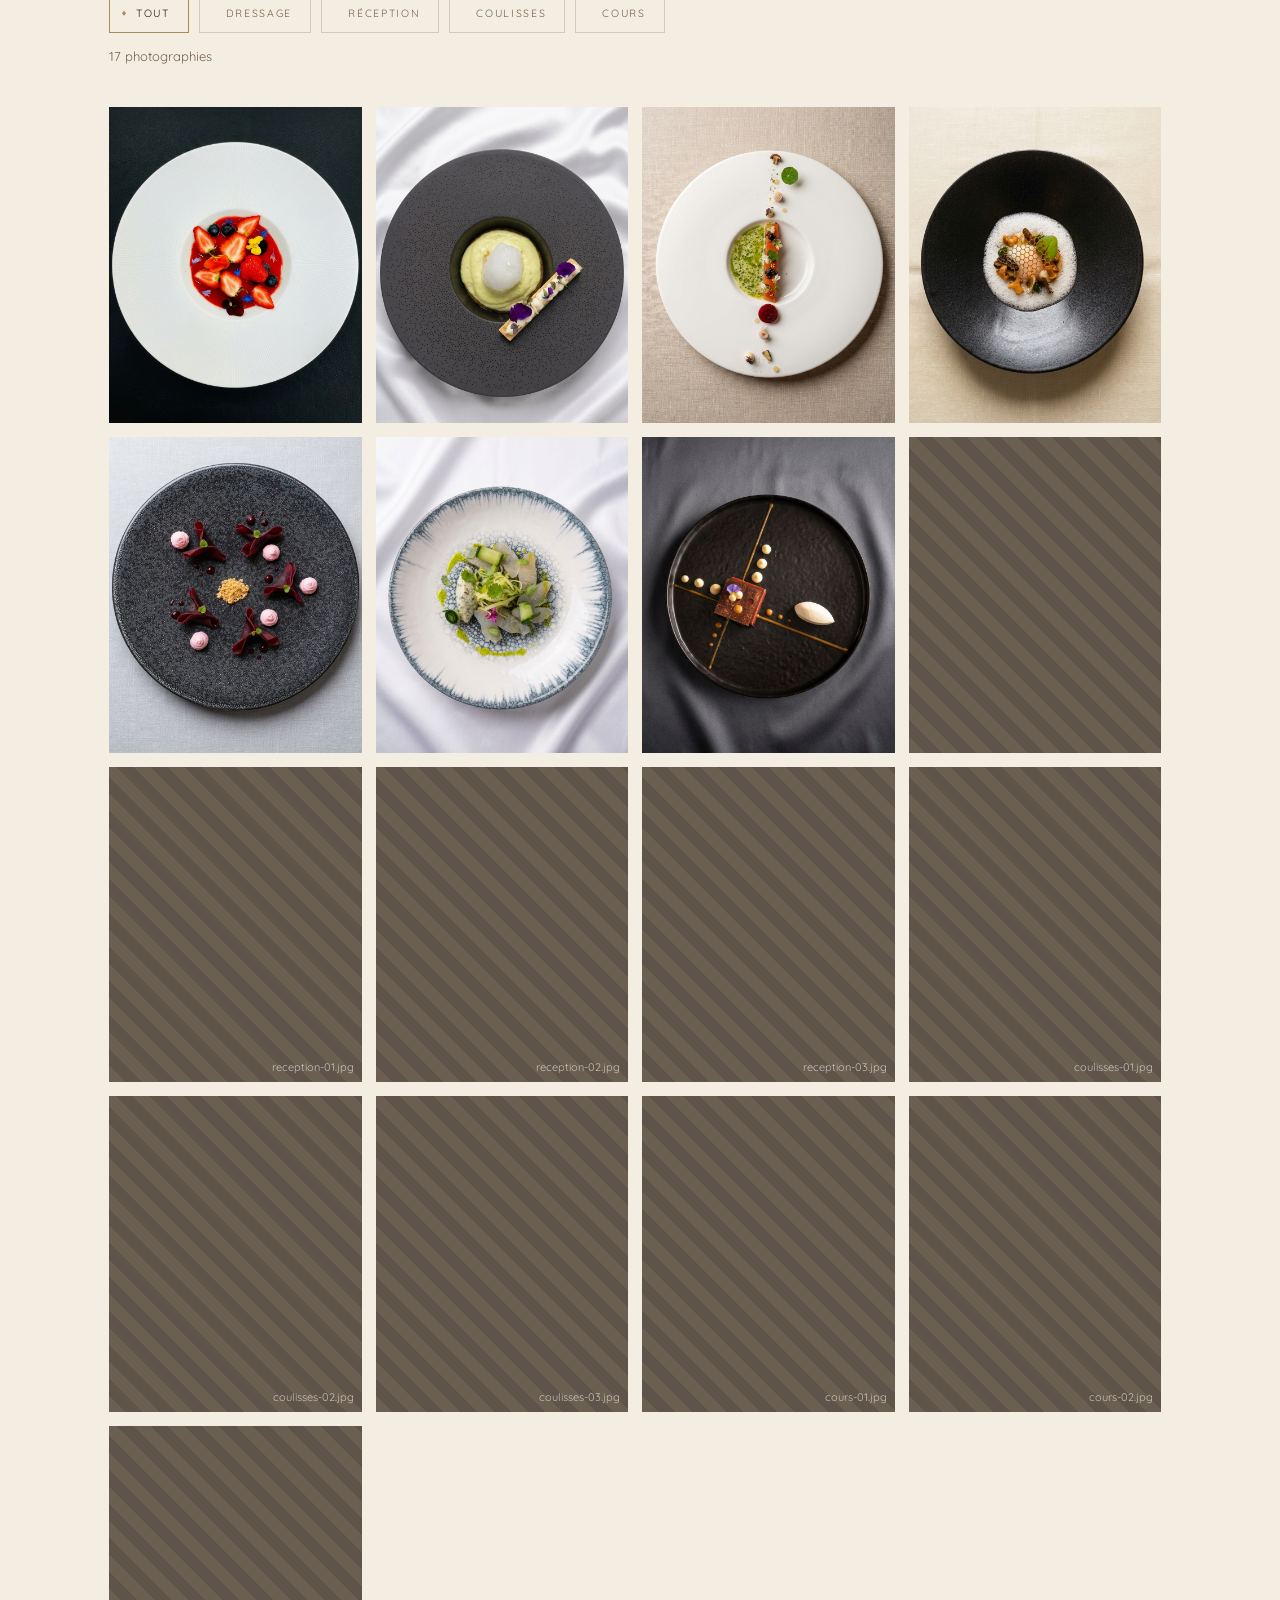
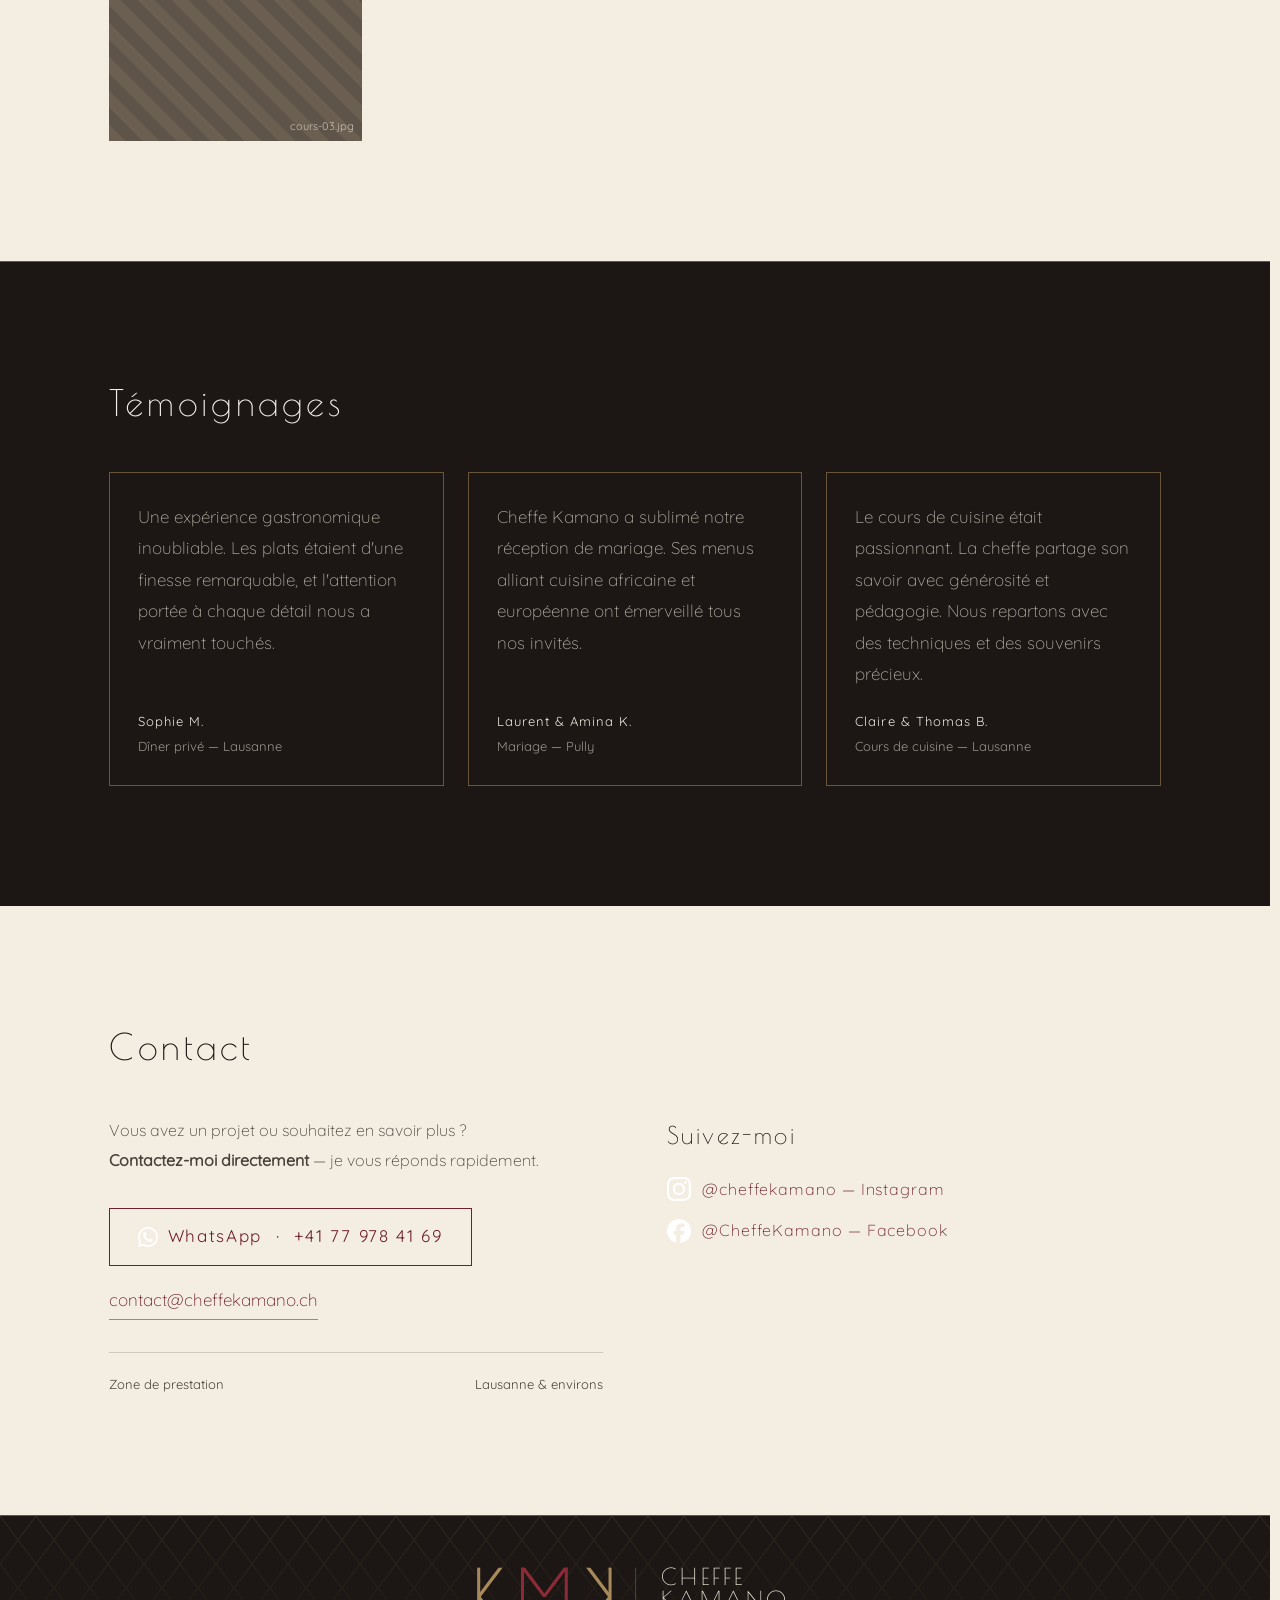
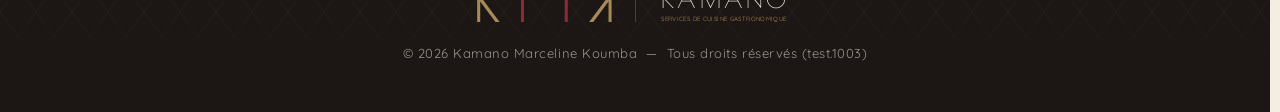
==== commit 65f88b52: "Lot 17 points 3 à 7 : maille Témoignages, couleur en dur, tuile hero, JSON-LD, e-mail Contact" ====
--- a/index.html
+++ b/index.html
@@ -32,7 +32,7 @@
       Aucune adresse : elle n'apparaît nulle part avant les mentions légales. -->
   <script type="application/ld+json">
   {
-    "@context": "https://schem1a.org",
+    "@context": "https://schema.org",
     "@type": "FoodEstablishment",
     "name": "Kamano Marceline Koumba",
     "alternateName": "Cheffe Kamano",
@@ -73,9 +73,14 @@
       </g>
     </g>
     <!-- Motif de losanges du hero — Lot 10, distinct du motif kmkMaille
-         (Témoignages/Footer). Un seul losange par tuile 36×48. -->
+         (Témoignages/Footer). Tuile complète à 5 losanges (LOT-17 §5) : les
+         4 de coin referment la maille, sinon on lit des losanges isolés. -->
     <pattern id="kmkLosangesHero" width="36" height="48" patternUnits="userSpaceOnUse">
       <path d="M18 0 L36 24 L18 48 L0 24 Z" fill="none" stroke="#A88A5A" stroke-width="1"></path>
+      <path d="M0 -24 L18 0 L0 24 L-18 0 Z" fill="none" stroke="#A88A5A" stroke-width="1"></path>
+      <path d="M36 -24 L54 0 L36 24 L18 0 Z" fill="none" stroke="#A88A5A" stroke-width="1"></path>
+      <path d="M0 24 L18 48 L0 72 L-18 48 Z" fill="none" stroke="#A88A5A" stroke-width="1"></path>
+      <path d="M36 24 L54 48 L36 72 L18 48 Z" fill="none" stroke="#A88A5A" stroke-width="1"></path>
     </pattern>
   </defs></svg>
 
@@ -85,7 +90,6 @@
   <svg width="0" height="0" style="position:absolute" aria-hidden="true">
     <defs>
       <pattern id="kmkMaille" width="36" height="48" patternUnits="userSpaceOnUse" patternTransform="translate(6,24)">
-        <rect x="0" y="0" width="36" height="48" fill="#1C1714"></rect>
         <g stroke="#A88A5A" stroke-width="0.45" stroke-opacity=".14" fill="none">
           <polygon points="2.5,24 18,3.5 33.5,24 18,44.5"></polygon>
           <polygon points="-15.5,0 0,-20.5 15.5,0 0,20.5"></polygon>
@@ -454,9 +458,6 @@
         6 · TÉMOIGNAGES — avis clients
         ================================================================= -->
     <section id="temoignages" class="temoignages reveal" data-fond="charbon" aria-labelledby="temoignages-titre">
-      <svg class="motif-bandeau" aria-hidden="true">
-        <rect width="100%" height="100%" fill="url(#kmkMaille)"></rect>
-      </svg>
       <div class="container">
         <h2 id="temoignages-titre" class="section__titre">Témoignages</h2>
 
--- a/style.css
+++ b/style.css
@@ -1265,6 +1265,7 @@
   text-decoration: none;
   border-bottom:   1px solid var(--kmk-filet-appuye);
   padding-bottom:  4px;
+  margin-bottom:   2rem;   /* évite le trait double avec le bloc pratique juste dessous, LOT-17 §7 */
   width:           fit-content;
   transition:      opacity var(--kmk-transition);
 }
@@ -1363,6 +1364,7 @@
    ========================================================================= */
 .temoignages {
   position:      relative;   /* ancre le bandeau de motif (Lot 9) */
+  border-top:    1px solid var(--kmk-filet-appuye);  /* filet or au joint crème → charbon, LOT-17 §2 */
   padding-block: 120px;
   background-color: var(--kmk-fond);   /* bandeau charbon via data-fond */
 }
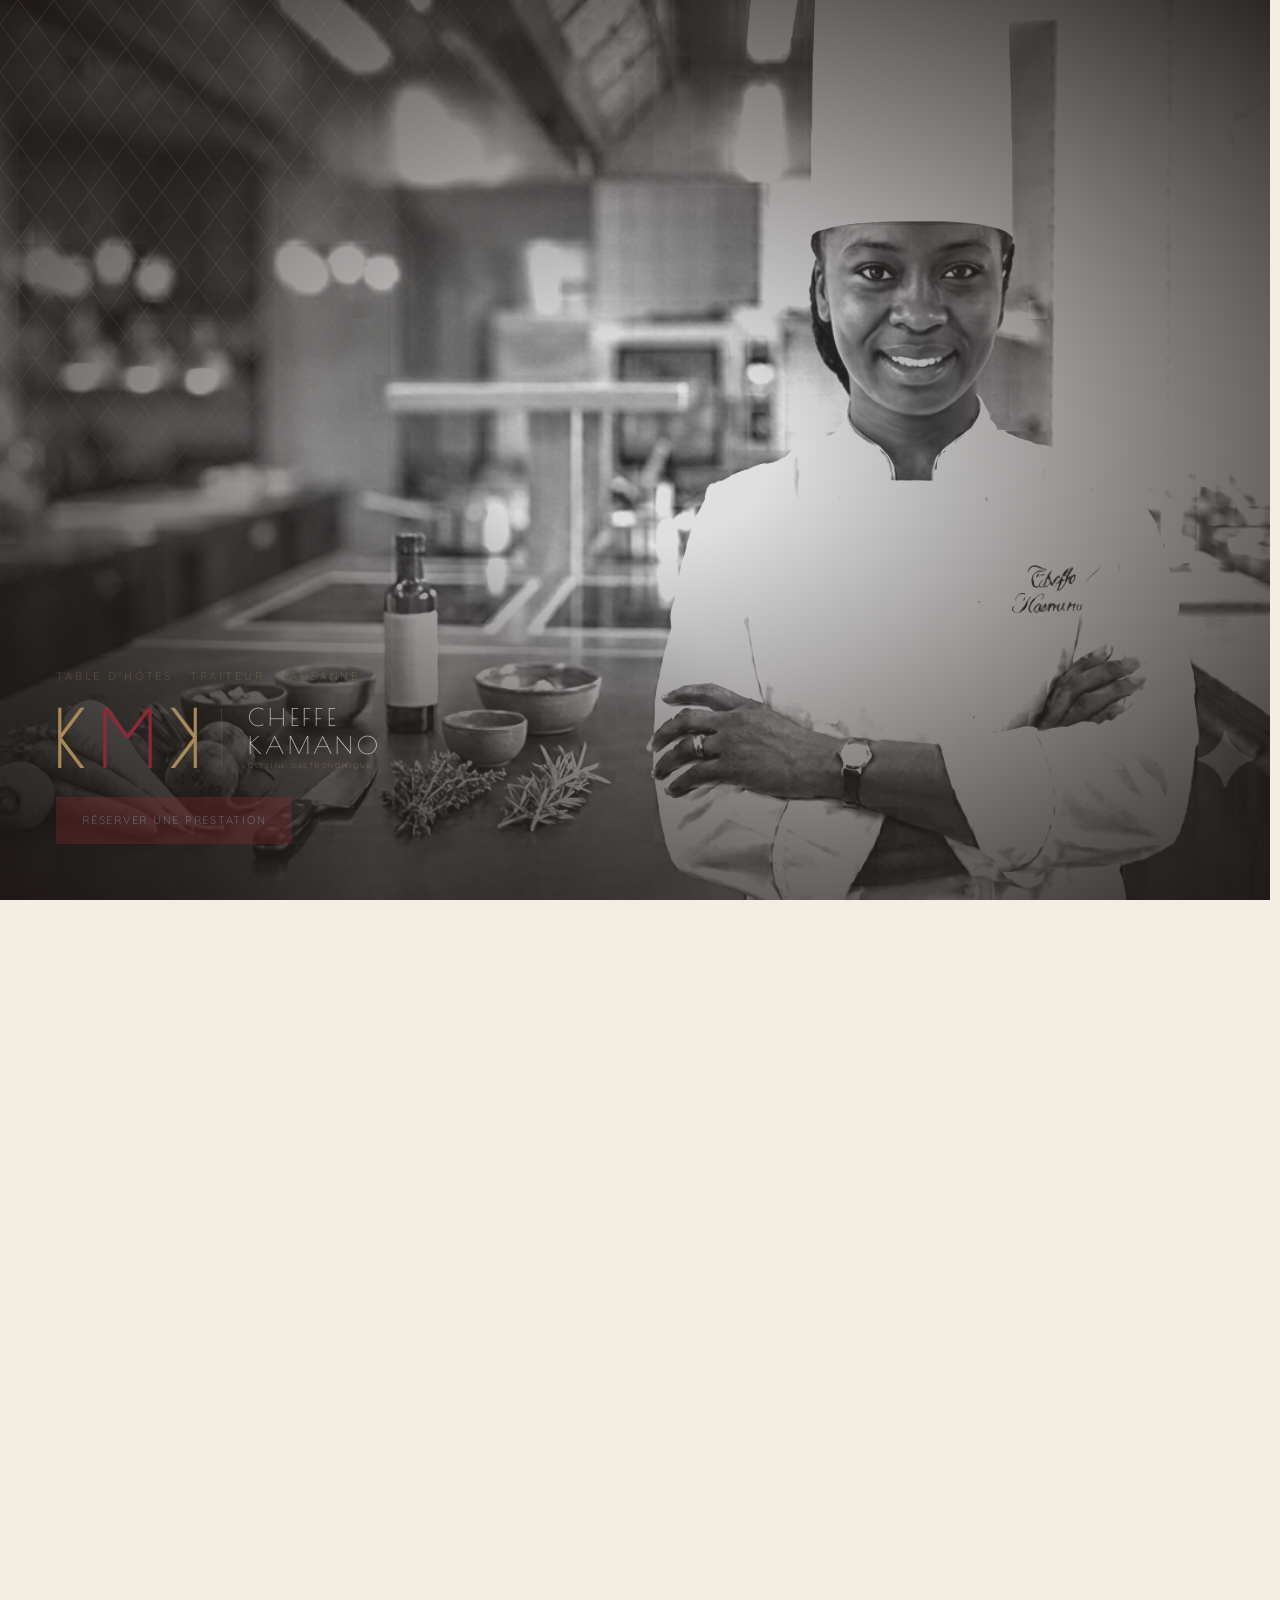
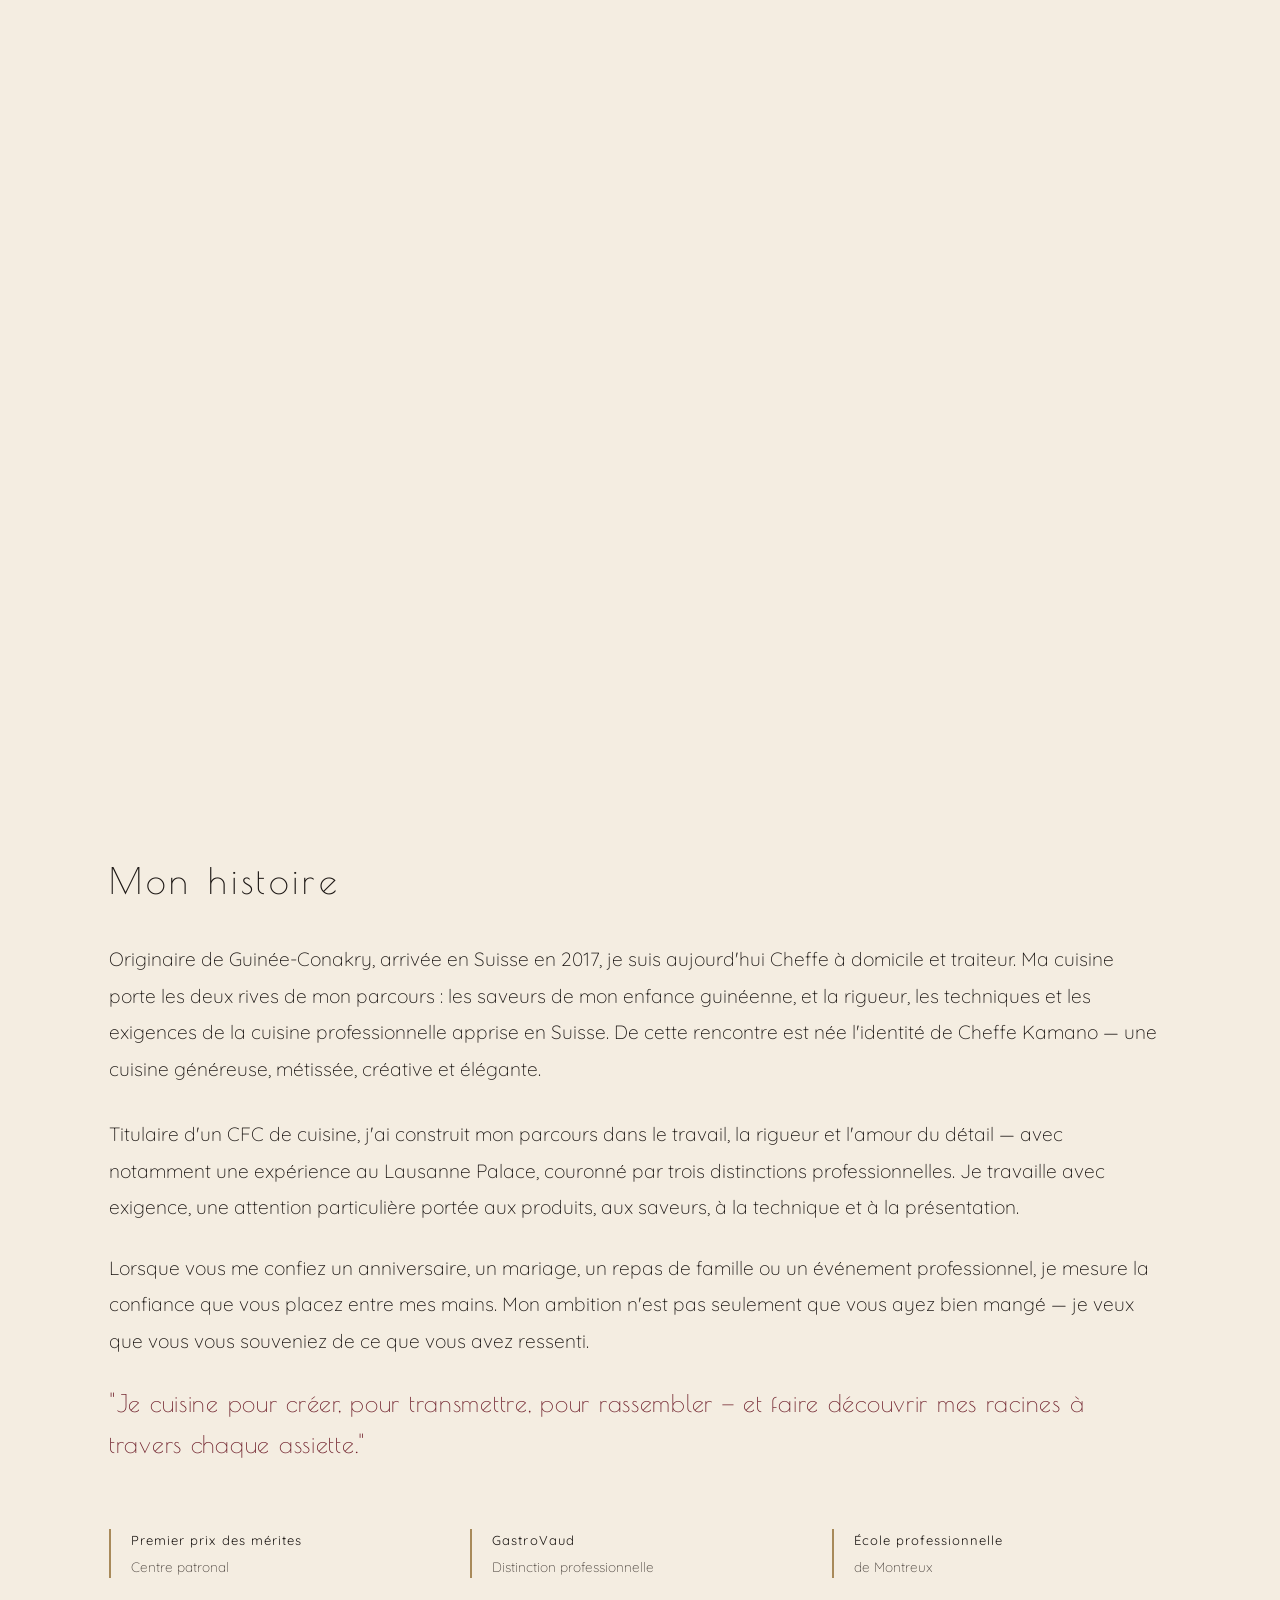
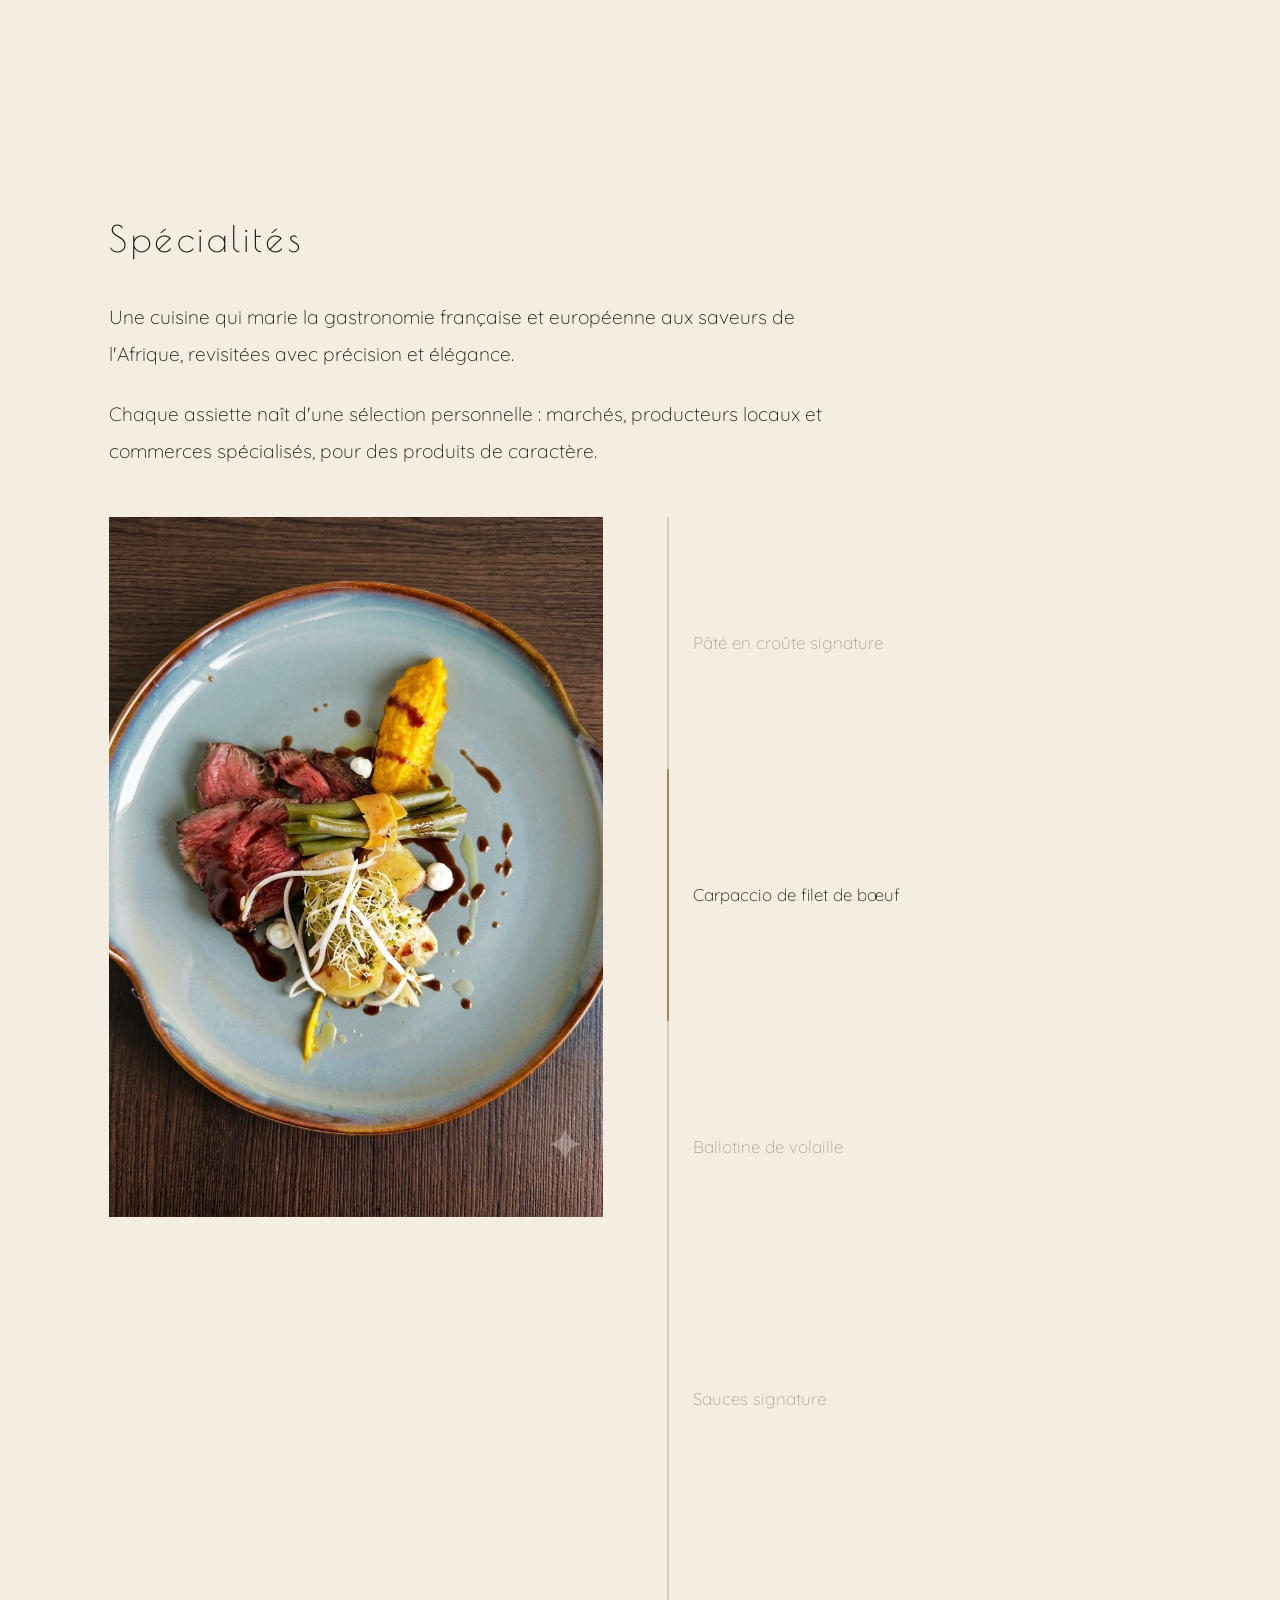
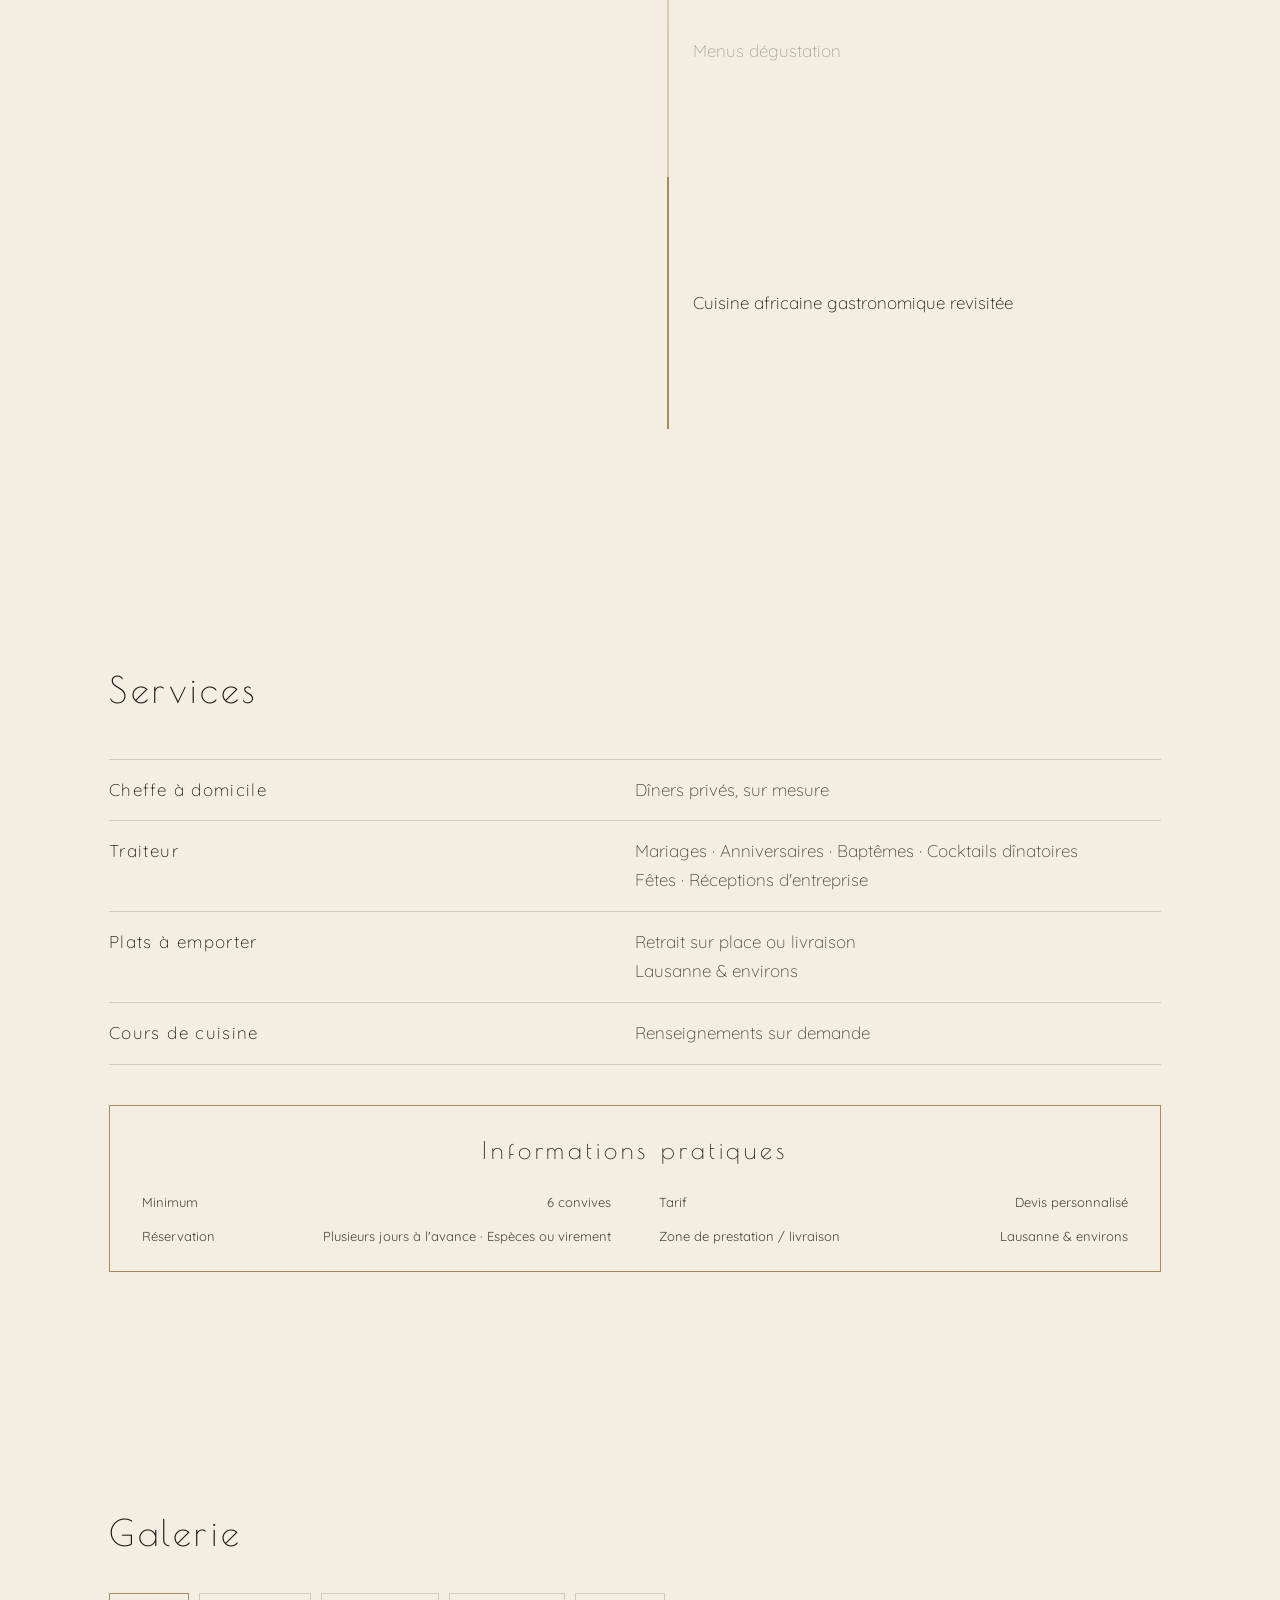
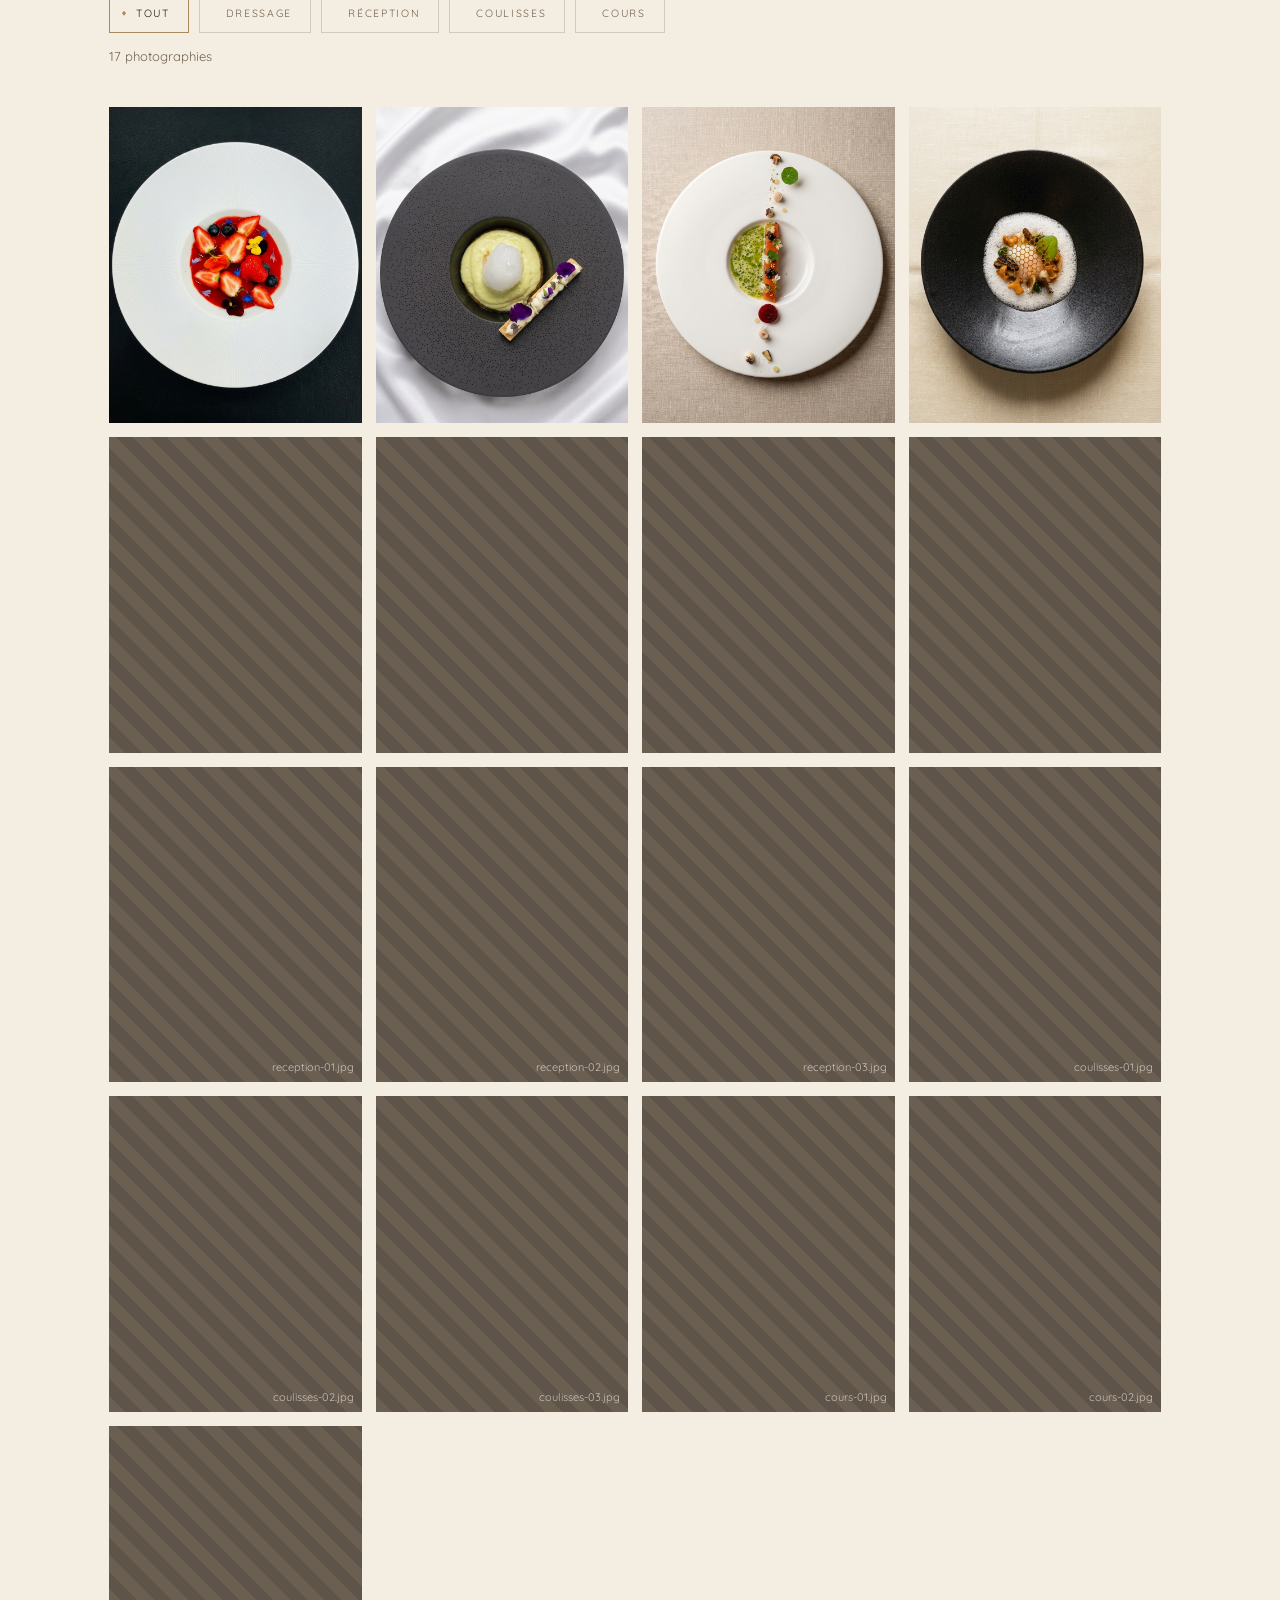
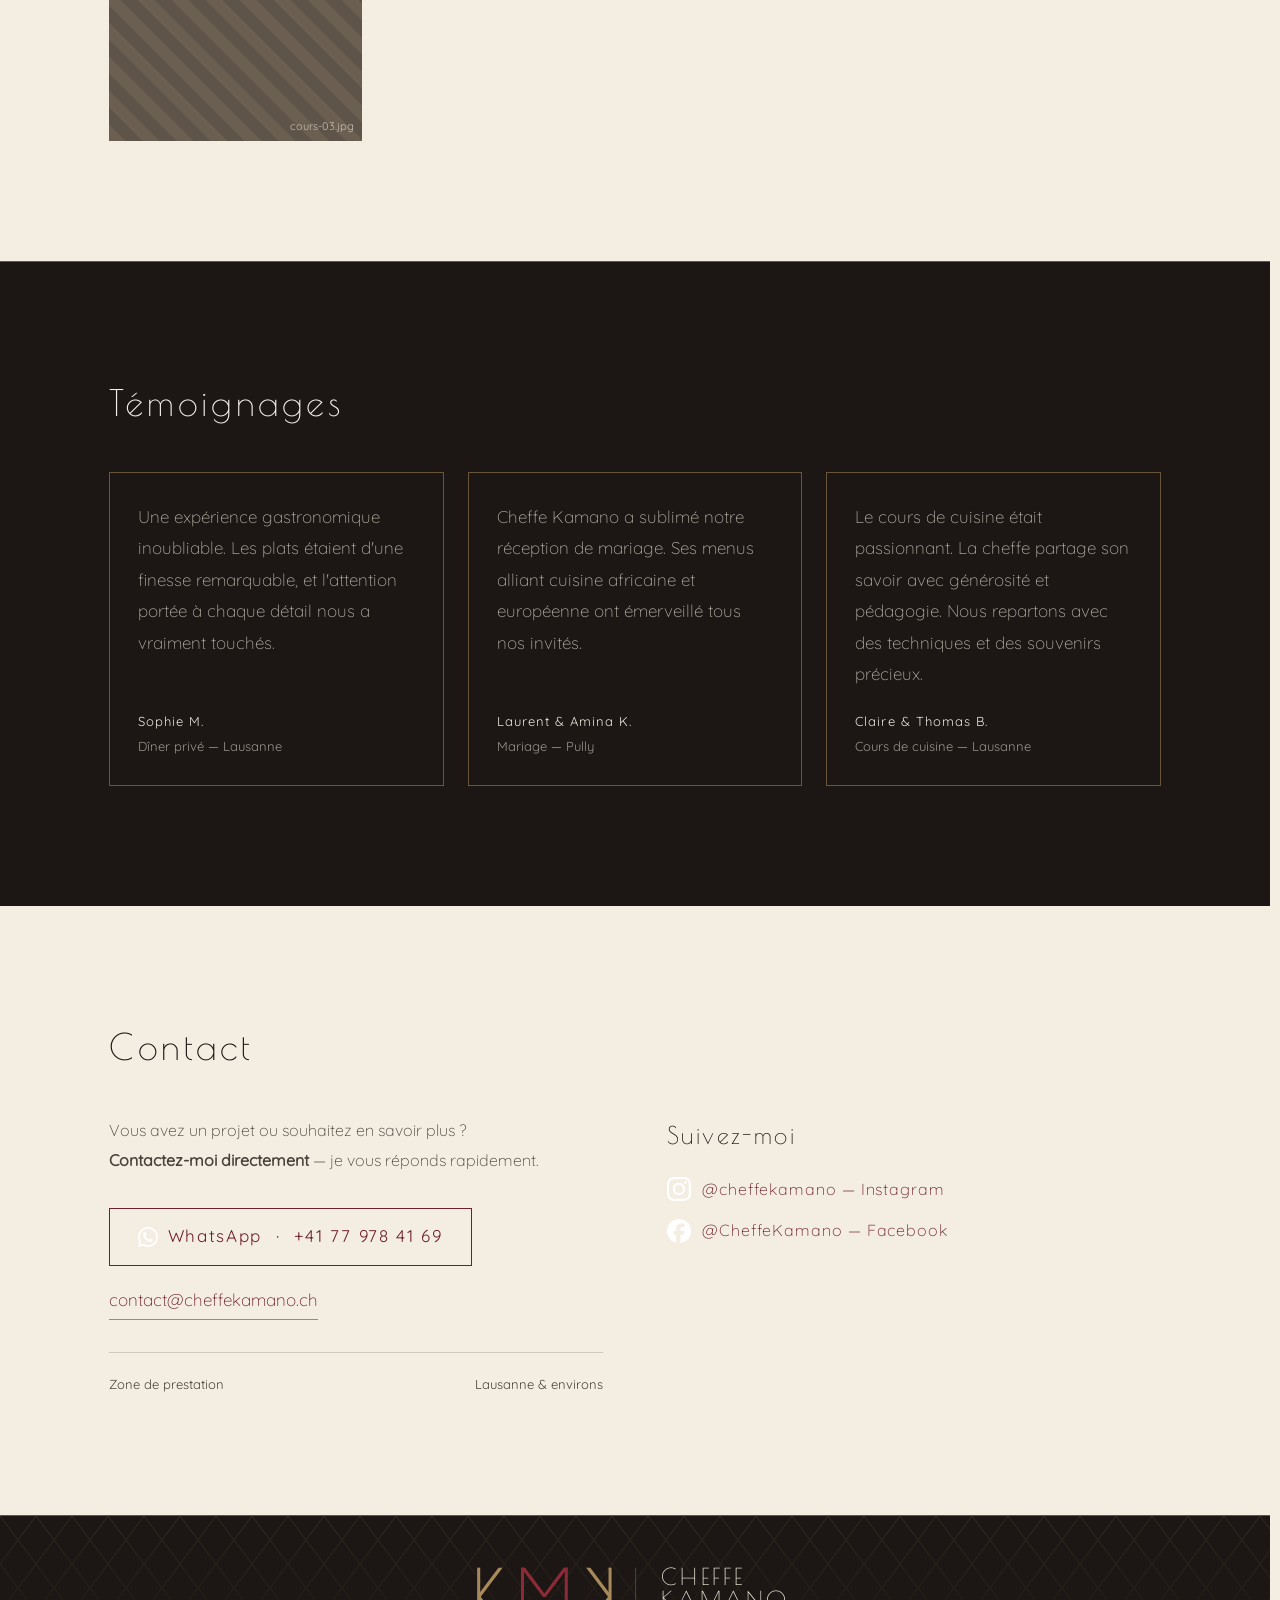
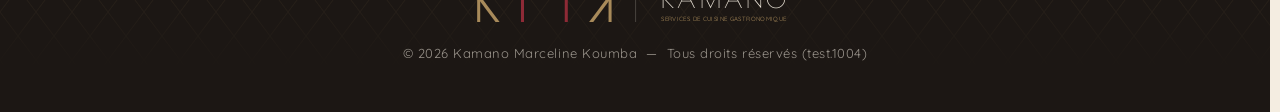
==== commit 2886c1fd: "Lot 17 points 3 à 7 : maille Témoignages, couleur en dur, tuile hero, JSON-LD, e-mail Contact" ====
--- a/index.html
+++ b/index.html
@@ -597,7 +597,7 @@
     <!-- Mentions — année injectée par script.js -->
     <p class="site-footer__mentions">
       &copy; <span class="footer-annee"></span> Kamano Marceline Koumba
-      &nbsp;—&nbsp; Tous droits réservés (test.1003)
+      &nbsp;—&nbsp; Tous droits réservés (test.1004)
     </p>
 
   </div>
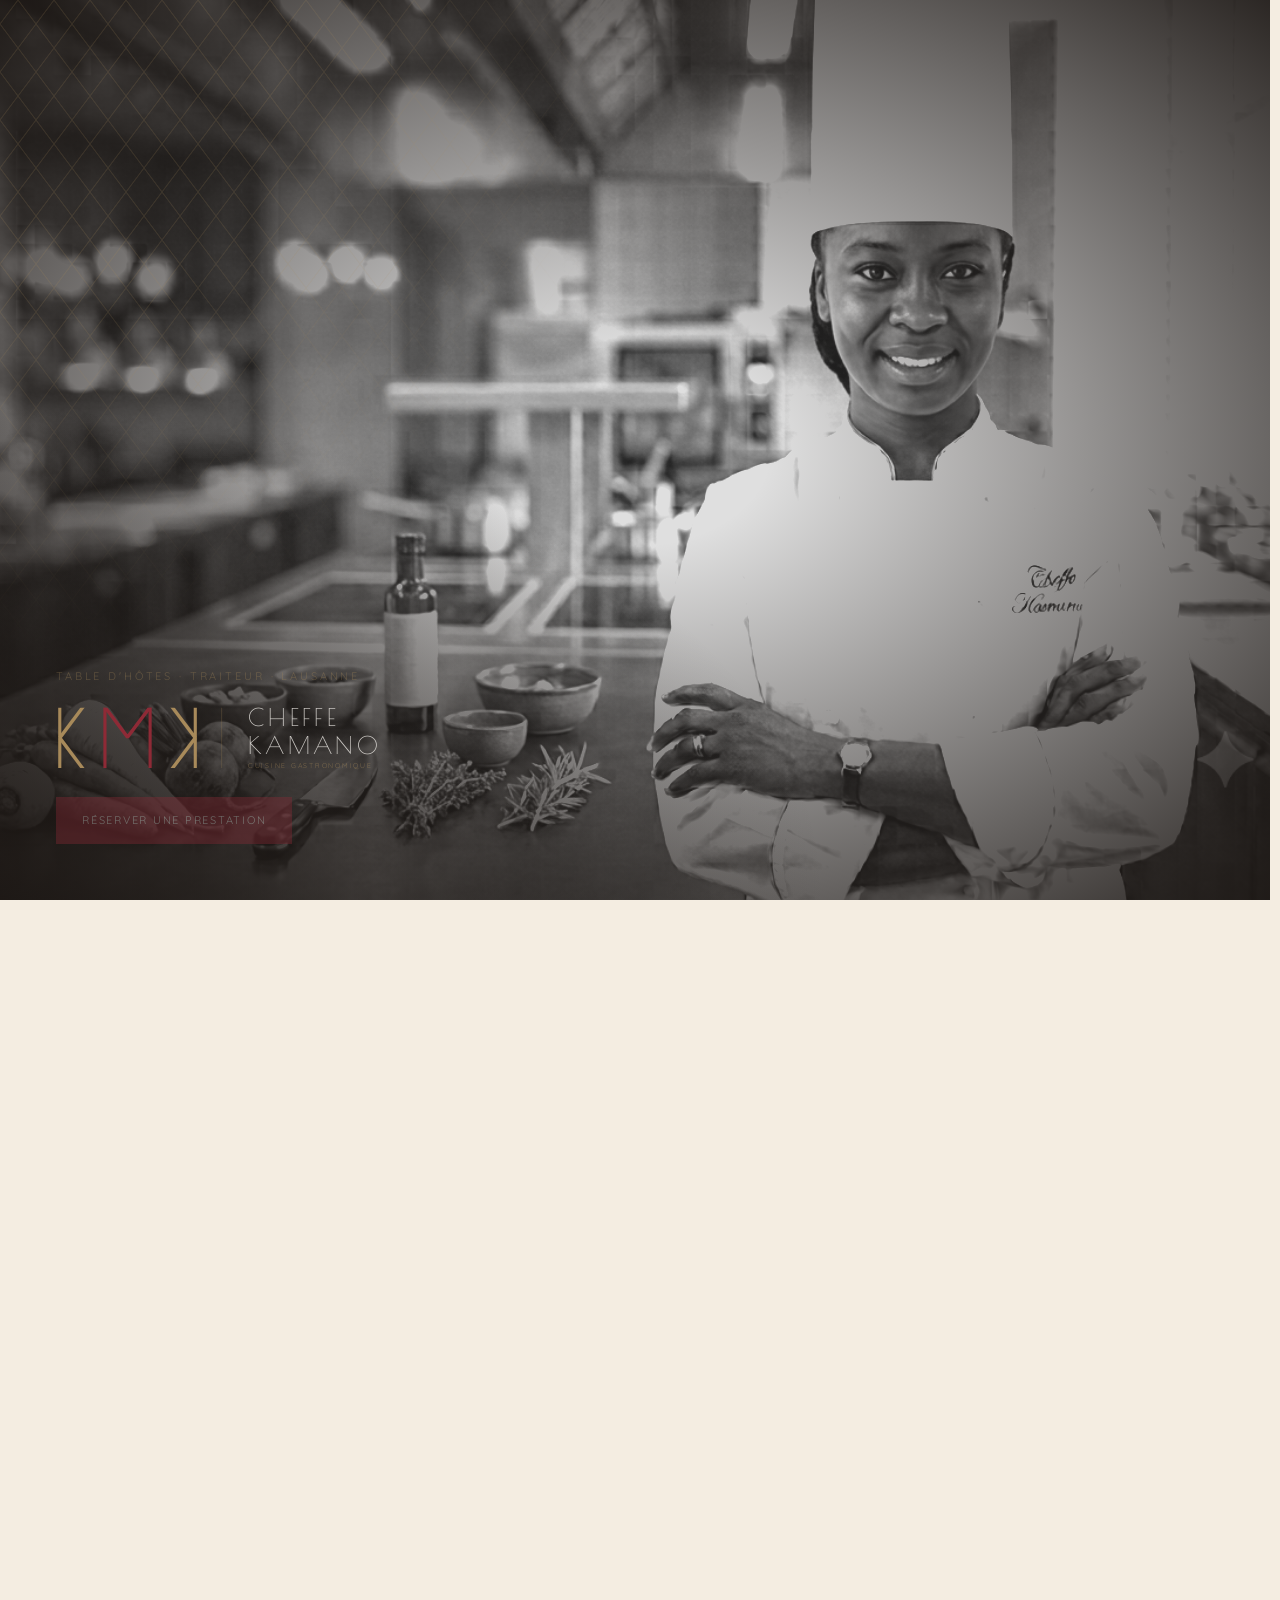
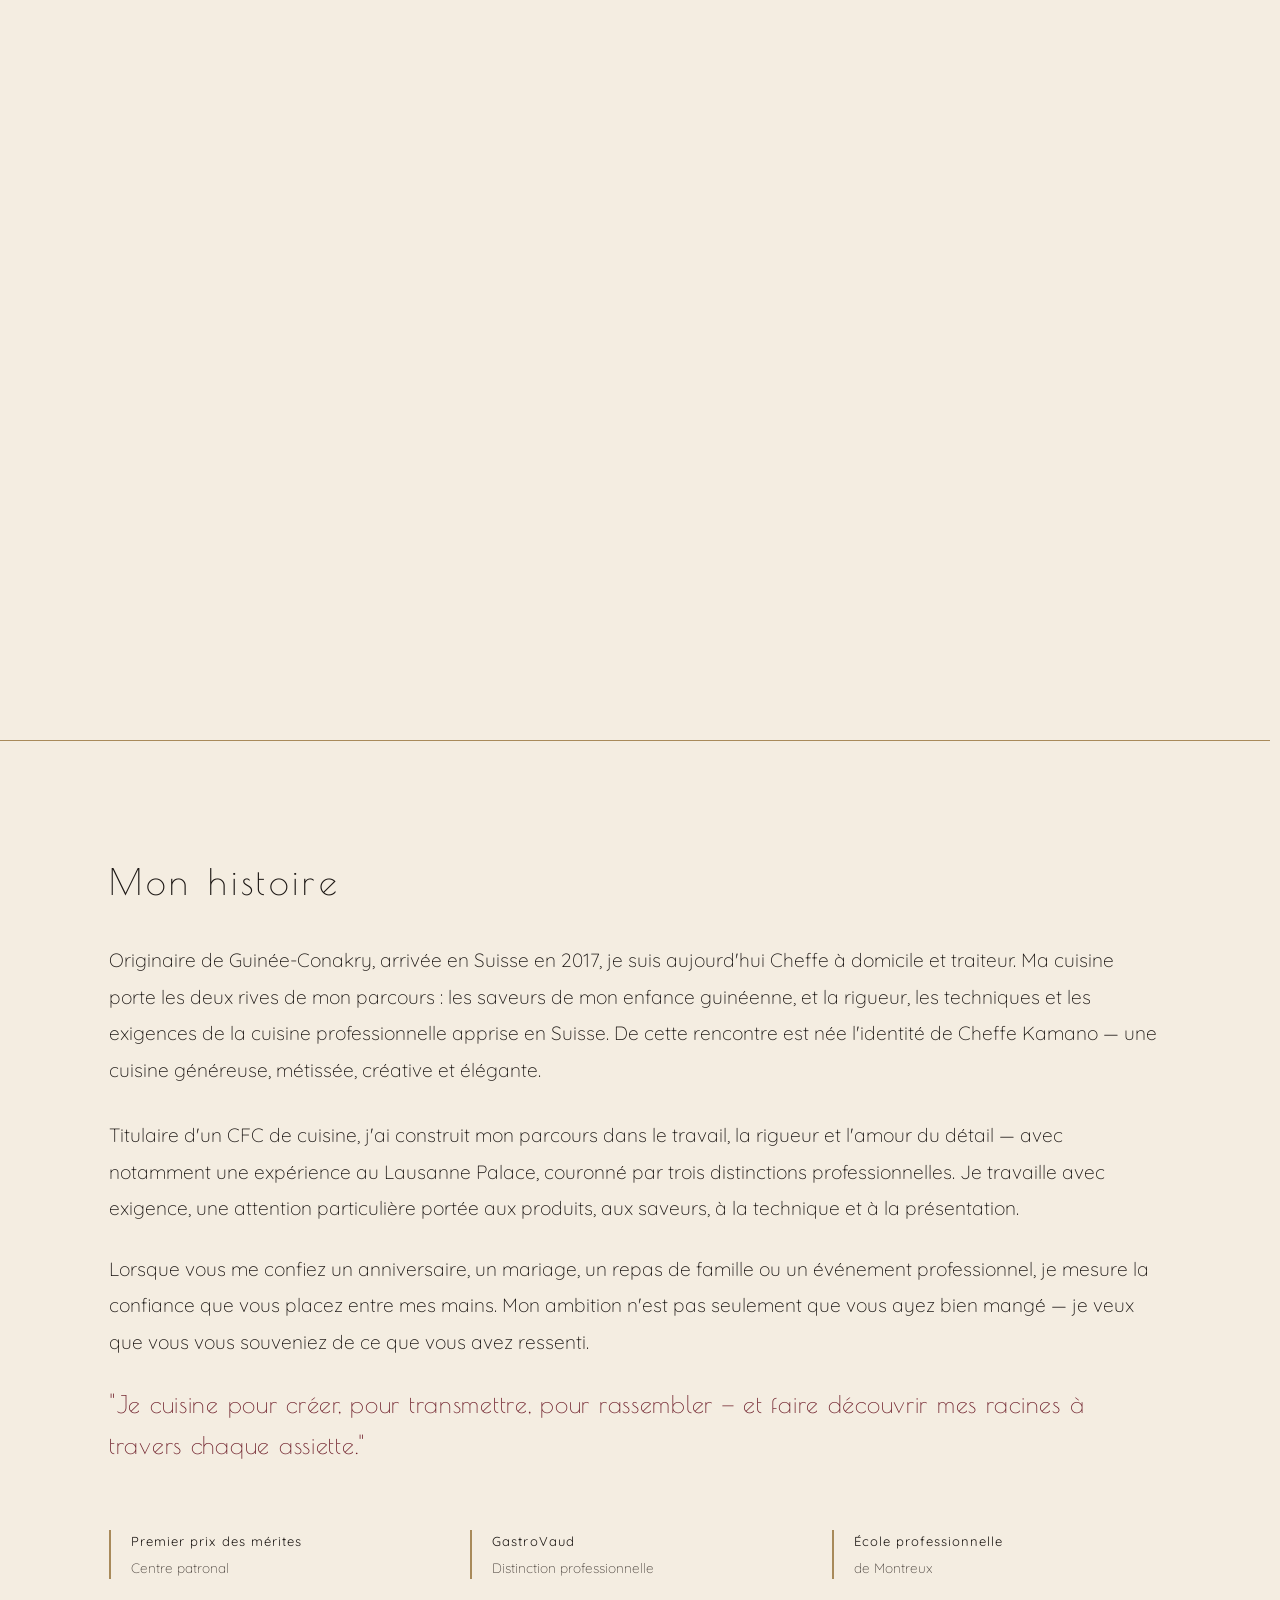
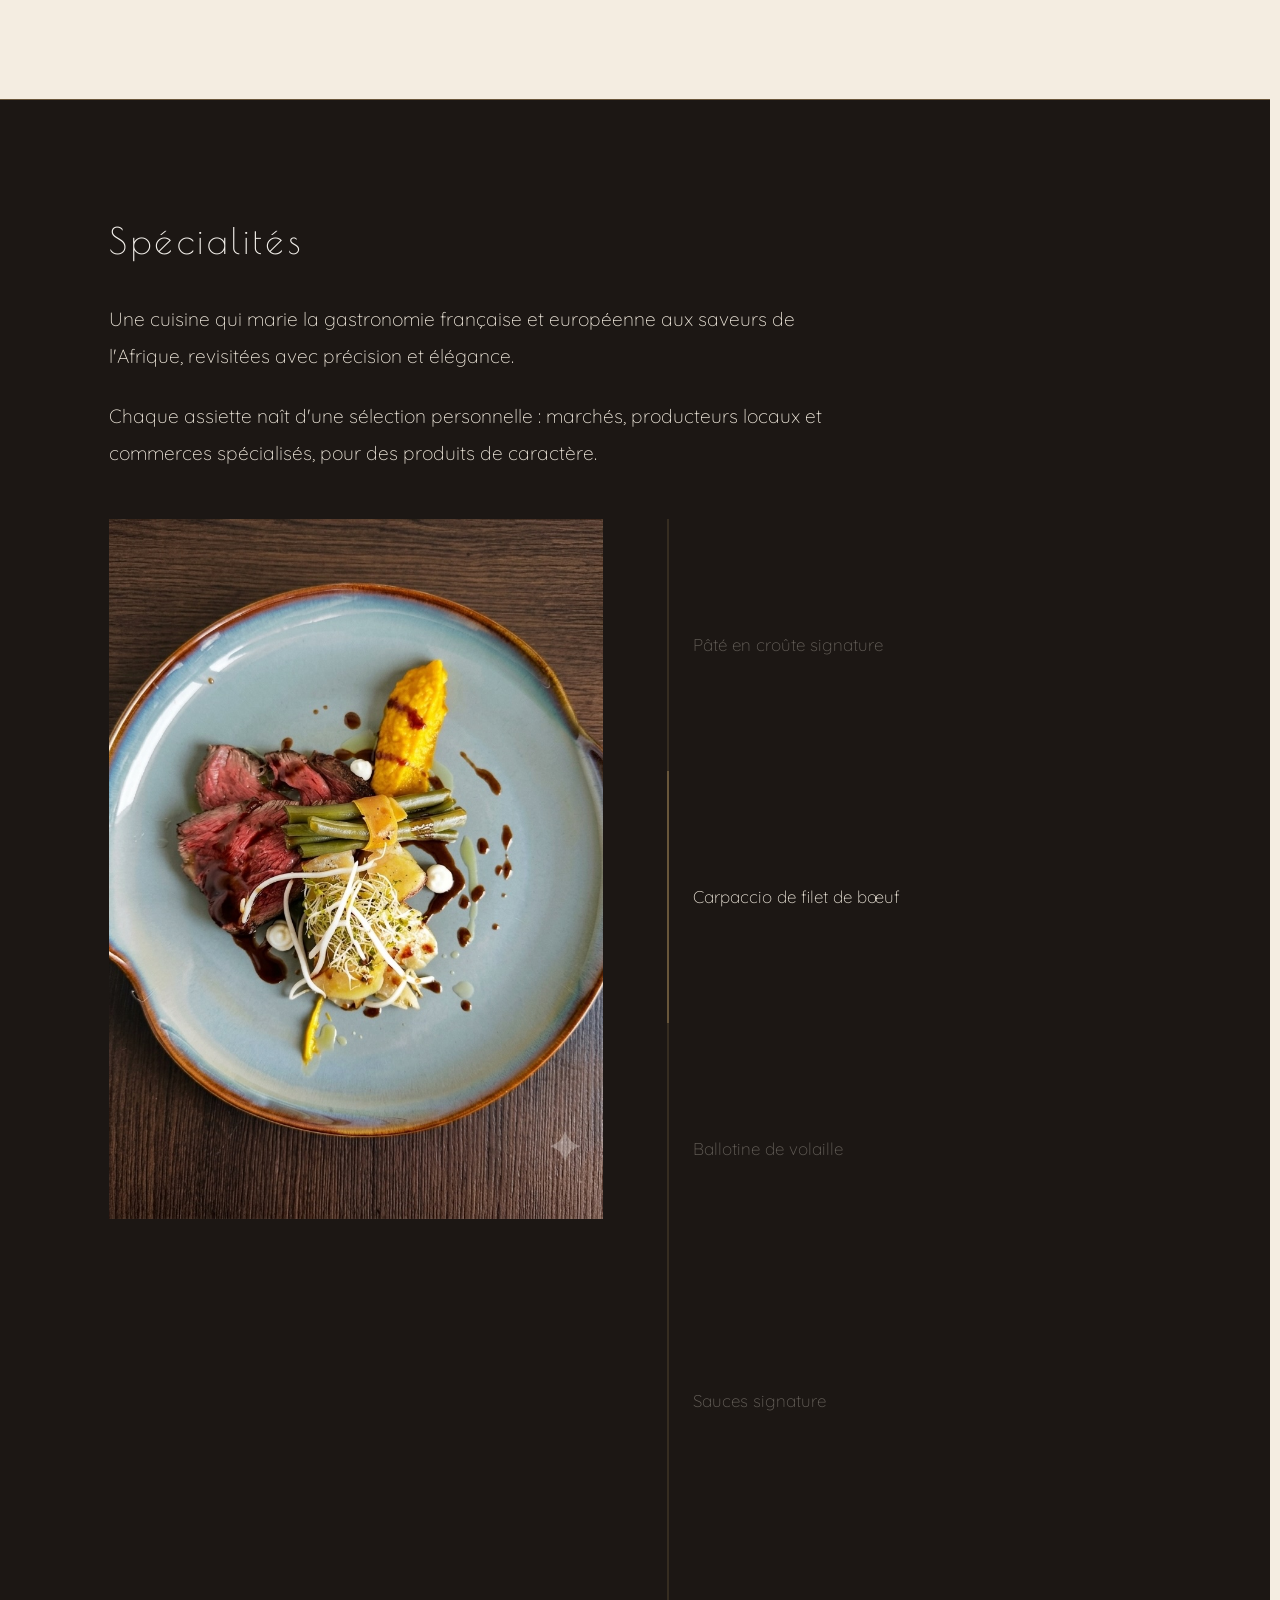
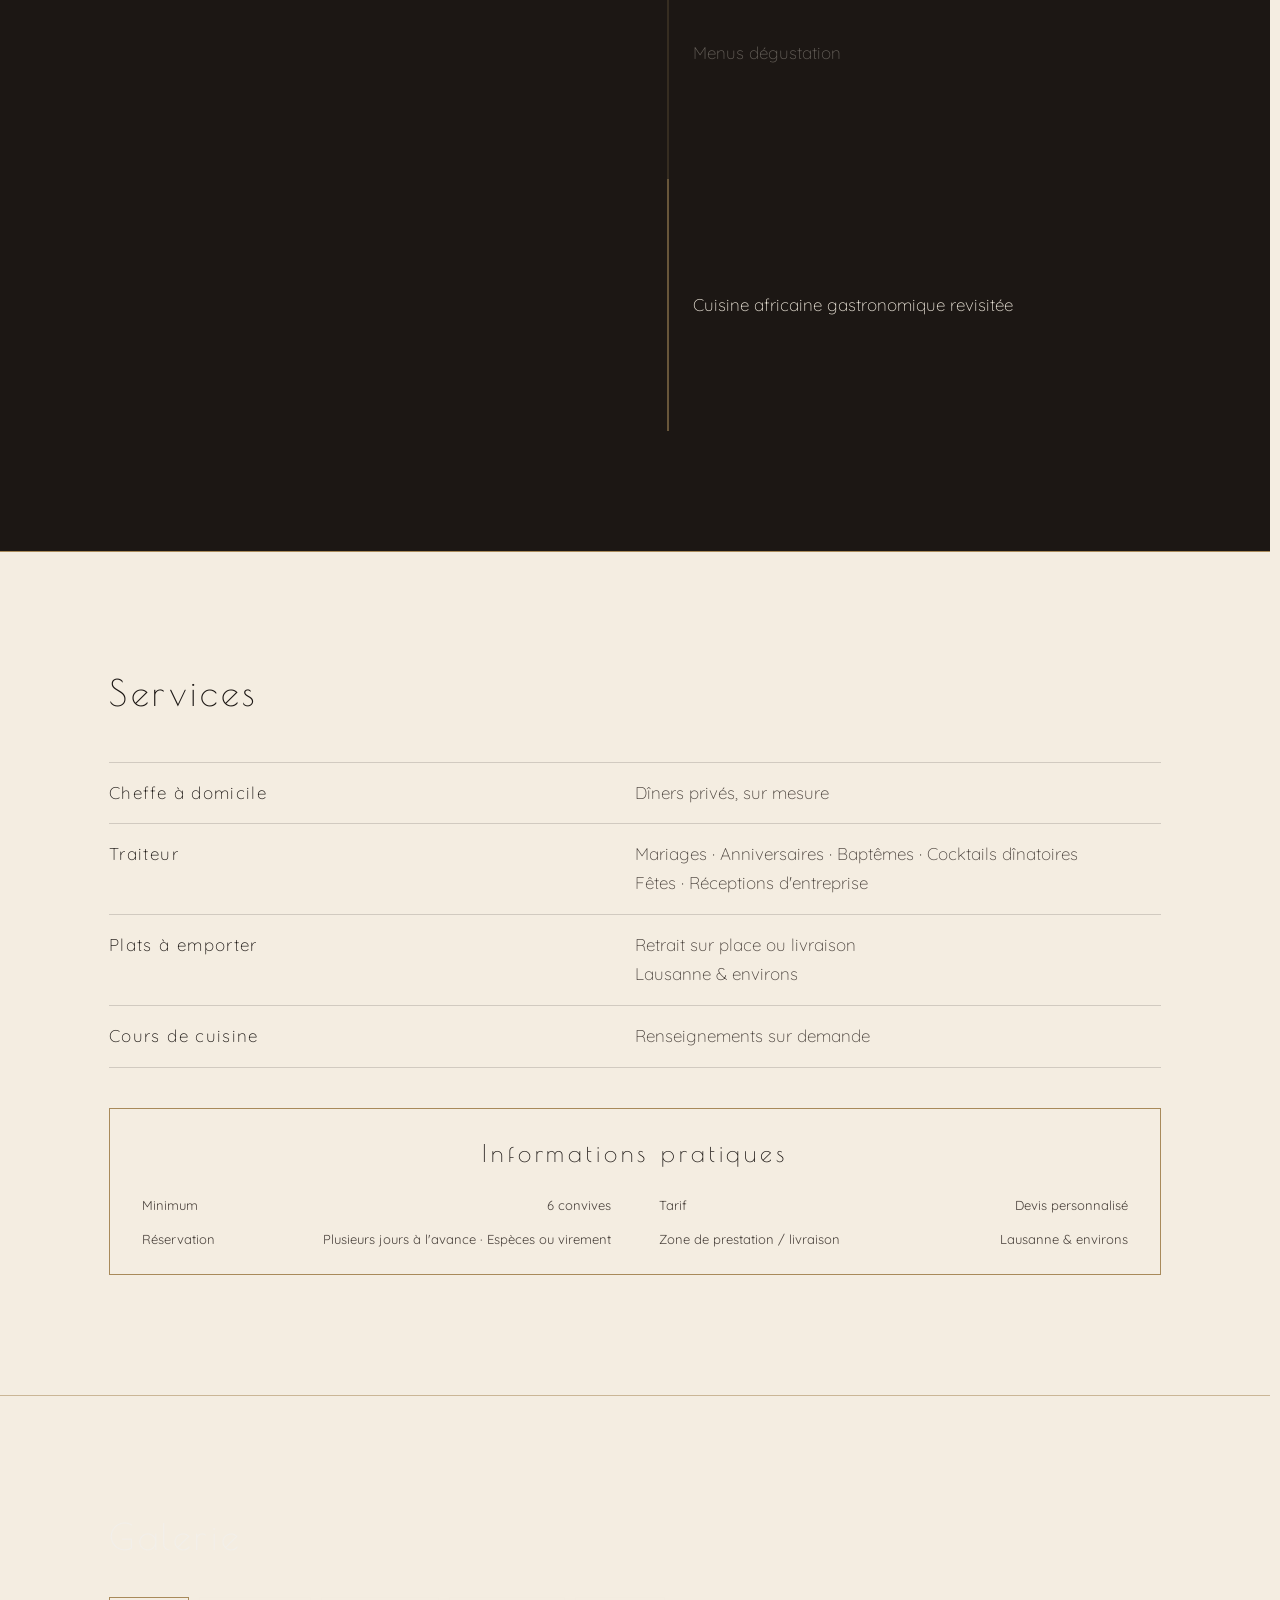
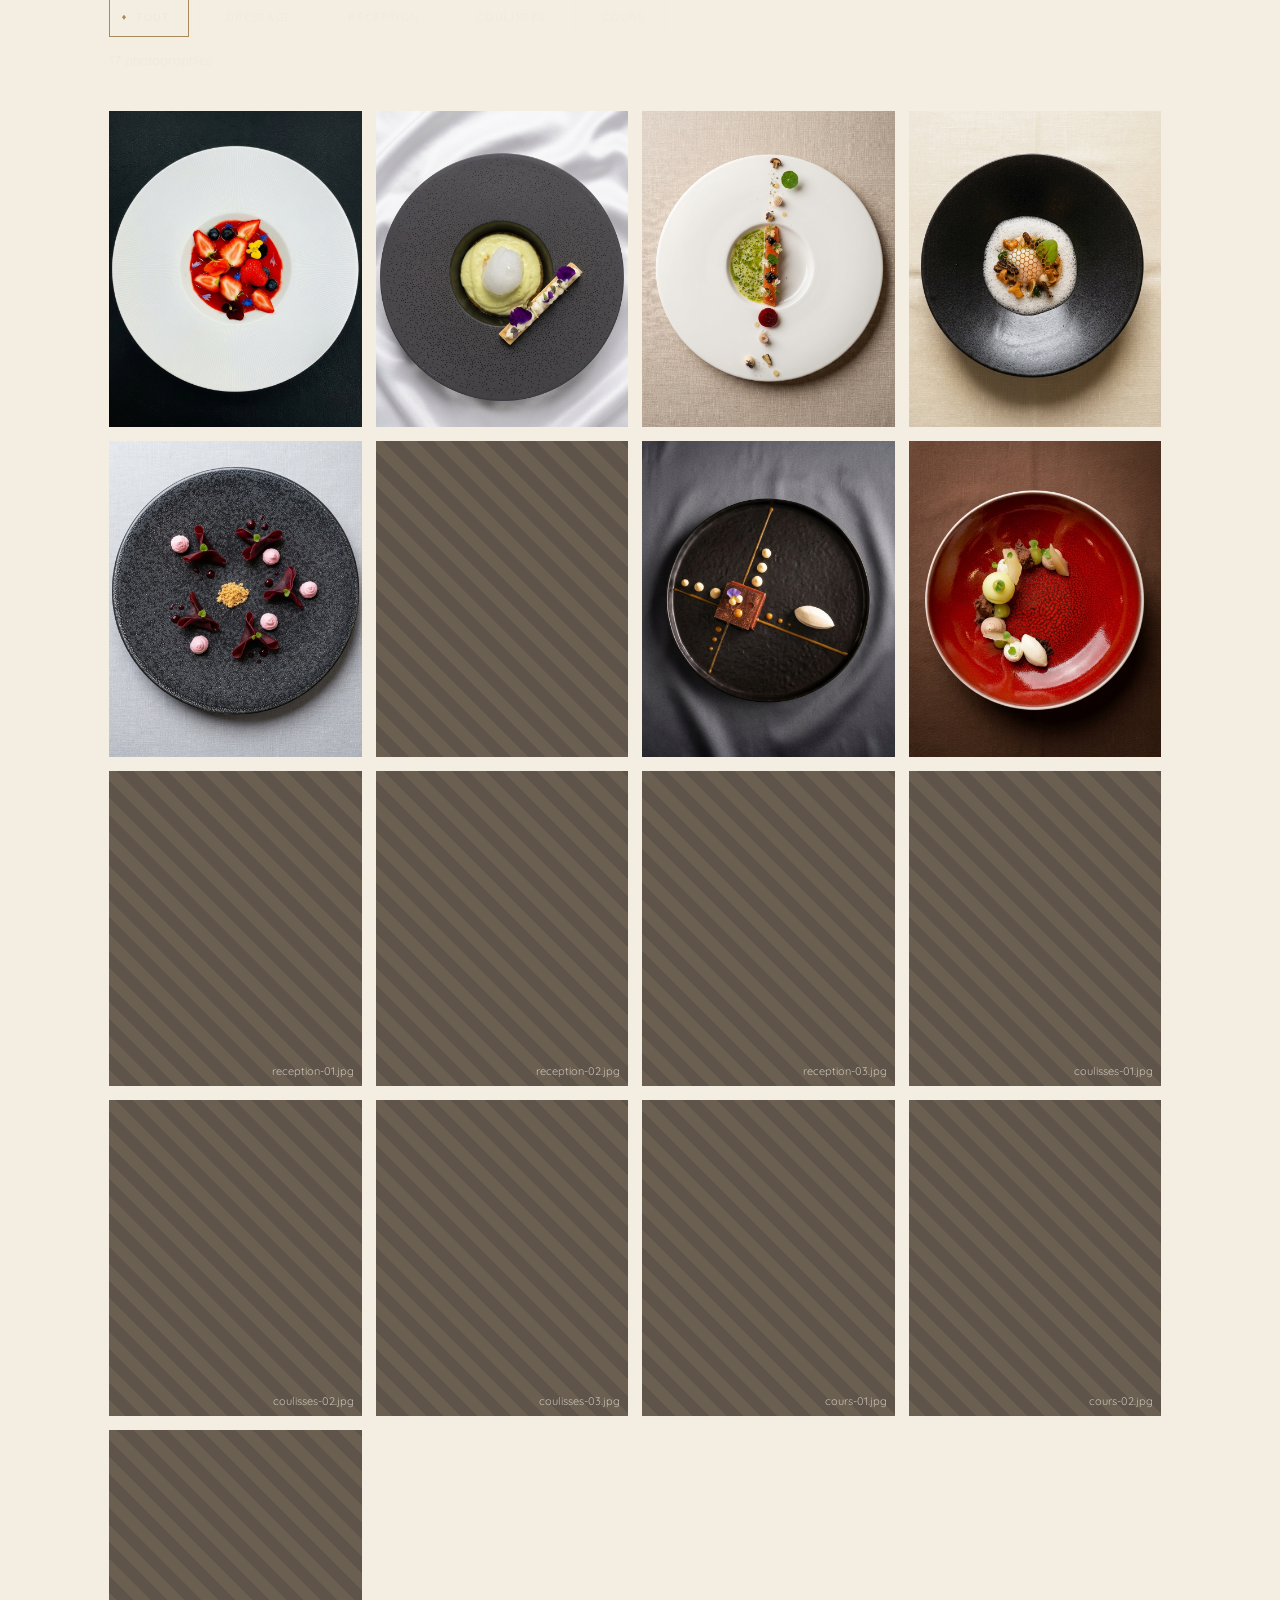
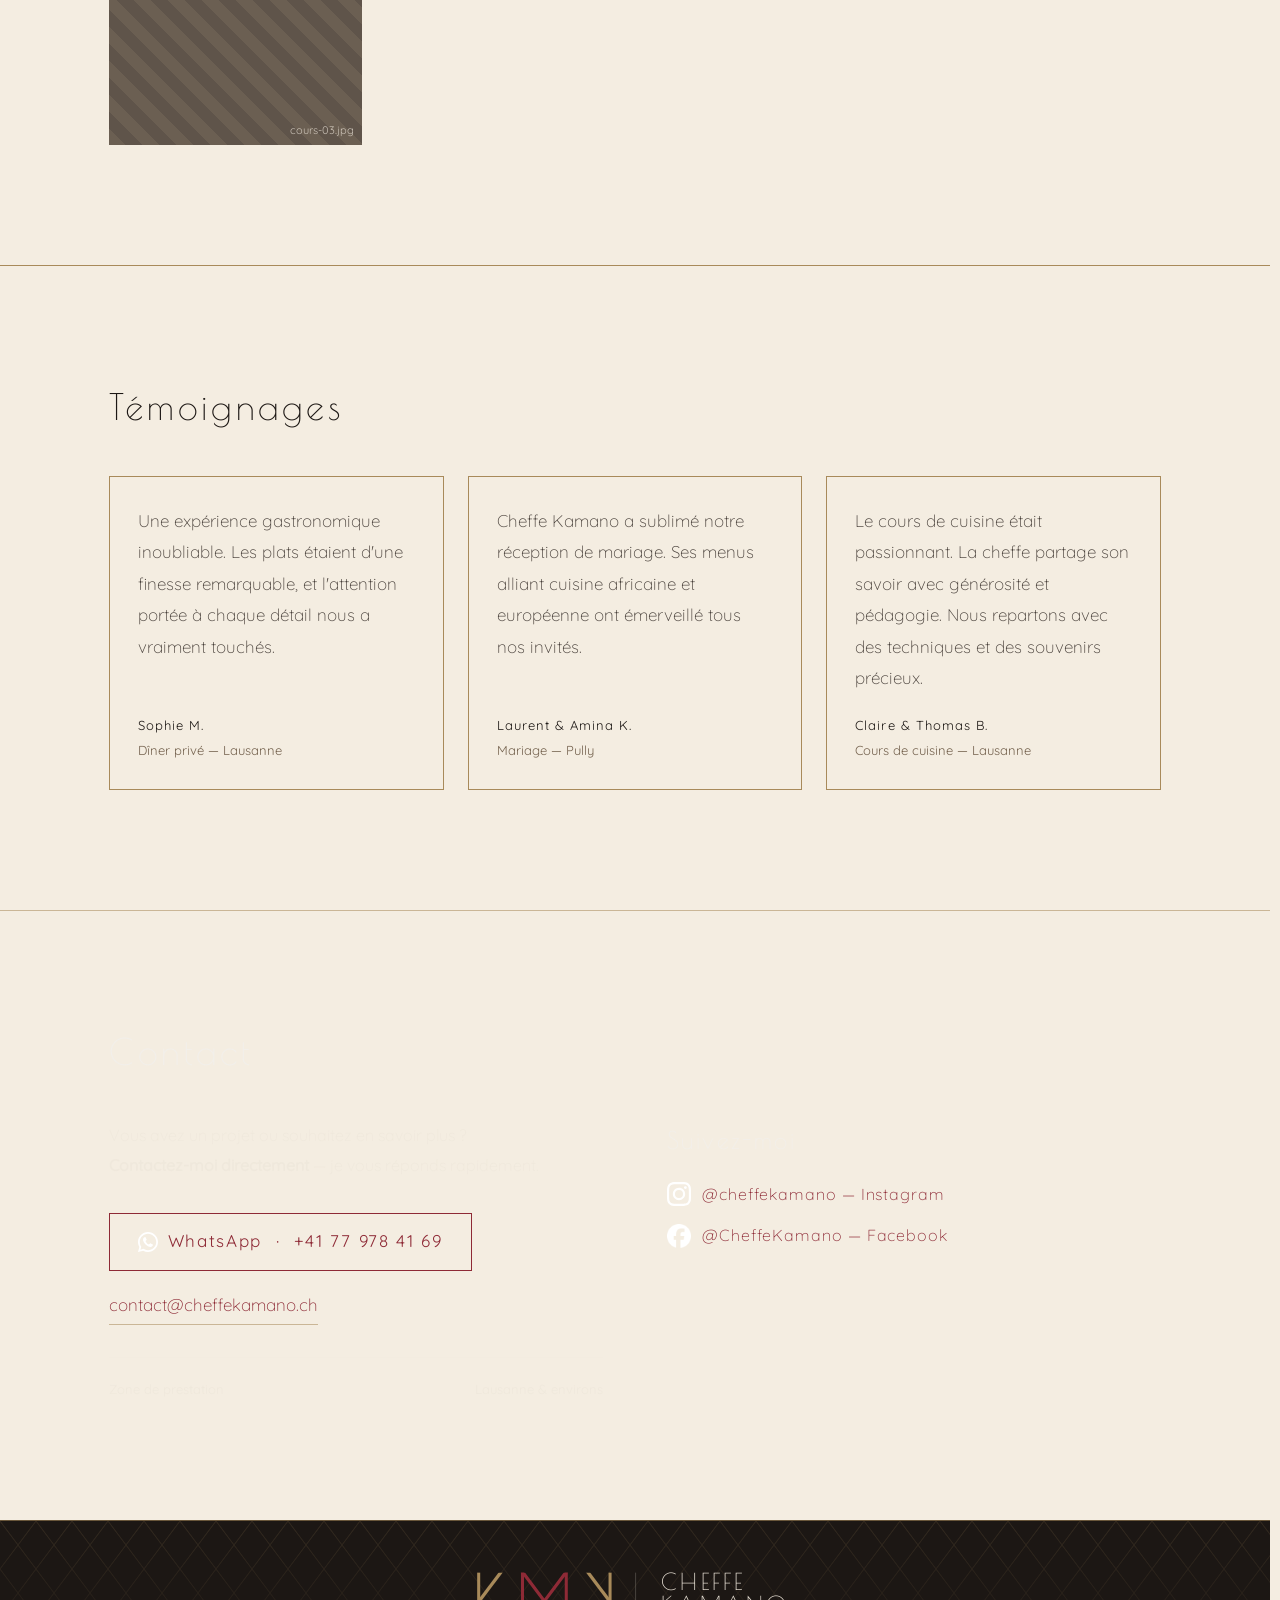
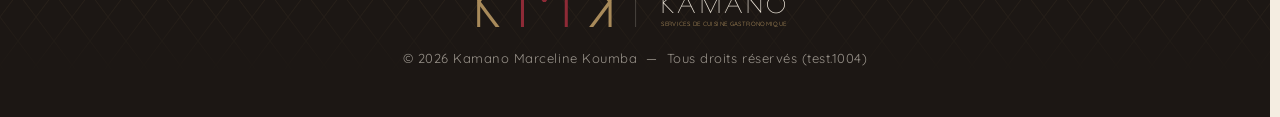
==== commit d10c57f8: "Lot 17 point 8 : alternance stricte crème/charbon sur les 7 sections" ====
--- a/index.html
+++ b/index.html
@@ -307,7 +307,7 @@
     <!-- =================================================================
          3 · SPÉCIALITÉS — cuisine, plats signatures, ce qui la distingue
          ================================================================= -->
-      <section id="specialites" class="specialites reveal" aria-labelledby="specialites-titre">
+      <section id="specialites" class="specialites reveal" data-fond="charbon" aria-labelledby="specialites-titre">
       <div class="container specialites__inner">
         <h2 id="specialites-titre" class="section__titre">Spécialités</h2>
 
@@ -418,7 +418,7 @@
             partir du tableau PHOTOS. Aucune figure écrite à la main ici :
             pour ajouter/modifier une photo, tout se passe dans script.js.
         ================================================================= -->
-    <section id="galerie" class="galerie reveal" aria-labelledby="galerie-titre">
+    <section id="galerie" class="galerie reveal" data-fond="charbon" aria-labelledby="galerie-titre">
       <div class="container">
         <h2 id="galerie-titre" class="section__titre">Galerie</h2>
 
@@ -457,7 +457,7 @@
     <!-- =================================================================
         6 · TÉMOIGNAGES — avis clients
         ================================================================= -->
-    <section id="temoignages" class="temoignages reveal" data-fond="charbon" aria-labelledby="temoignages-titre">
+    <section id="temoignages" class="temoignages reveal" aria-labelledby="temoignages-titre">
       <div class="container">
         <h2 id="temoignages-titre" class="section__titre">Témoignages</h2>
 
@@ -507,7 +507,7 @@
     <!-- =====================================================================
         7 · CONTACT — actions de contact + réseaux + infos pratiques
         ===================================================================== -->
-    <section id="contact" class="contact reveal" aria-labelledby="contact-titre">
+    <section id="contact" class="contact reveal" data-fond="charbon" aria-labelledby="contact-titre">
       <div class="container">
         <h2 id="contact-titre" class="section__titre">Contact</h2>
 
--- a/style.css
+++ b/style.css
@@ -1364,7 +1364,6 @@
    ========================================================================= */
 .temoignages {
   position:      relative;   /* ancre le bandeau de motif (Lot 9) */
-  border-top:    1px solid var(--kmk-filet-appuye);  /* filet or au joint crème → charbon, LOT-17 §2 */
   padding-block: 120px;
   background-color: var(--kmk-fond);   /* bandeau charbon via data-fond */
 }
@@ -1683,6 +1682,16 @@
   }
 }
 
+/* Filet d'or à chaque frontière entre sections — l'alternance crème/charbon
+   remplace tout autre dispositif de séparation (LOT-17 §8). Le pied de page
+   a déjà le sien, posé au Lot 16. */
+.histoire,
+.specialites,
+.services,
+.galerie,
+.temoignages,
+.contact { border-top: 1px solid var(--kmk-filet-appuye); }
+
 /* =========================================================================
    REVEAL AU SCROLL — LOT-17 §1 (correctif du 07.09.2026)
    L'état initial porte sur les enfants du .container, pas sur la section :
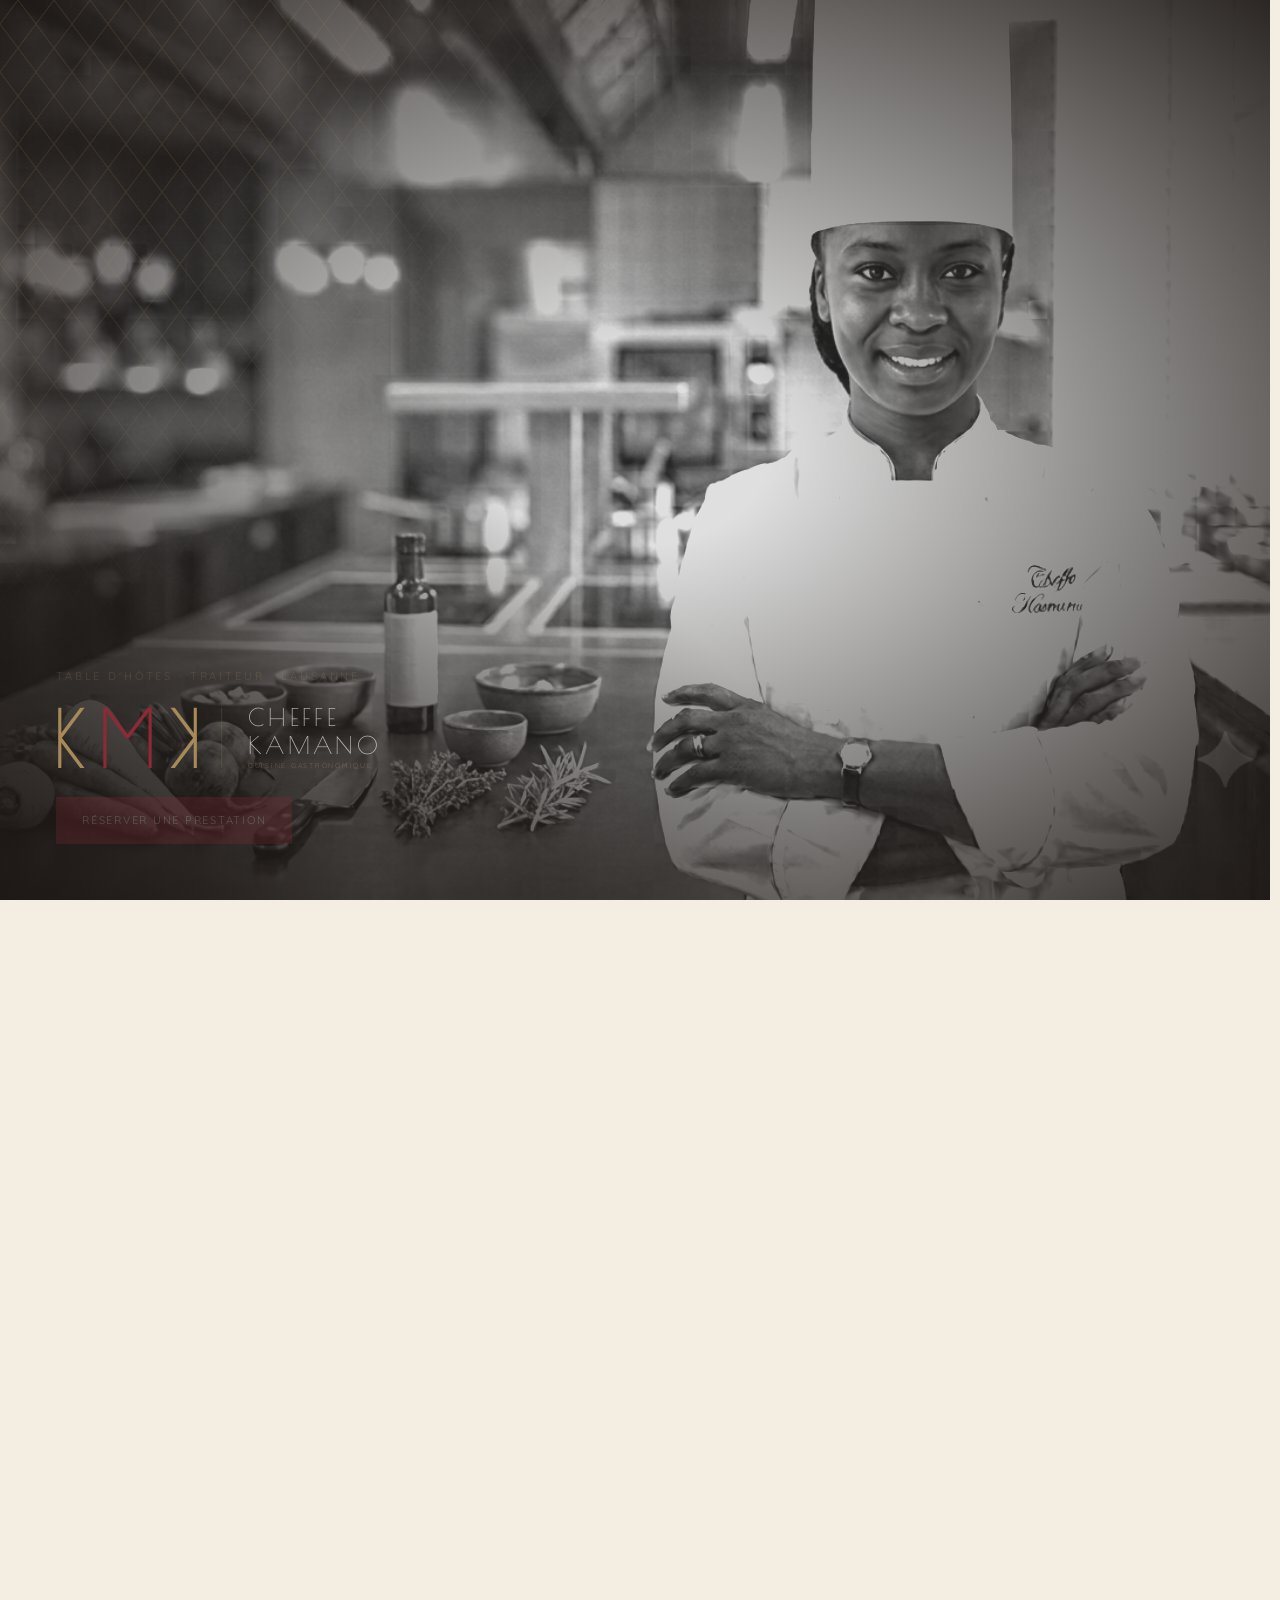
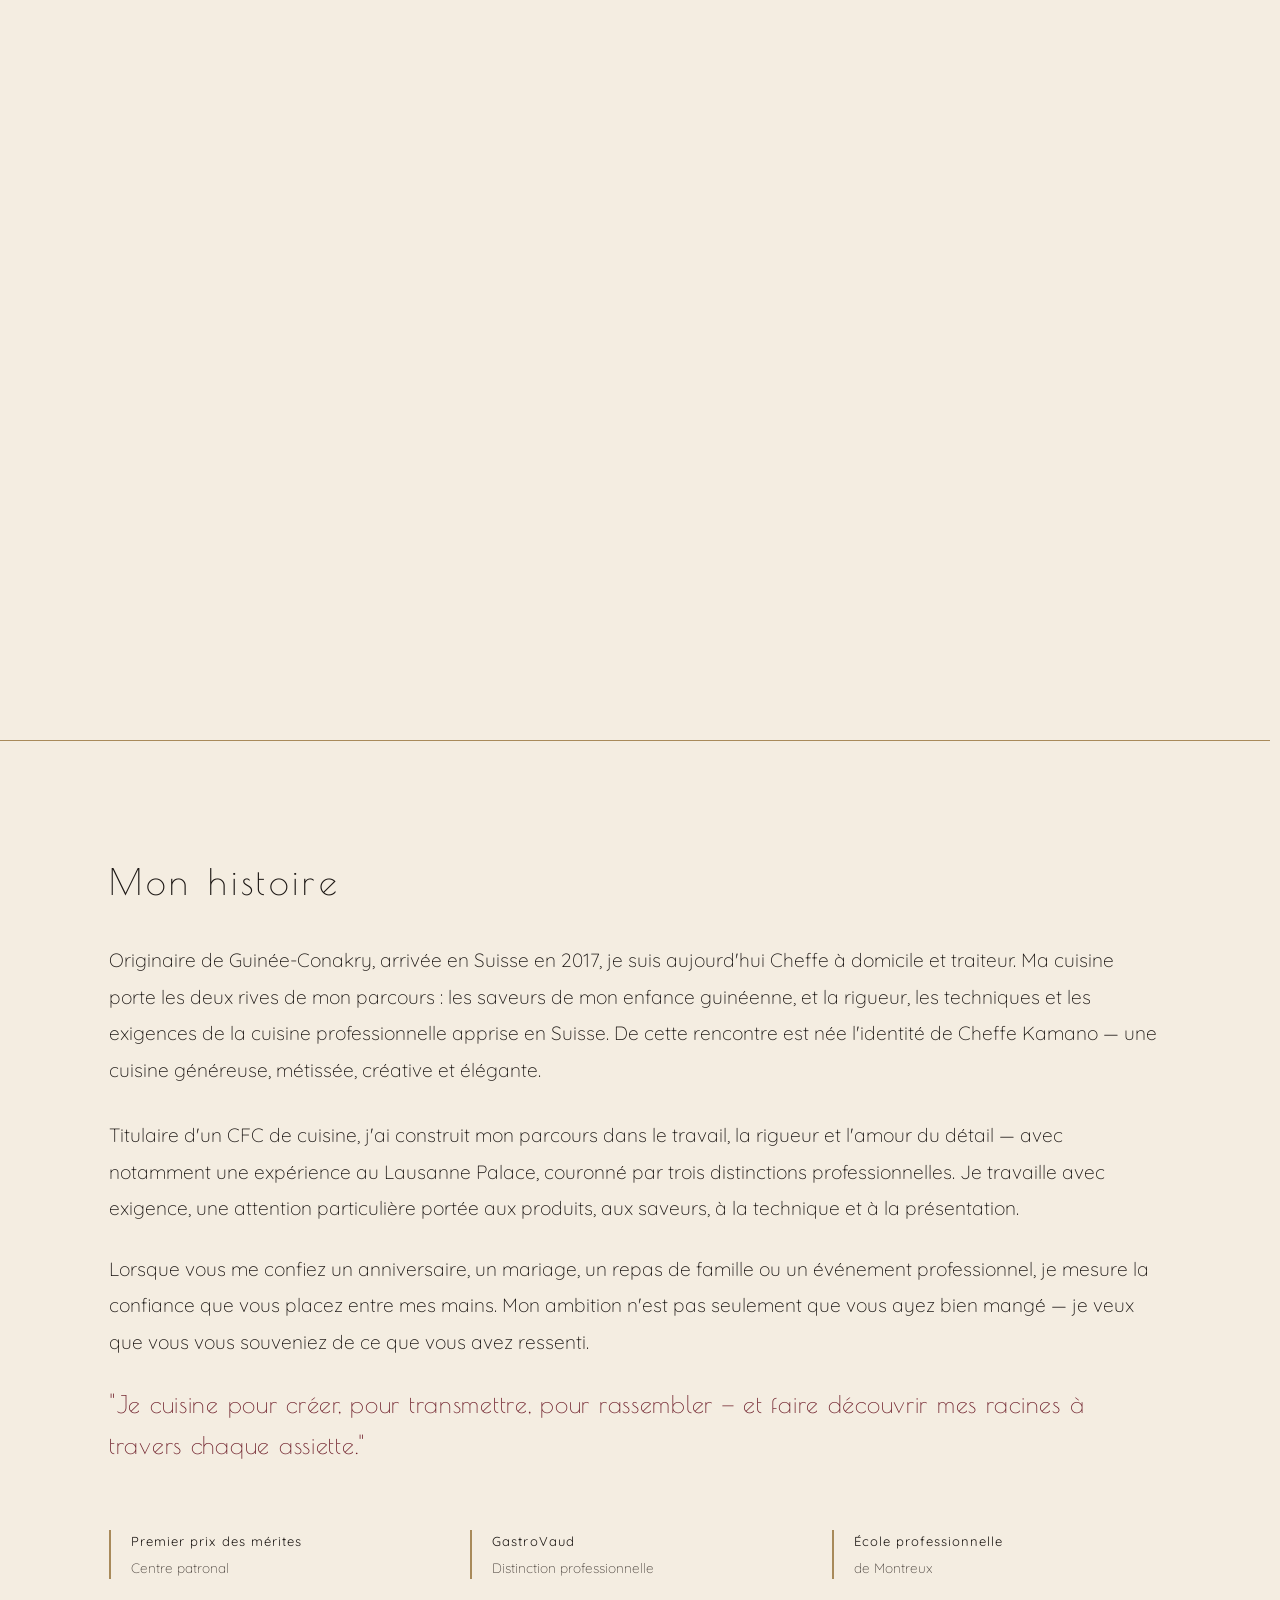
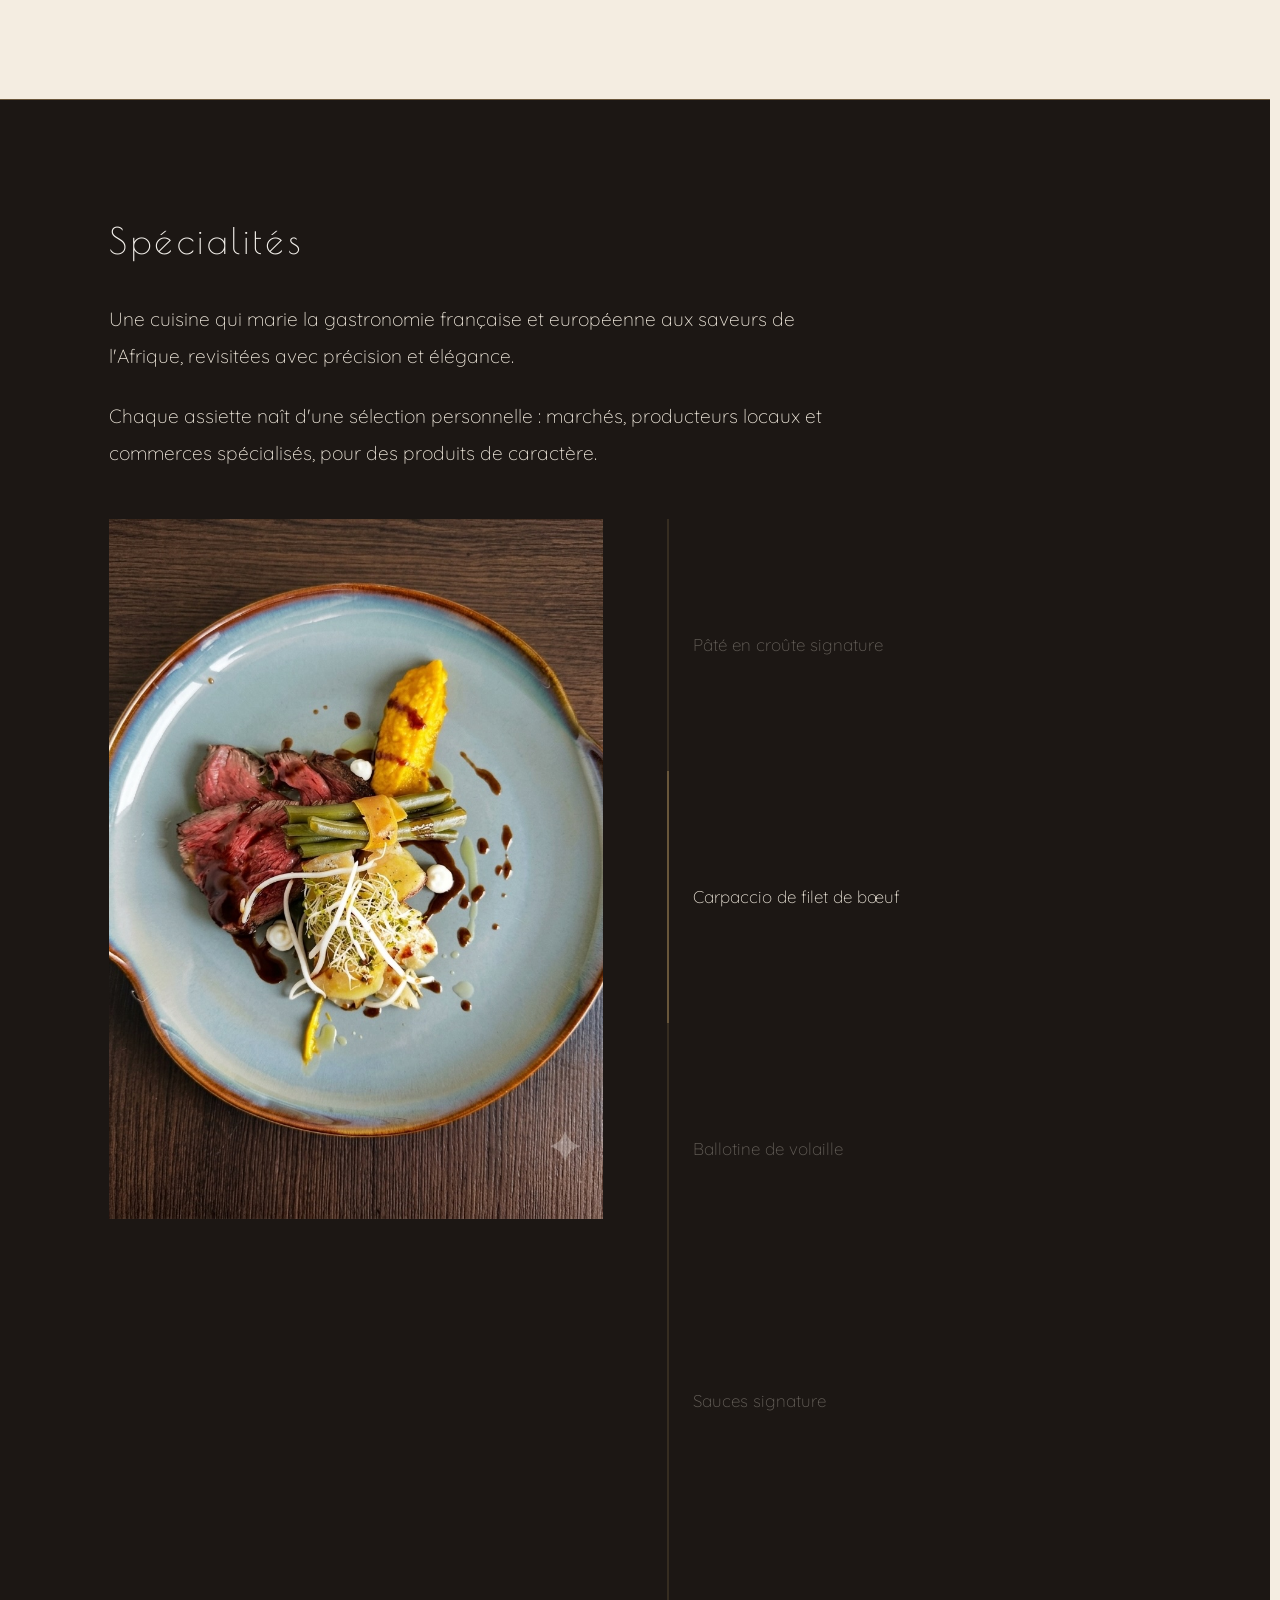
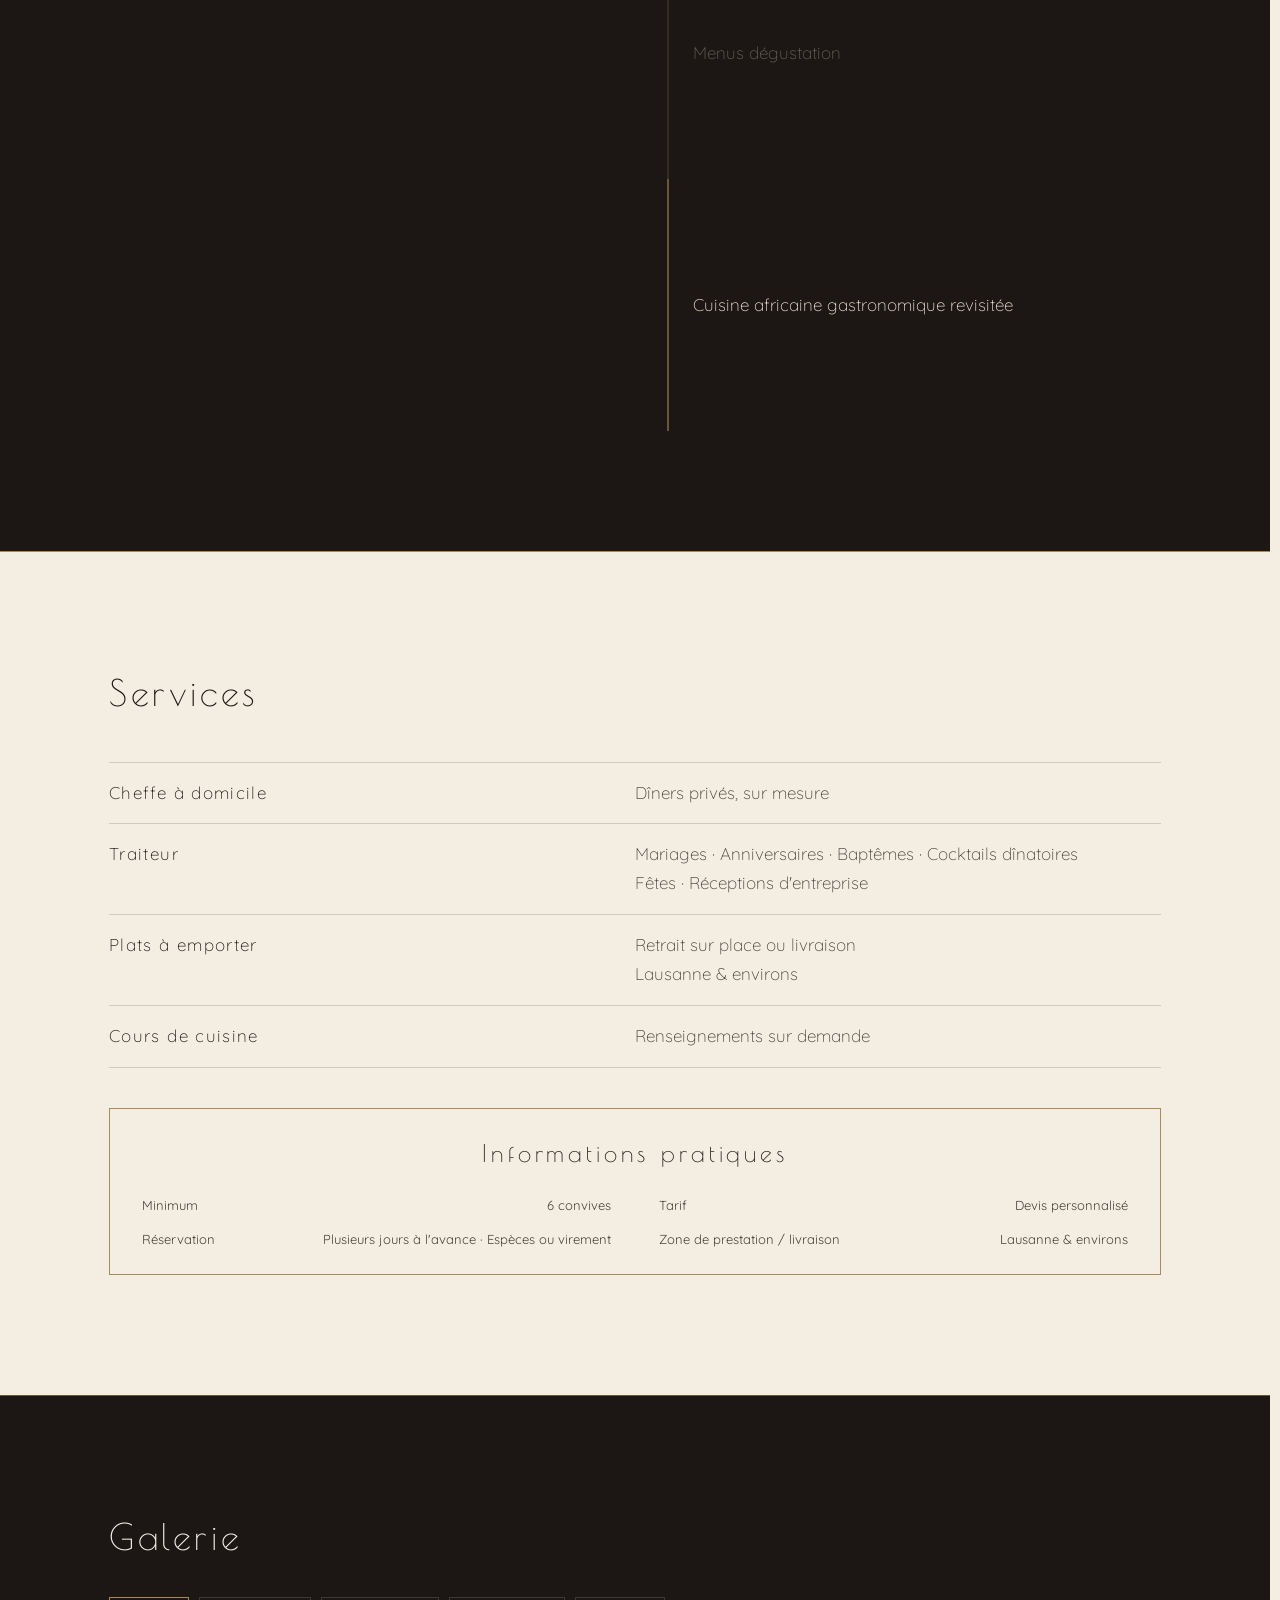
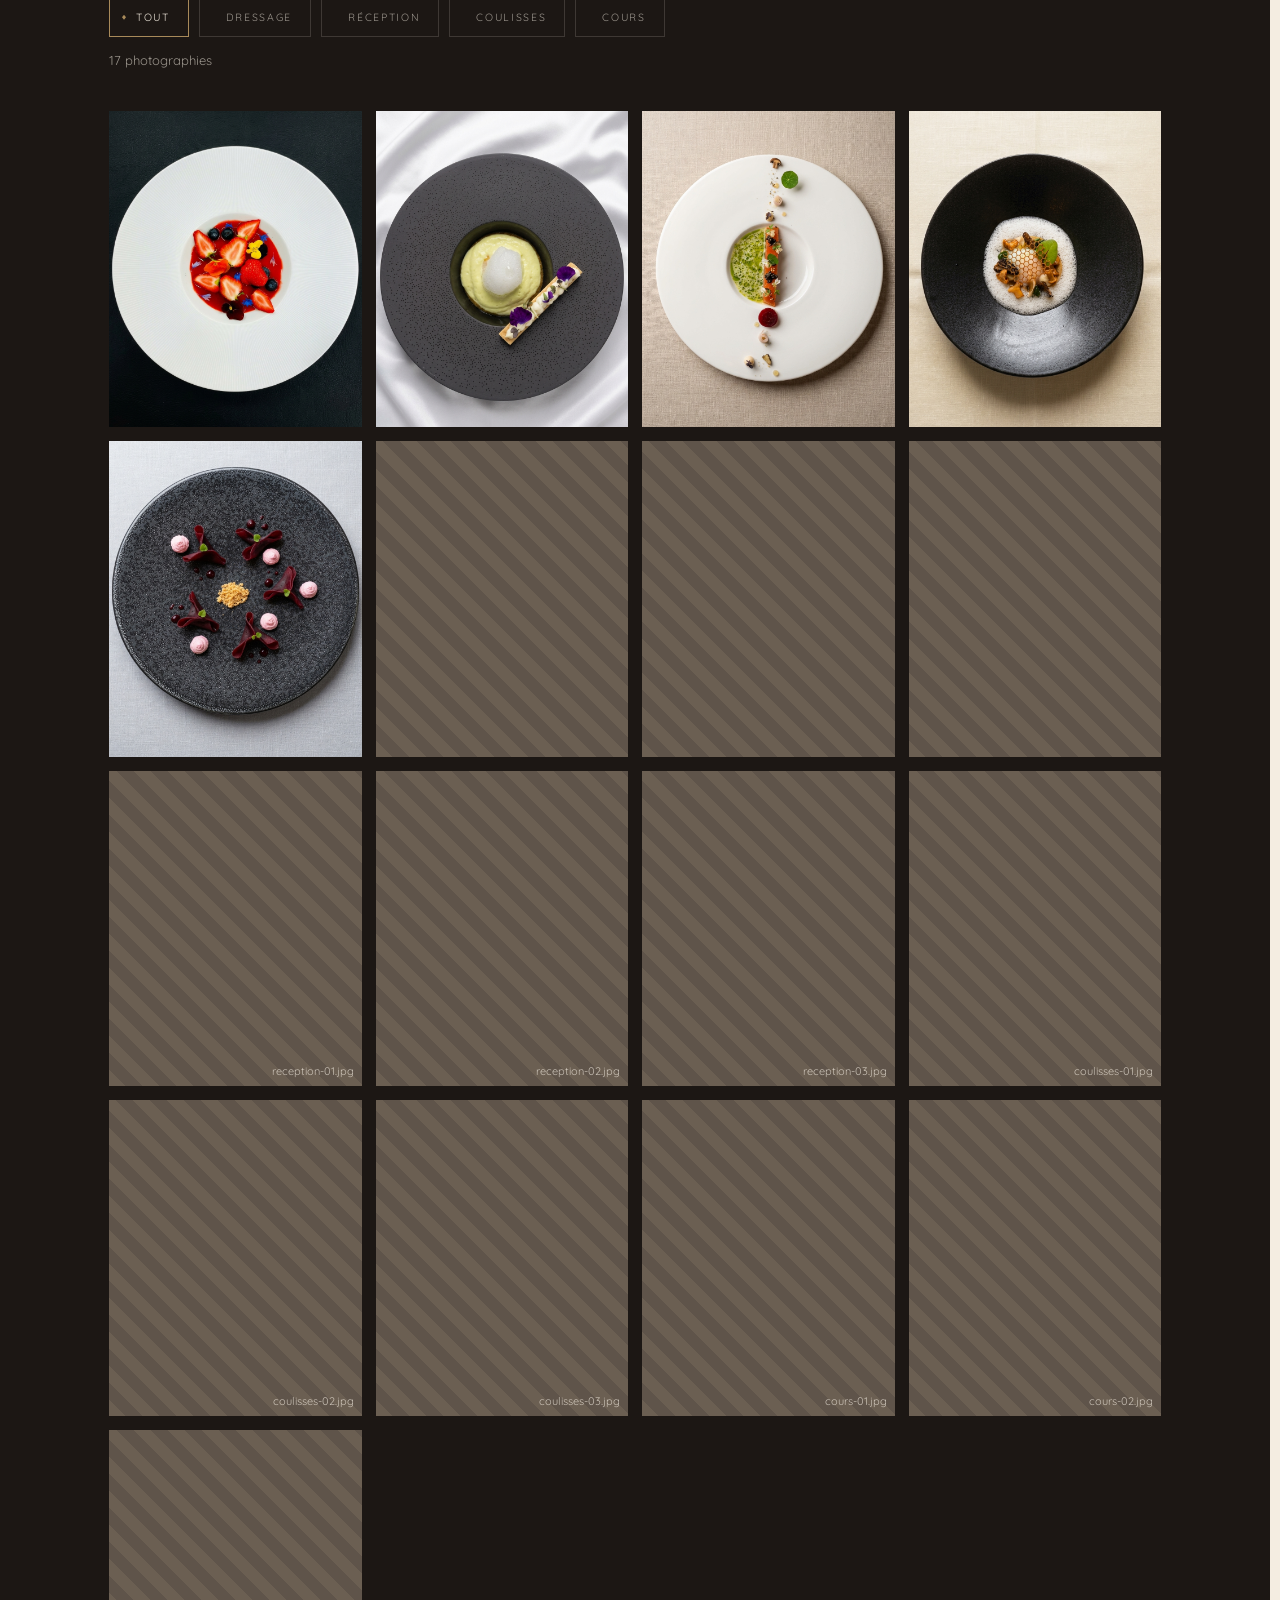
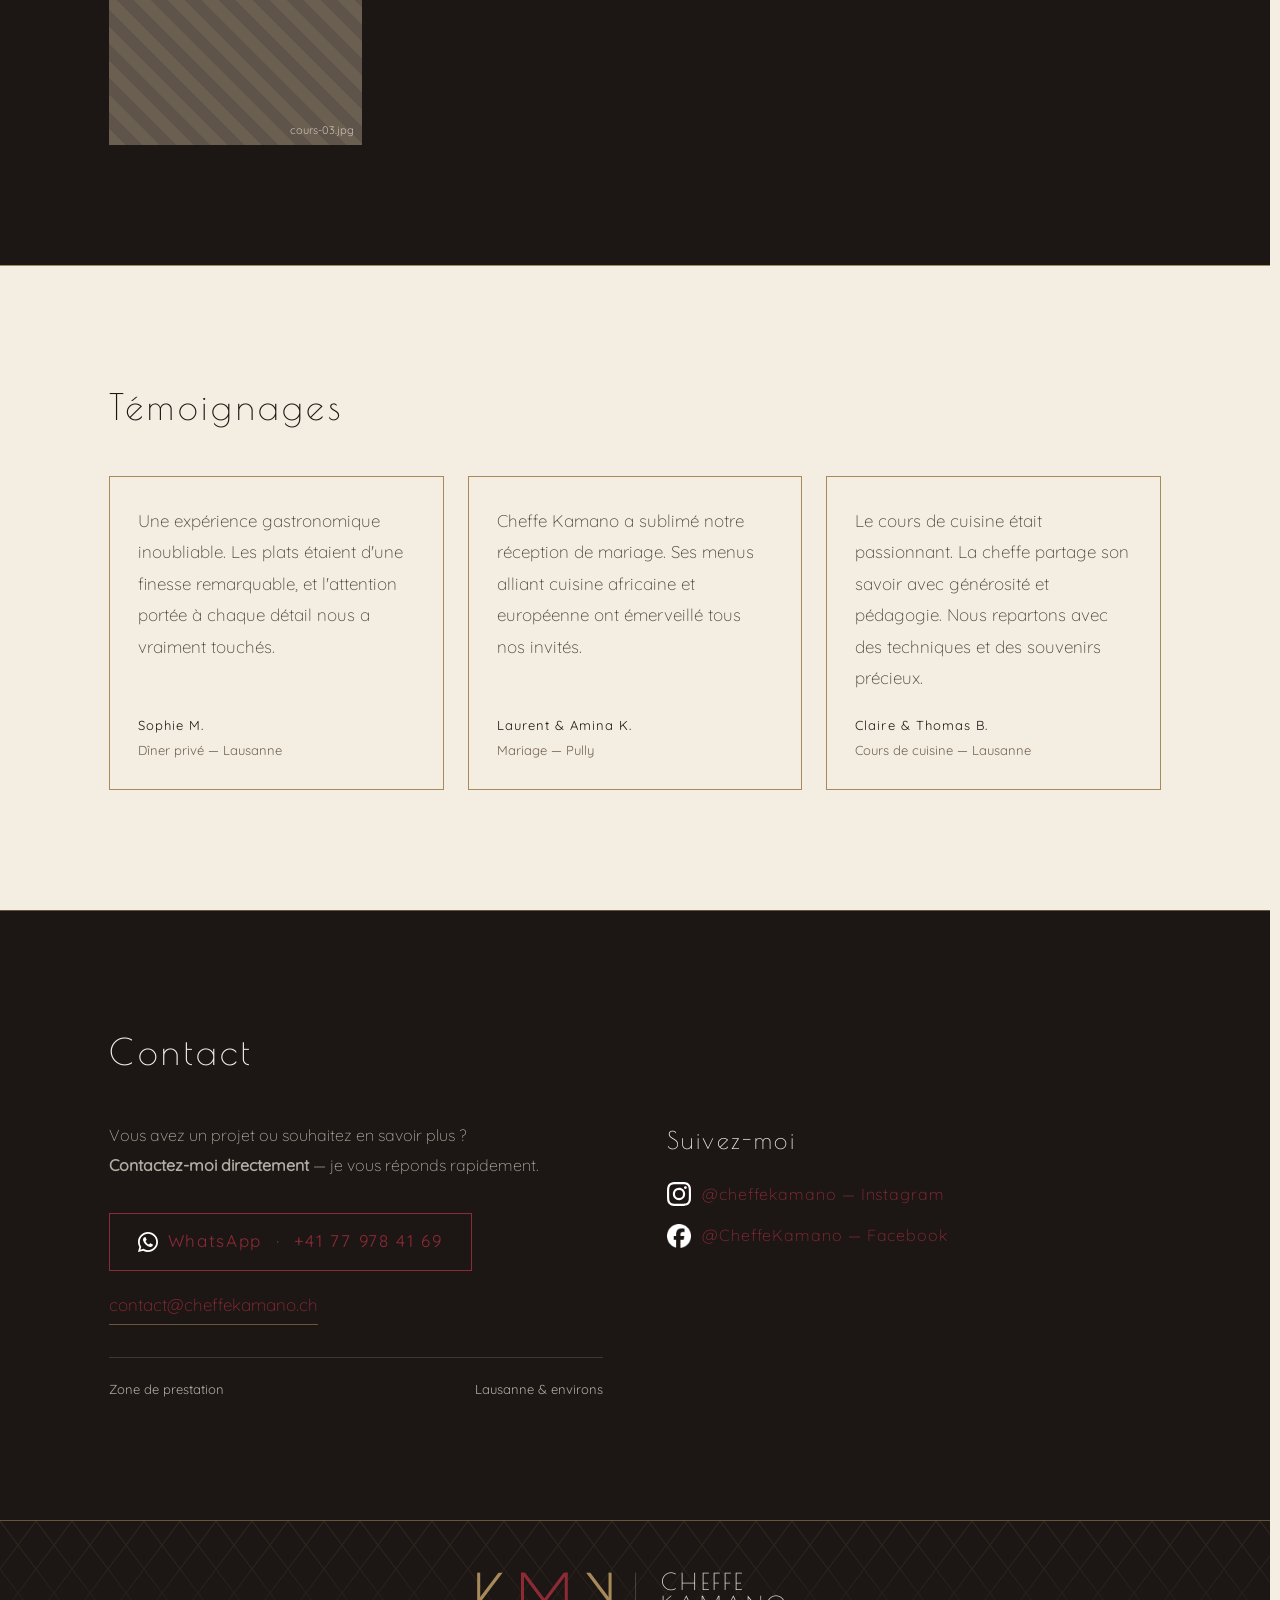
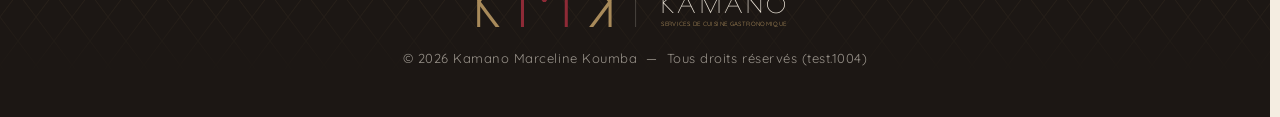
==== commit 77a2ef40: "Lot 17 point 9 : rail des témoignages au-delà de 5, à accroche automatique" ====
--- a/index.html
+++ b/index.html
@@ -461,8 +461,10 @@
       <div class="container">
         <h2 id="temoignages-titre" class="section__titre">Témoignages</h2>
 
-        <!-- 3 témoignages génériques — à remplacer par vrais avis (accord clients requis) -->
-        <div class="temoignages__grille">
+        <!-- 3 témoignages génériques — à remplacer par vrais avis (accord clients requis).
+             Grille jusqu'à 5 cartes ; rail à accroche automatique au-delà (LOT-17 §9) —
+             rien à recoder ici quand un 6e témoignage sera ajouté. -->
+        <div class="temoignages__rail" id="temoignages-rail">
 
           <figure class="temoignage placeholder">
             <blockquote class="temoignage__citation">
@@ -500,7 +502,14 @@
             </figcaption>
           </figure>
 
-        </div><!-- /.temoignages__grille -->
+        </div><!-- /.temoignages__rail -->
+
+        <div class="temoignages__barre" hidden>
+          <button type="button" class="temoignages__fleche" data-sens="-1" aria-label="Témoignage précédent">←</button>
+          <button type="button" class="temoignages__fleche" data-sens="1" aria-label="Témoignage suivant">→</button>
+          <button type="button" class="temoignages__pause" aria-pressed="false">Suspendre</button>
+          <div class="temoignages__jauge"><div class="temoignages__jauge-trait"></div></div>
+        </div>
       </div>
     </section>
 
--- a/style.css
+++ b/style.css
@@ -1209,6 +1209,7 @@
    ========================================================================= */
 .contact {
   padding-block: 120px;
+  background-color: var(--kmk-fond);   /* bandeau charbon via data-fond, LOT-17 §8 */
 }
 
 /* Grille 2 colonnes — passe en 1 colonne sur tablette/mobile */
@@ -1368,12 +1369,75 @@
   background-color: var(--kmk-fond);   /* bandeau charbon via data-fond */
 }
 
-/* Grille 3 cartes — passe en 1 colonne sur tablette/mobile */
-.temoignages__grille {
+/* Grille jusqu'à 5 témoignages — état par défaut. À 6, script.js ajoute
+   .est-rail et bascule en rail horizontal à accroche (LOT-17 §9). */
+.temoignages__rail {
   display:               grid;
-  grid-template-columns: repeat(3, 1fr);
+  grid-template-columns: repeat(auto-fit, minmax(240px, 1fr));
   gap:                   1.5rem;
   margin-top:            3rem;
+}
+
+.temoignages__rail.est-rail {
+  display:          flex;
+  overflow-x:       auto;
+  scroll-snap-type: x mandatory;
+  scroll-behavior:  smooth;
+  padding-bottom:   4px;
+  scrollbar-width:  none;
+}
+.temoignages__rail.est-rail::-webkit-scrollbar { display: none; }
+.temoignages__rail.est-rail .temoignage {
+  flex:              0 0 clamp(260px, 31%, 360px);
+  scroll-snap-align: start;
+}
+
+/* Barre de commande du rail — masquée tant qu'on est en grille */
+.temoignages__barre {
+  display:     flex;
+  align-items: center;
+  gap:         18px;
+  margin-top:  24px;
+}
+.temoignages__barre[hidden] { display: none; }
+
+.temoignages__fleche {
+  width:           42px;
+  height:          42px;
+  display:         inline-flex;
+  align-items:     center;
+  justify-content: center;
+  background:      transparent;
+  border:          1px solid var(--kmk-or);
+  color:           var(--kmk-texte);
+  cursor:          pointer;
+}
+
+.temoignages__pause {
+  min-height:     42px;
+  padding:        0 20px;
+  font-weight:    500;
+  font-size:      .656rem;
+  letter-spacing: .16em;
+  text-transform: uppercase;
+  background:     transparent;
+  border:         1px solid var(--kmk-or);
+  color:          var(--kmk-texte);
+  cursor:         pointer;
+}
+
+.temoignages__jauge {
+  flex:      1;
+  min-width: 80px;
+  height:    1px;
+  background: var(--kmk-filet);
+  position:  relative;
+}
+.temoignages__jauge-trait {
+  position:   absolute;
+  inset:      0 auto 0 0;
+  width:      0;
+  background: var(--kmk-or);
 }
 
 /* Carte individuelle */
@@ -1425,7 +1489,7 @@
 
 /* --- Responsive : tablette et mobile --- */
 @media (max-width: 768px) {
-  .temoignages__grille {
+  .temoignages__rail {
     grid-template-columns: 1fr;
   }
 }
@@ -1438,6 +1502,7 @@
    ========================================================================= */
 .galerie {
   padding-block: 120px;
+  background-color: var(--kmk-fond);   /* bandeau charbon via data-fond, LOT-17 §8 */
 }
 
 /* --- Filtres ------------------------------------------------------------ */
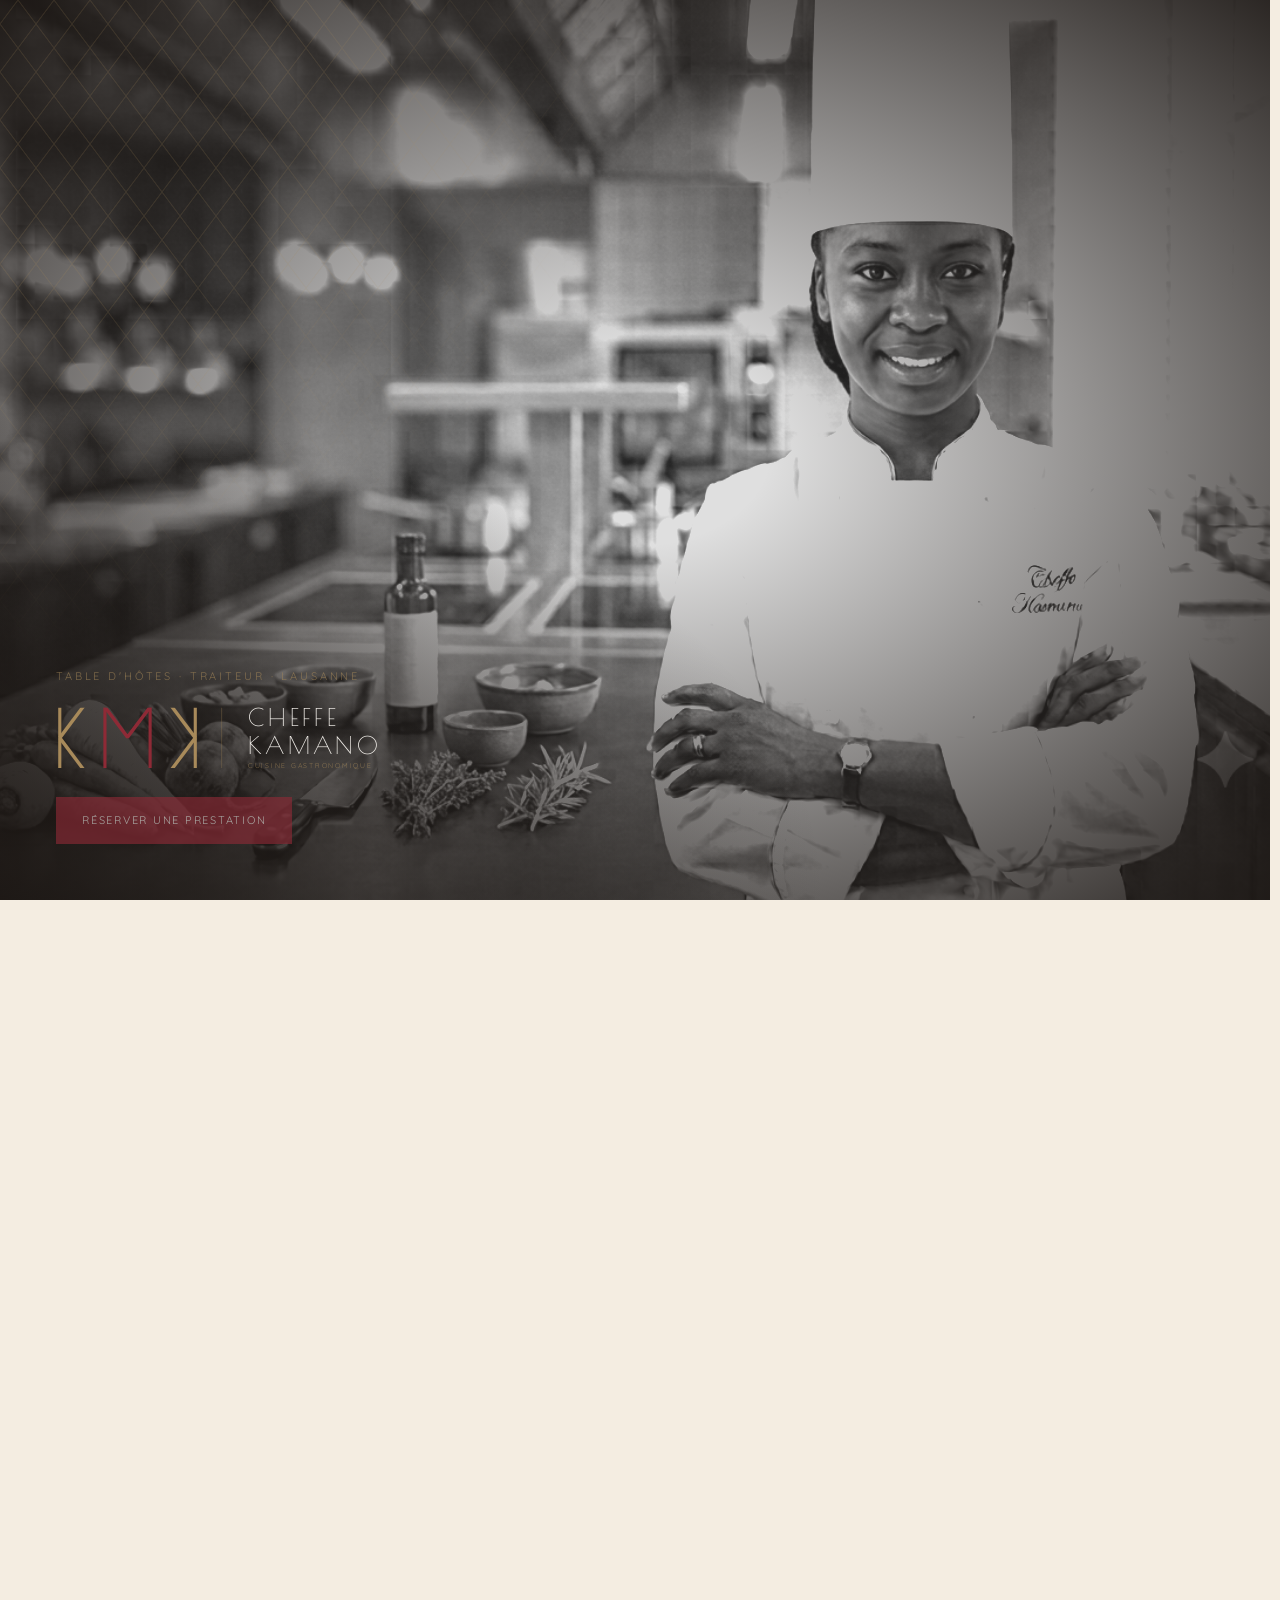
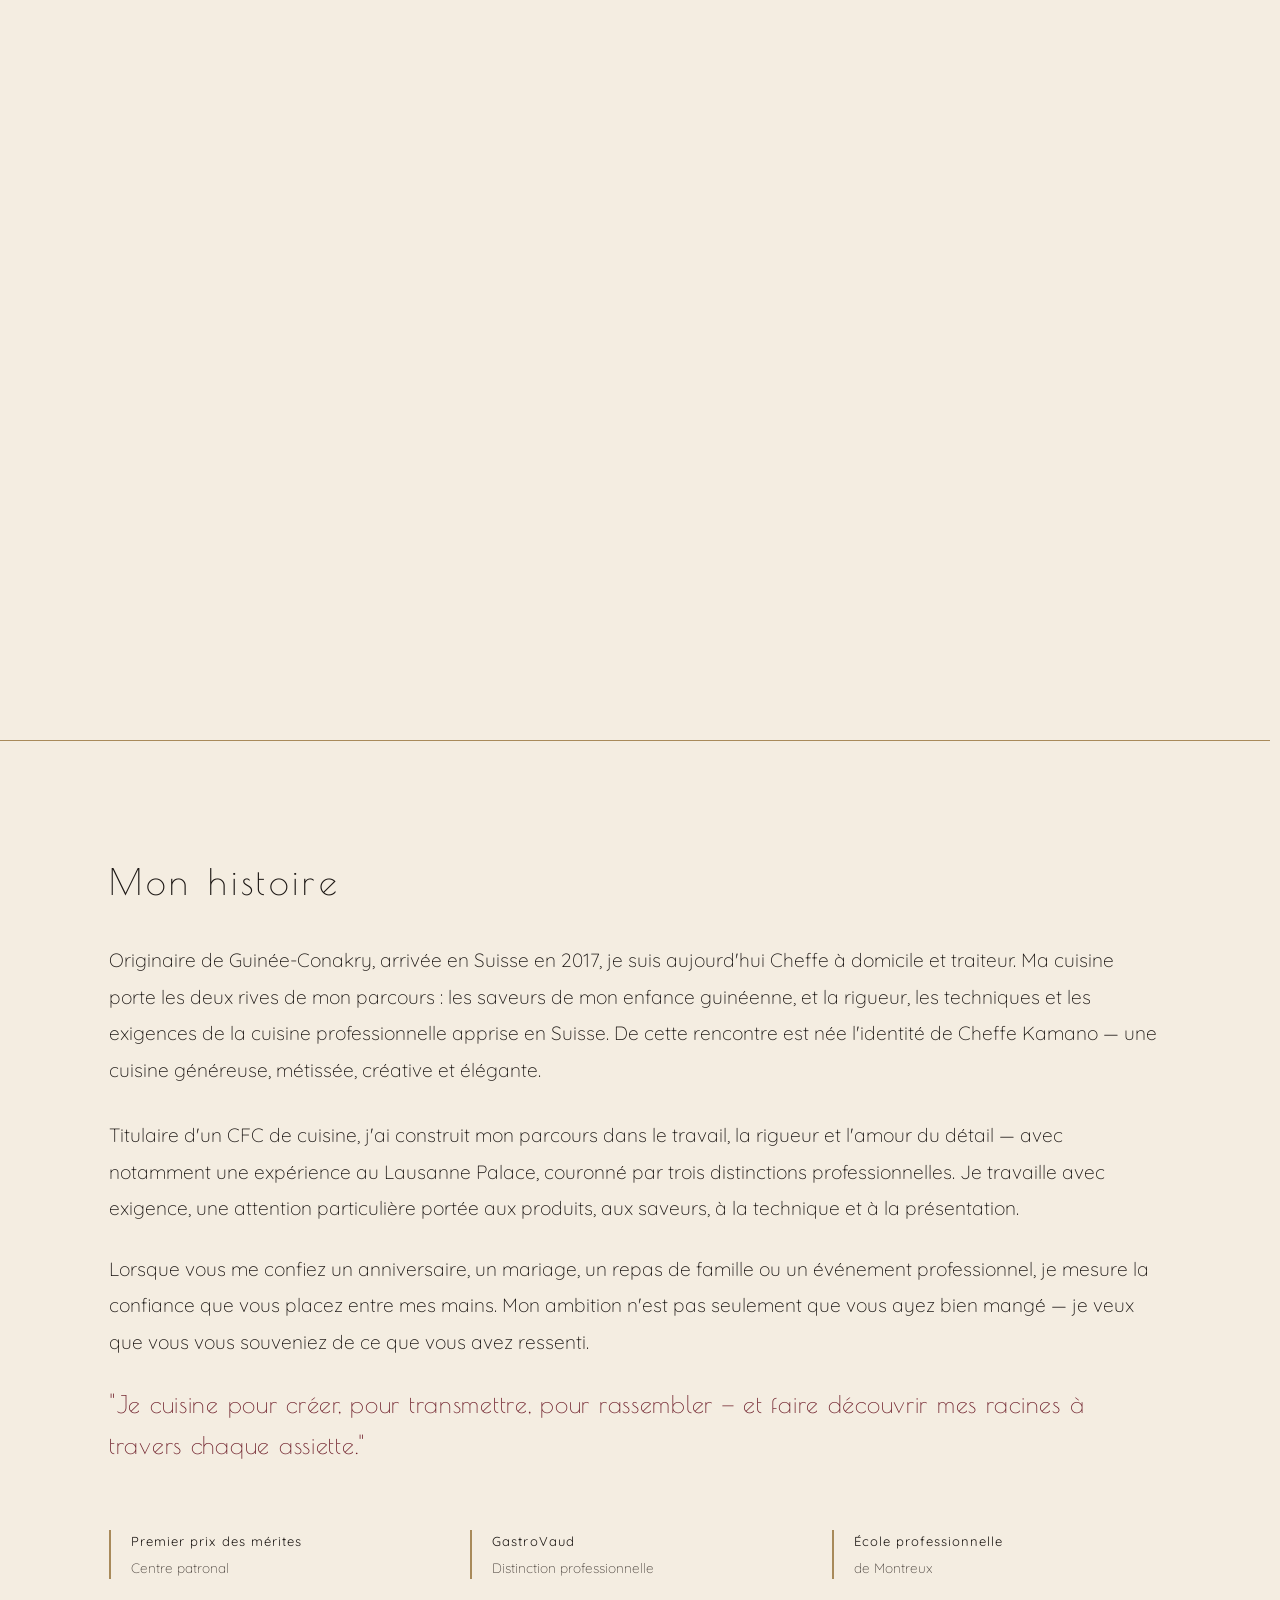
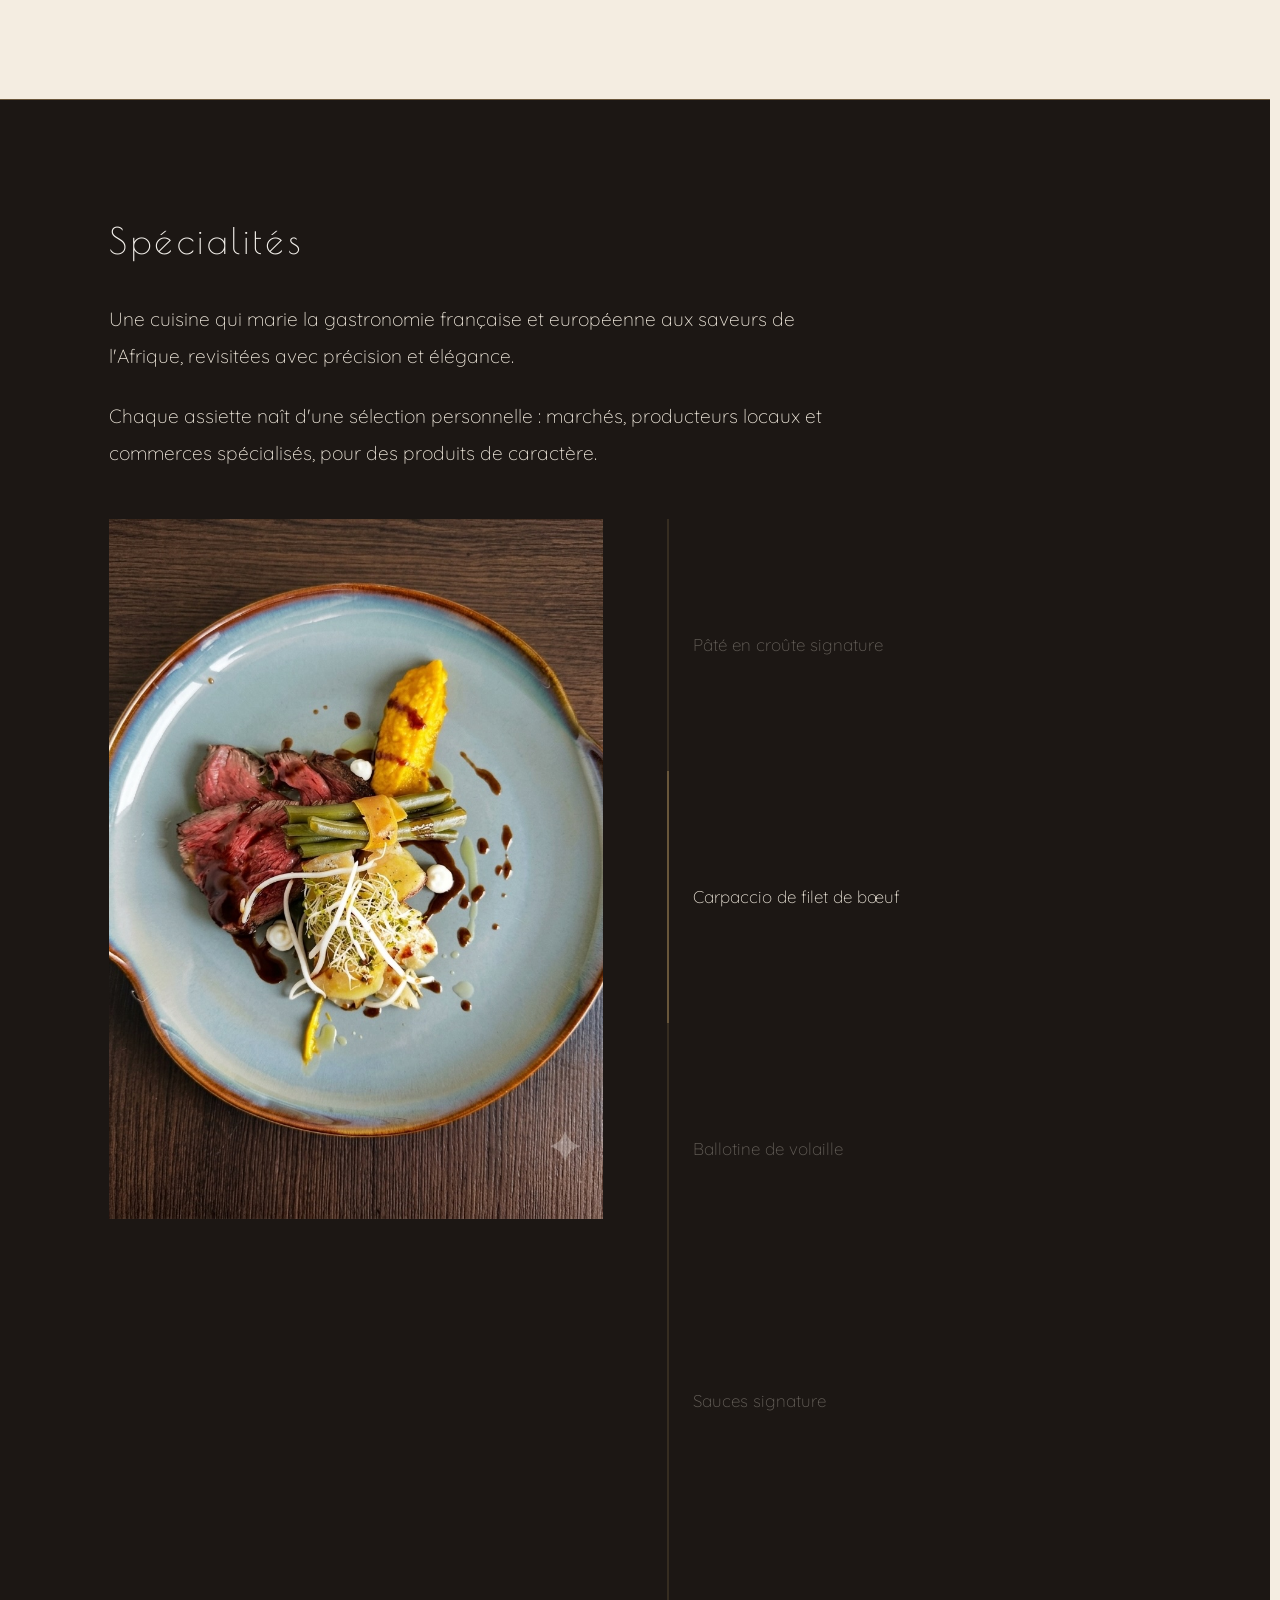
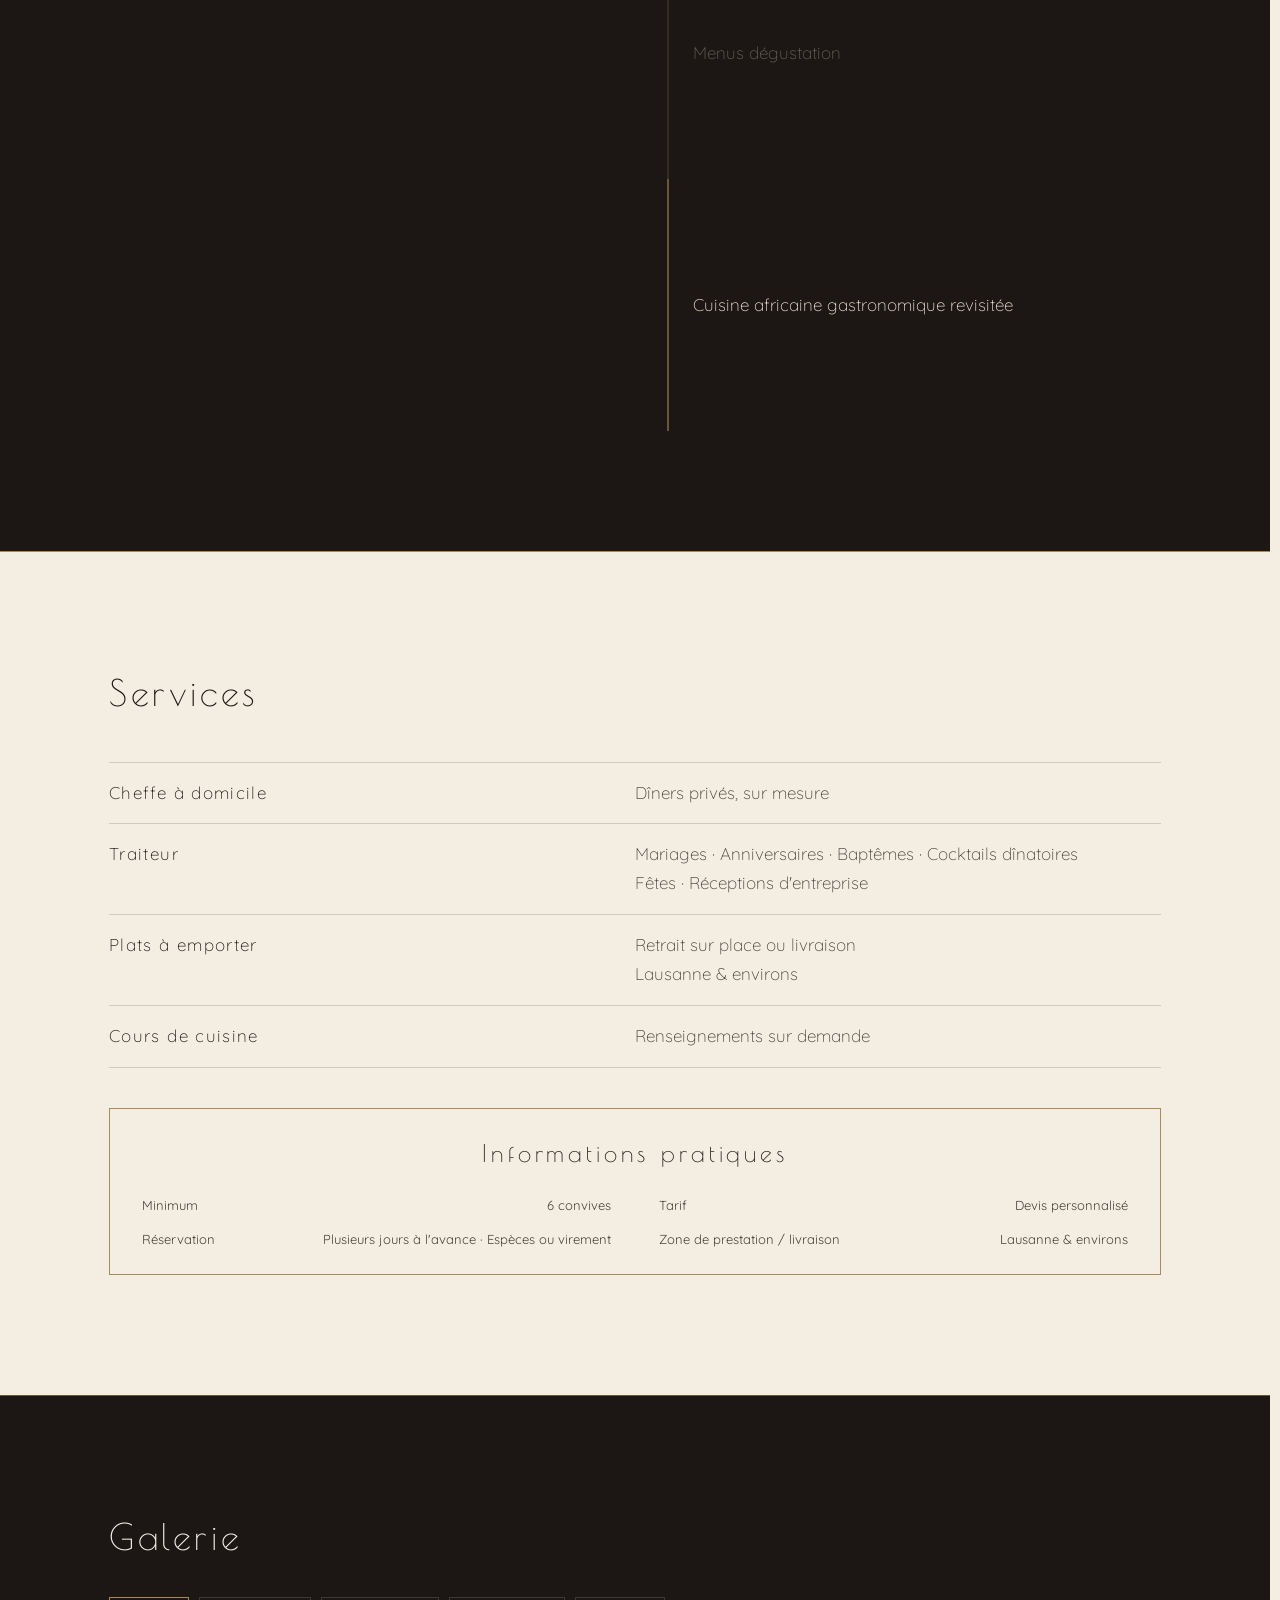
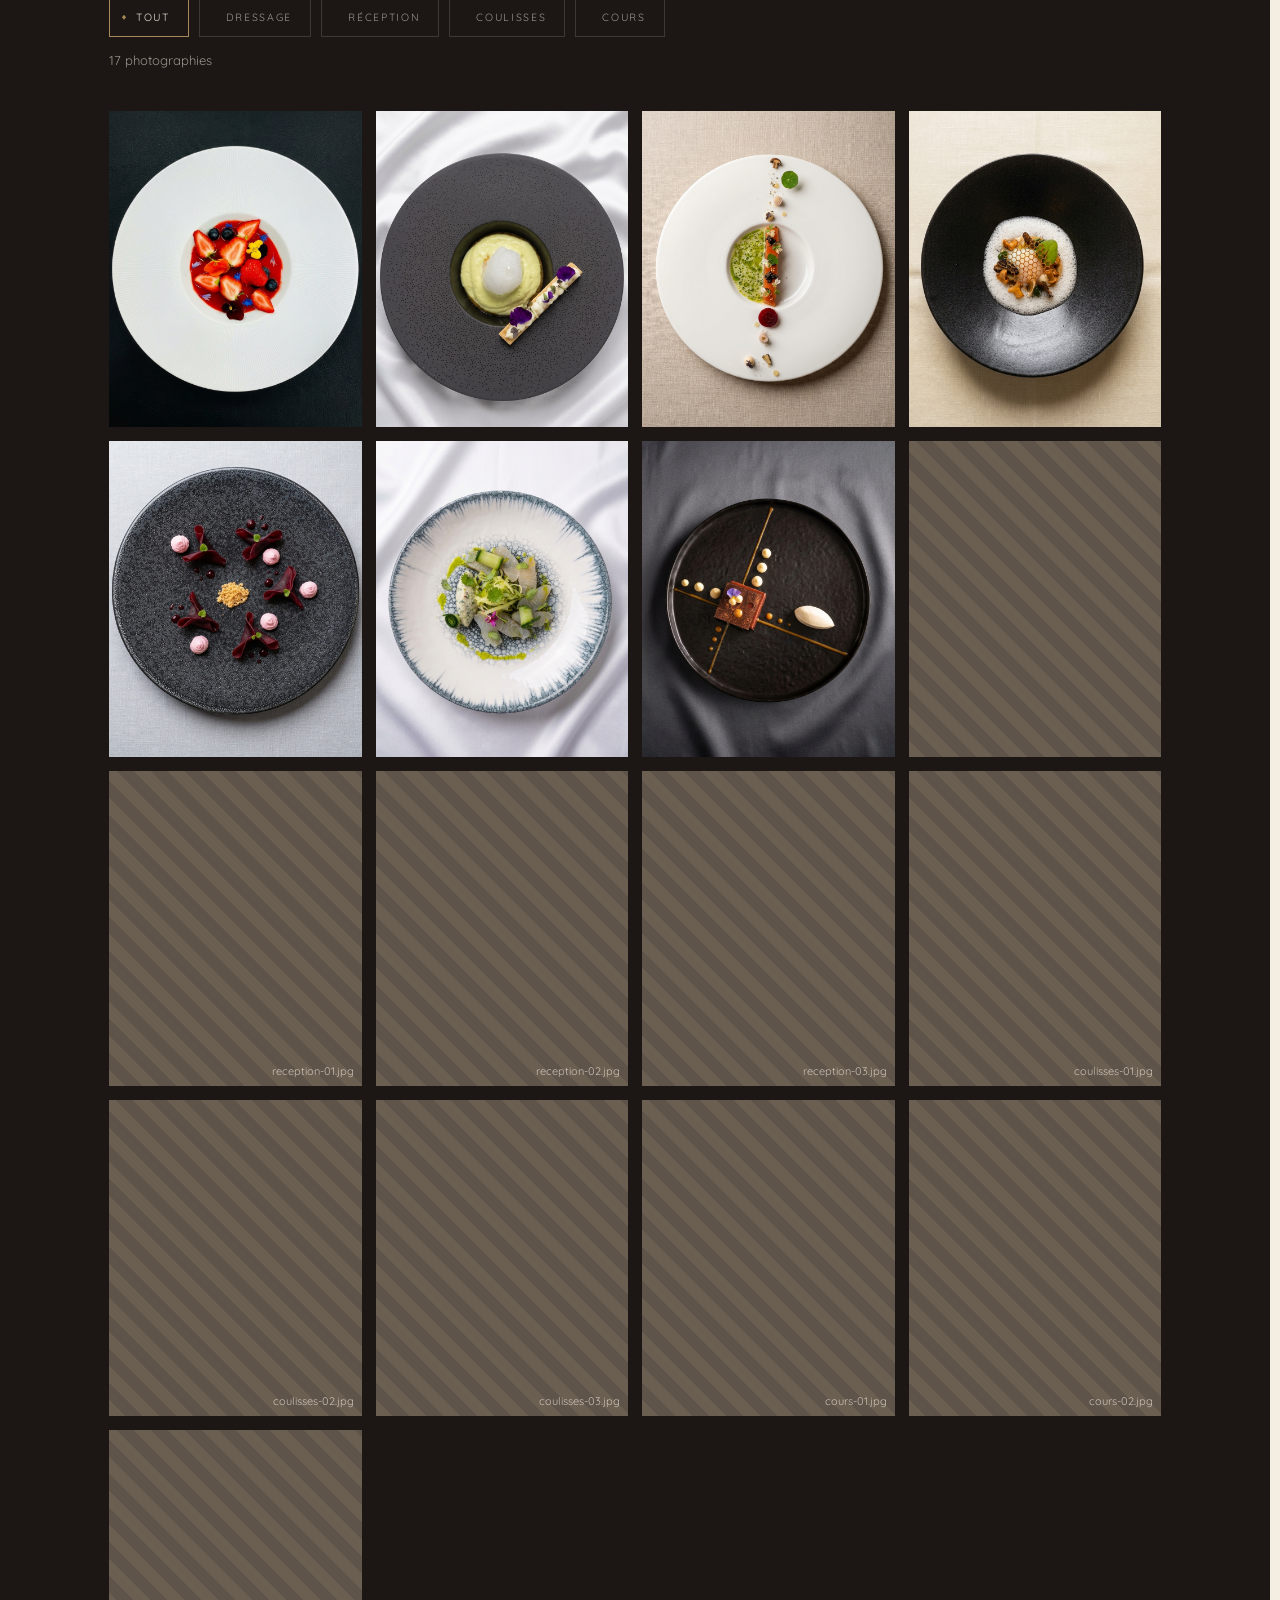
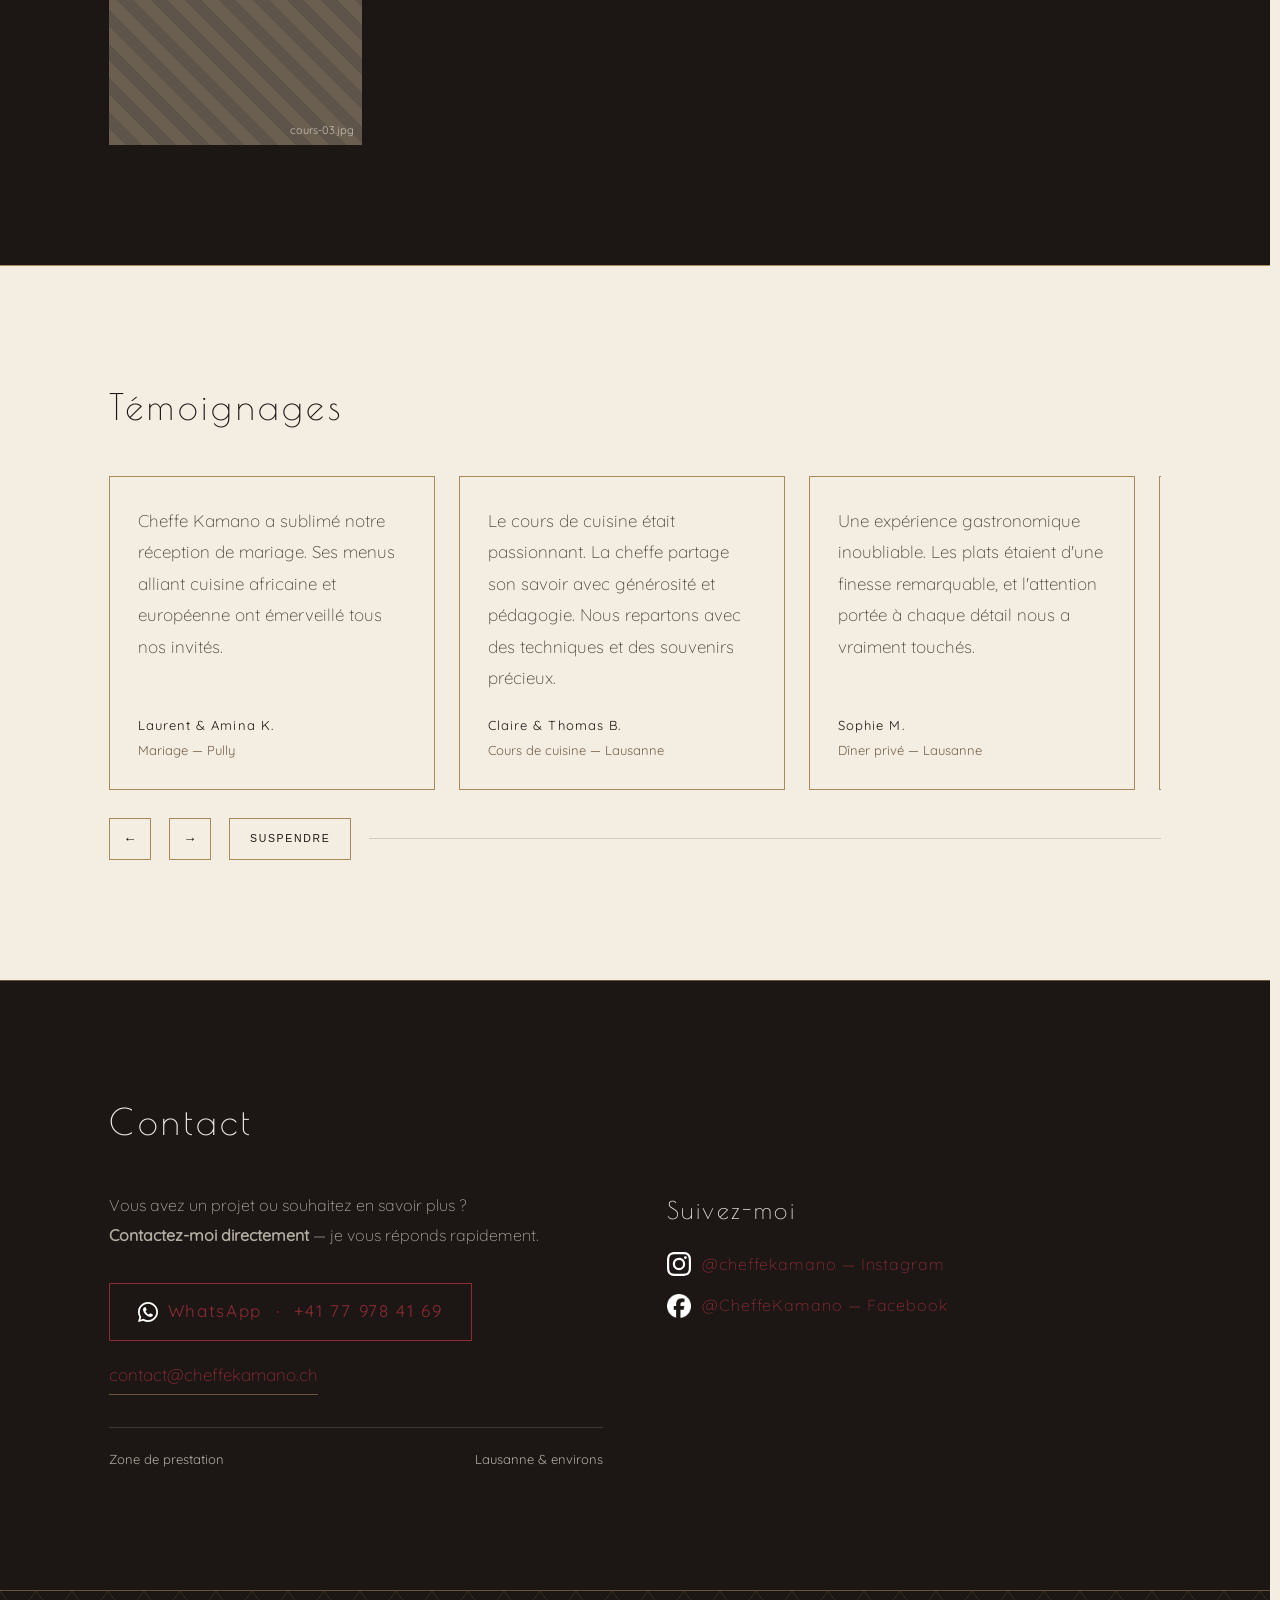
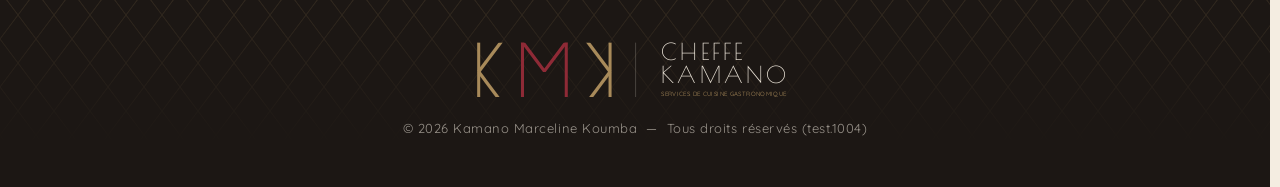
==== commit e036dd8e: "Lot 17 point 9 : rail des témoignages au-delà de 5, à accroche automatique" ====
--- a/index.html
+++ b/index.html
@@ -502,6 +502,44 @@
             </figcaption>
           </figure>
 
+          <figure class="temoignage placeholder">
+            <blockquote class="temoignage__citation">
+              Le cours de cuisine était passionnant. La cheffe partage son
+              savoir avec générosité et pédagogie. Nous repartons avec des
+              techniques et des souvenirs précieux.
+            </blockquote>
+            <figcaption class="temoignage__auteur">
+              <span class="temoignage__nom">Claire &amp; Thomas B.</span>
+              <span class="temoignage__occasion">Cours de cuisine — Lausanne</span>
+            </figcaption>
+          </figure>
+
+          <figure class="temoignage placeholder">
+            <blockquote class="temoignage__citation">
+              Le cours de cuisine était passionnant. La cheffe partage son
+              savoir avec générosité et pédagogie. Nous repartons avec des
+              techniques et des souvenirs précieux.
+            </blockquote>
+            <figcaption class="temoignage__auteur">
+              <span class="temoignage__nom">Claire &amp; Thomas B.</span>
+              <span class="temoignage__occasion">Cours de cuisine — Lausanne</span>
+            </figcaption>
+          </figure>
+
+          <figure class="temoignage placeholder">
+            <blockquote class="temoignage__citation">
+              Le cours de cuisine était passionnant. La cheffe partage son
+              savoir avec générosité et pédagogie. Nous repartons avec des
+              techniques et des souvenirs précieux.
+            </blockquote>
+            <figcaption class="temoignage__auteur">
+              <span class="temoignage__nom">Claire &amp; Thomas B.</span>
+              <span class="temoignage__occasion">Cours de cuisine — Lausanne</span>
+            </figcaption>
+          </figure>
+
+          
+
         </div><!-- /.temoignages__rail -->
 
         <div class="temoignages__barre" hidden>
